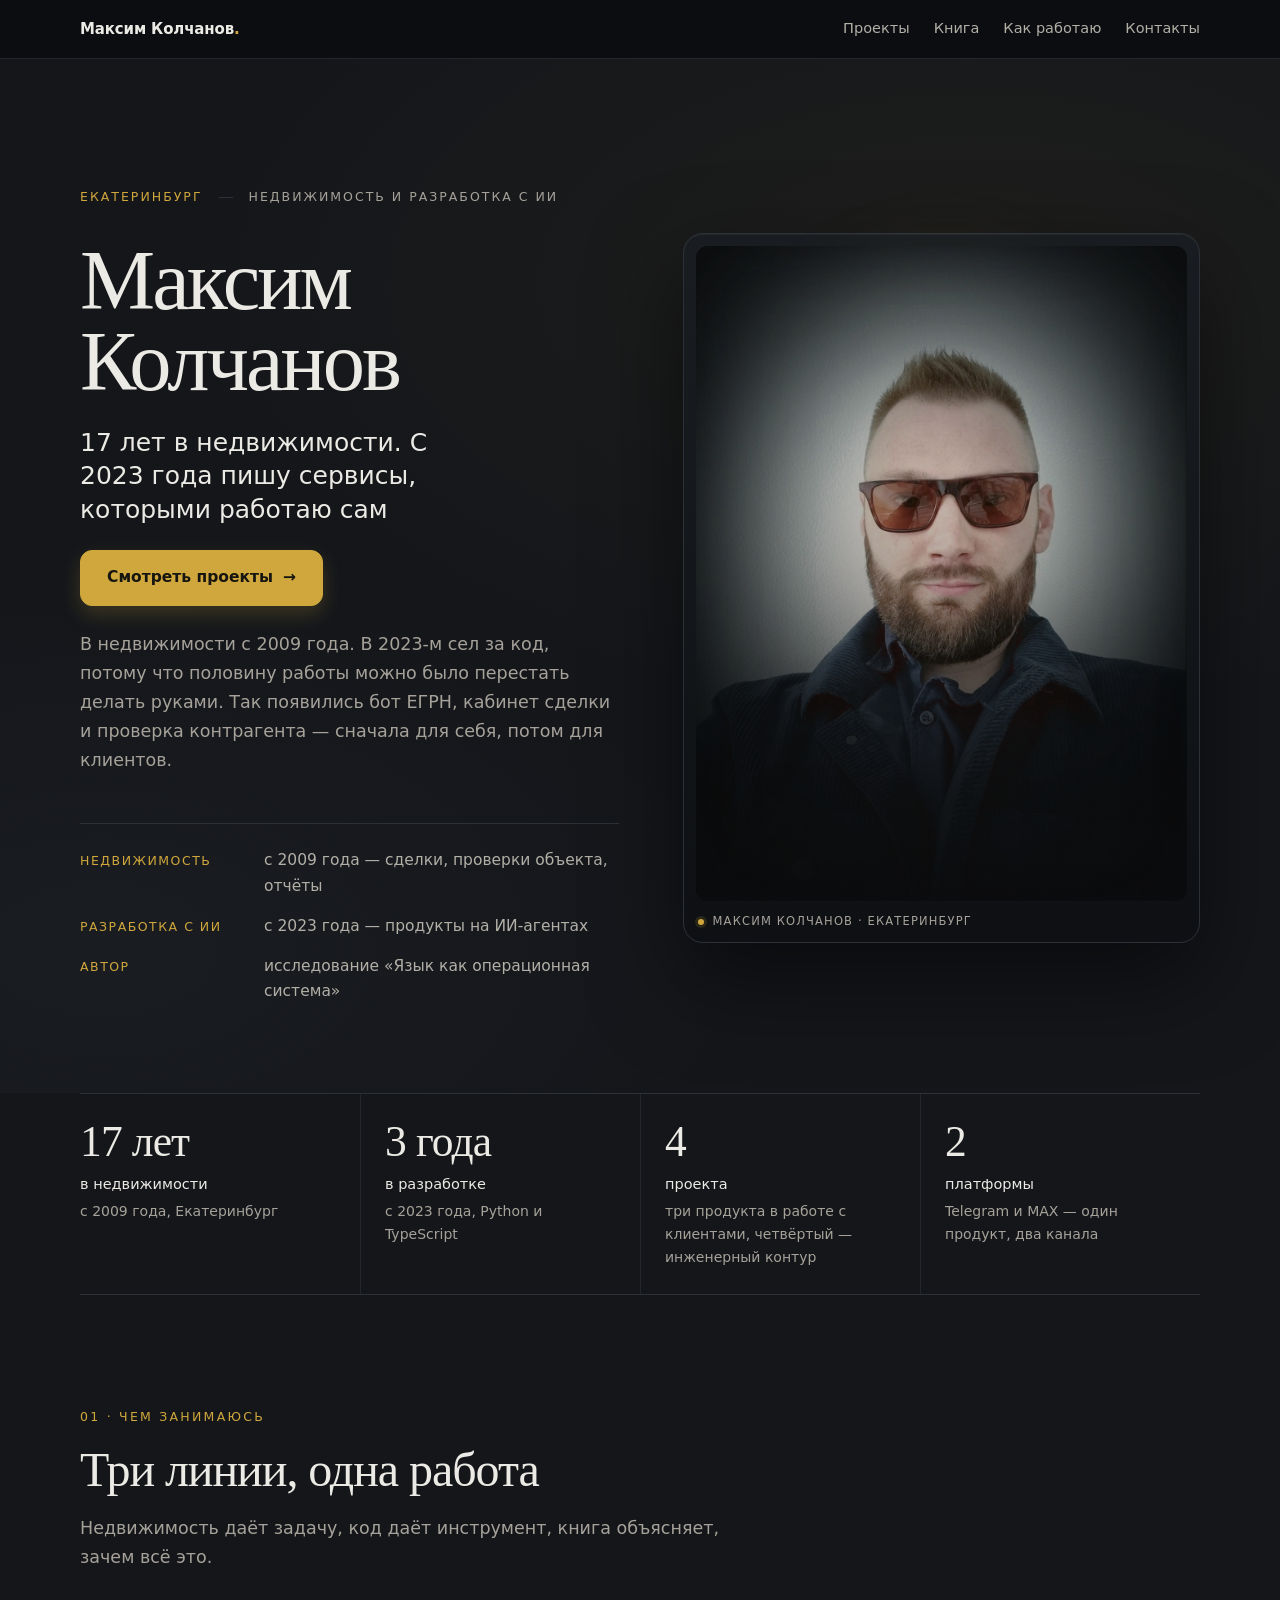
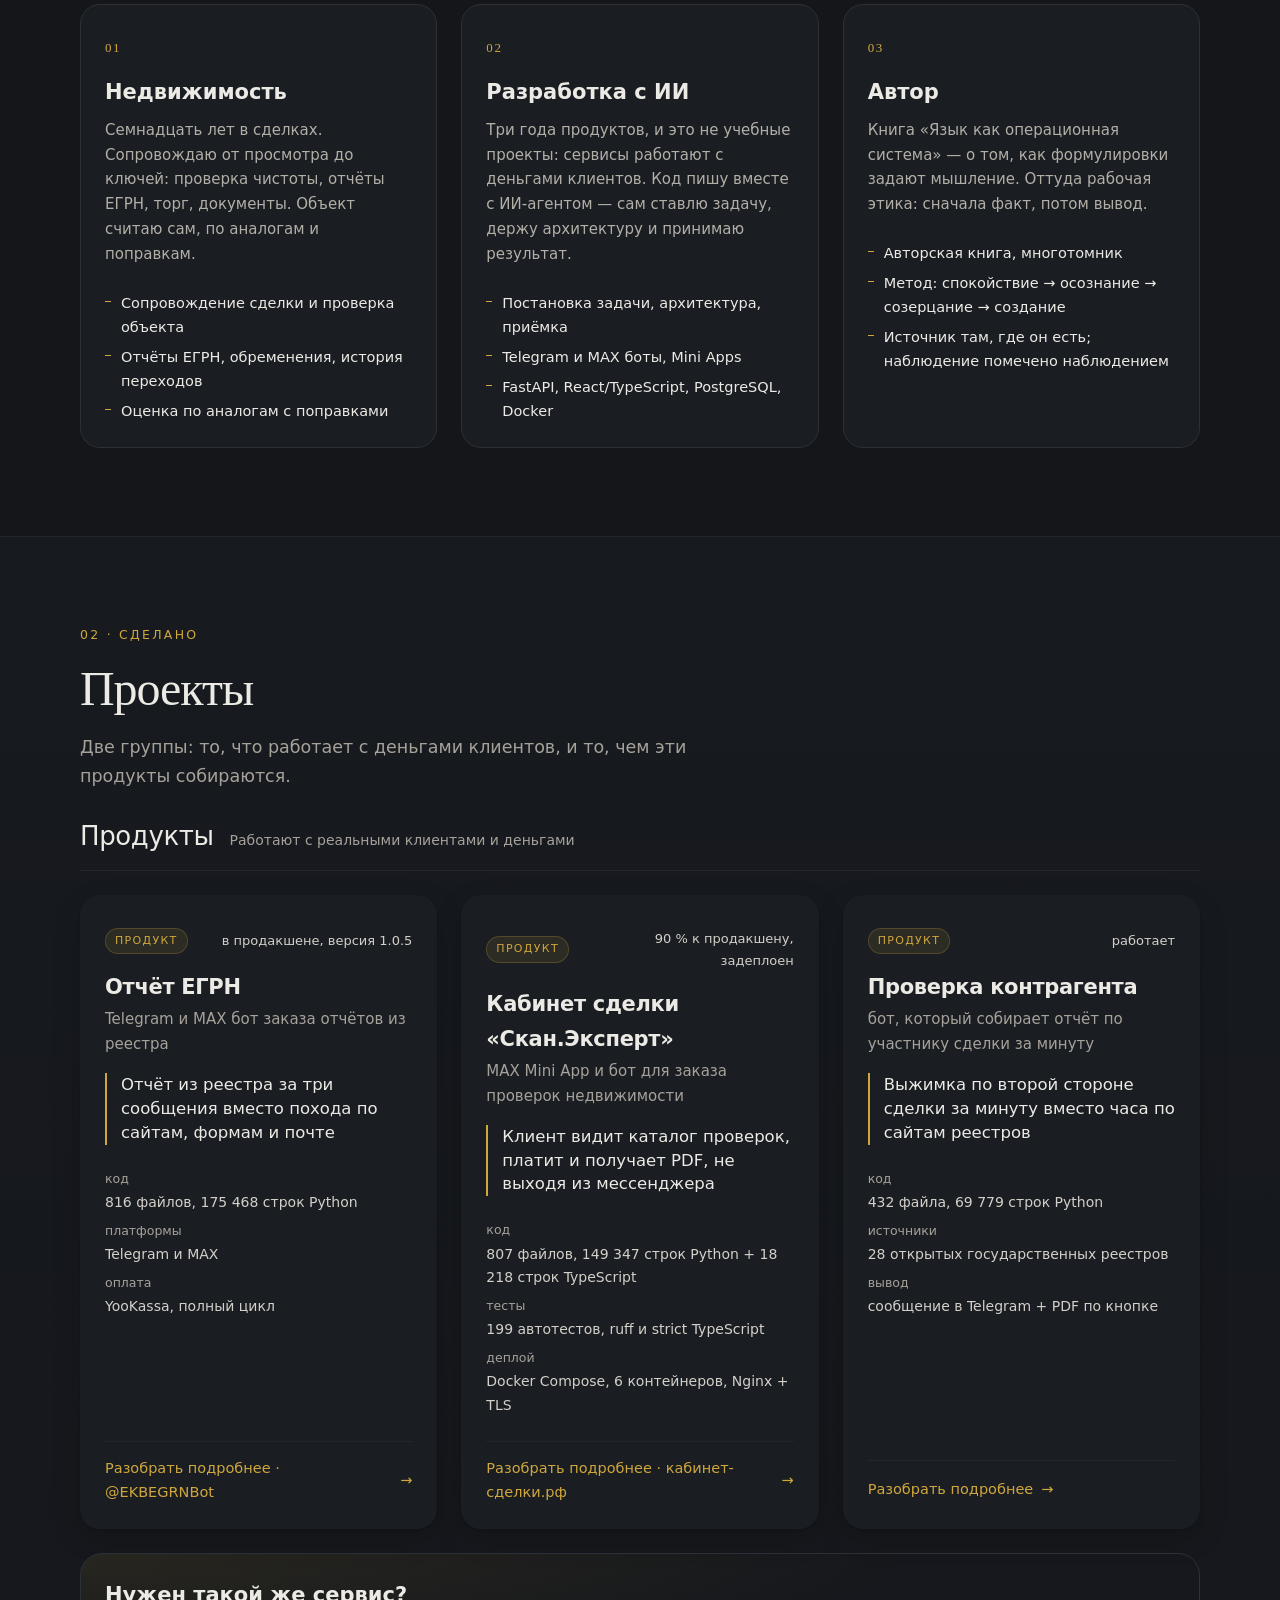
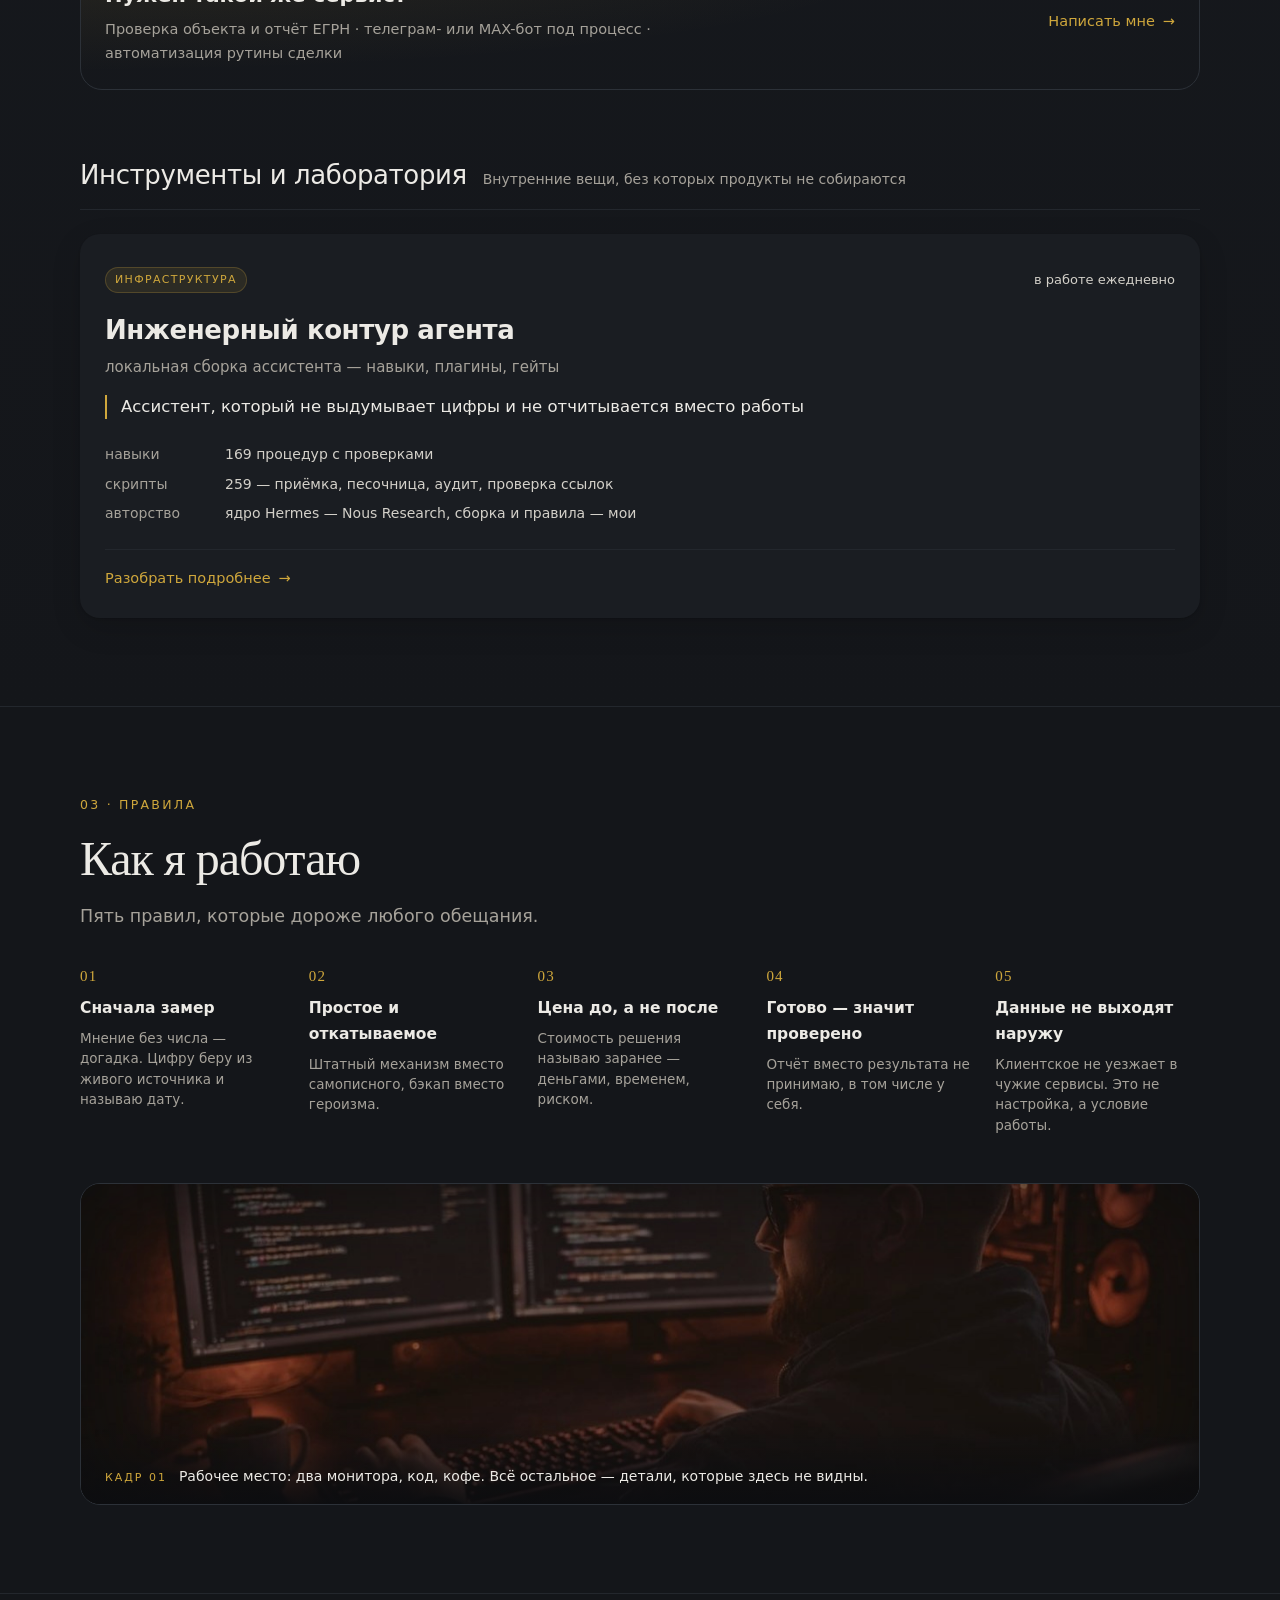
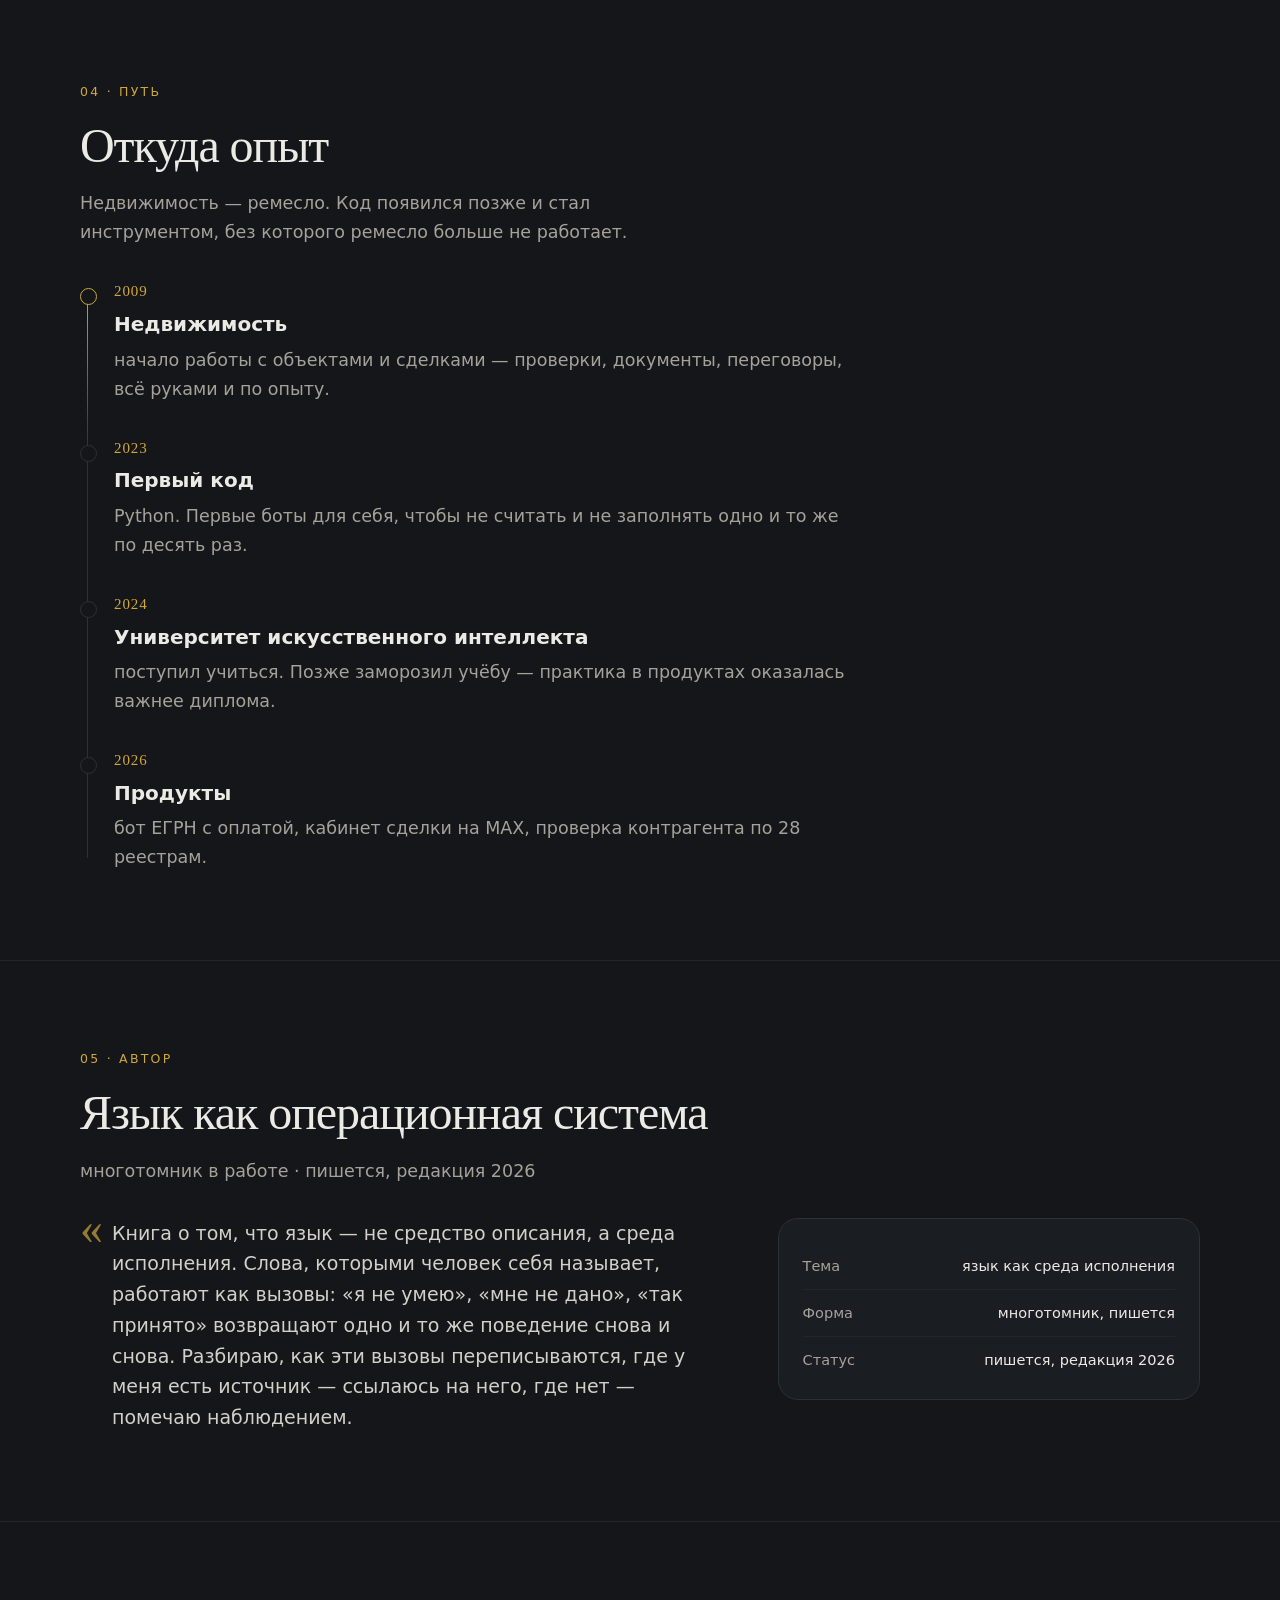
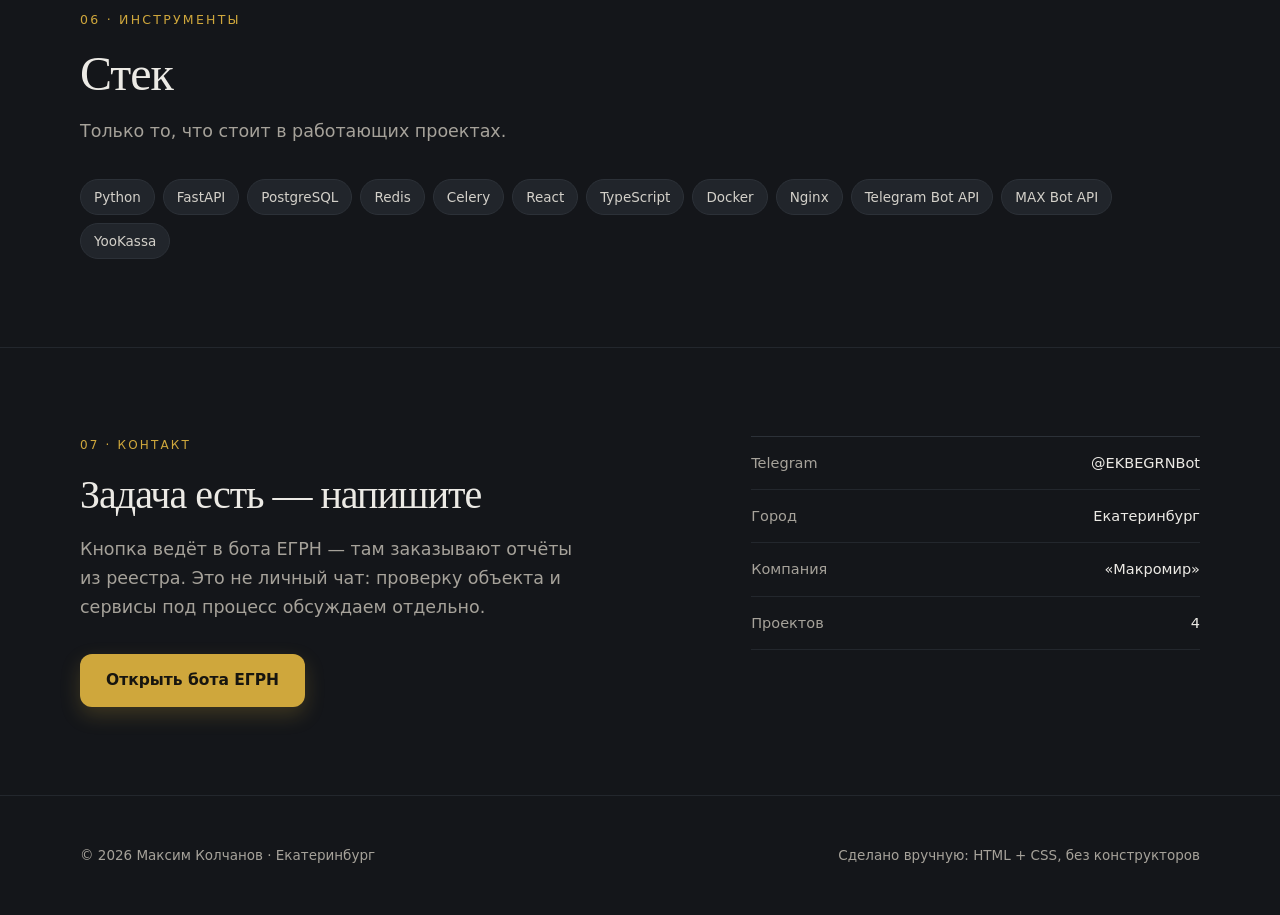
==== index.html @ 380c58a6 "Первый экран: кнопка проектов выше фото, чистый текст метода, фокус и якоря, честная подпись ссылки " ====
<!DOCTYPE html>
<html lang="ru">
<head>
<meta charset="utf-8">
<meta name="viewport" content="width=device-width, initial-scale=1">
<title>Максим Колчанов — недвижимость и сервисы</title>
<meta name="description" content="17 лет в недвижимости. С 2023 года пишу сервисы, которыми работаю сам">
<meta property="og:title" content="Максим Колчанов — недвижимость и сервисы">
<meta property="og:description" content="17 лет в недвижимости. С 2023 года пишу сервисы, которыми работаю сам">
<meta property="og:type" content="website">
<link rel="stylesheet" href="assets/style.css">
</head>
<body>
<a class="skip-link" href="#main-content">Перейти к содержимому</a>
<header class="topbar">
  <div class="wrap">
    <a class="brand" href="index.html">Максим Колчанов<span>.</span></a>
    <nav class="topnav" aria-label="Основная навигация">
      <a href="index.html#projects">Проекты</a>
      <a href="index.html#book">Книга</a>
      <a href="index.html#approach">Как работаю</a>
      <a href="index.html#contact">Контакты</a>
    </nav>
  </div>
</header>
<main id="main-content" tabindex="-1">
<section class="hero">
  <div class="wrap hero-grid">
    <div class="hero-head">
      <div class="eyebrow">
        <span class="city">Екатеринбург</span><span class="sep"></span>
        <span>недвижимость и разработка с ИИ</span>
      </div>
      <h1 class="name">Максим Колчанов</h1>
      <p class="tagline">17 лет в недвижимости. С 2023 года пишу сервисы, которыми работаю сам</p>
      <a class="hero-jump" href="#projects">Смотреть проекты <span>→</span></a>
    </div>
    <figure class="portrait">
      <div class="portrait-inner">
        <img src="assets/img/portrait.jpg" width="1200" height="1600"
             alt="Максим Колчанов — портрет">
      </div>
      <figcaption><span class="dot"></span>Максим Колчанов · Екатеринбург</figcaption>
    </figure>
    <div class="hero-body">
      <p class="intro">В недвижимости с 2009 года. В 2023-м сел за код, потому что половину работы можно было
перестать делать руками. Так появились бот ЕГРН, кабинет сделки и проверка контрагента —
сначала для себя, потом для клиентов.
</p>
      <div class="lines">
        <div class="line-item">
          <span class="label">Недвижимость</span>
          <span class="text">с 2009 года — сделки, проверки объекта, отчёты</span>
        </div>
        <div class="line-item">
          <span class="label">Разработка с ИИ</span>
          <span class="text">с 2023 года — продукты на ИИ-агентах</span>
        </div>
        <div class="line-item">
          <span class="label">Автор</span>
          <span class="text">исследование «Язык как операционная система»</span>
        </div>
      </div>
    </div>
  </div>
</section>

<section class="metrics">
  <div class="wrap">
    <div class="metrics-grid">
      <div class="metric">
        <div class="value">17 лет</div>
        <div class="label">в недвижимости</div>
        <div class="note">с 2009 года, Екатеринбург</div>
      </div>
      <div class="metric">
        <div class="value">3 года</div>
        <div class="label">в разработке</div>
        <div class="note">с 2023 года, Python и TypeScript</div>
      </div>
      <div class="metric">
        <div class="value">4</div>
        <div class="label">проекта</div>
        <div class="note">три продукта в работе с клиентами, четвёртый — инженерный контур</div>
      </div>
      <div class="metric">
        <div class="value">2</div>
        <div class="label">платформы</div>
        <div class="note">Telegram и MAX — один продукт, два канала</div>
      </div>
    </div>
  </div>
</section>

<section class="block" id="directions">
  <div class="wrap">
    <div class="section-head">
      <span class="mark">01 · чем занимаюсь</span>
      <h2>Три линии, одна работа</h2>
      <p>Недвижимость даёт задачу, код даёт инструмент, книга объясняет, зачем всё это.</p>
    </div>
    <div class="dirs">
      <article class="dir">
        <span class="num">01</span>
        <h3>Недвижимость</h3>
        <p>Семнадцать лет в сделках. Сопровождаю от просмотра до ключей: проверка чистоты,
отчёты ЕГРН, торг, документы. Объект считаю сам, по аналогам и поправкам.
</p>
        <ul><li>Сопровождение сделки и проверка объекта</li><li>Отчёты ЕГРН, обременения, история переходов</li><li>Оценка по аналогам с поправками</li></ul>
      </article>
      <article class="dir">
        <span class="num">02</span>
        <h3>Разработка с ИИ</h3>
        <p>Три года продуктов, и это не учебные проекты: сервисы работают с деньгами клиентов.
Код пишу вместе с ИИ-агентом — сам ставлю задачу, держу архитектуру и принимаю результат.
</p>
        <ul><li>Постановка задачи, архитектура, приёмка</li><li>Telegram и MAX боты, Mini Apps</li><li>FastAPI, React/TypeScript, PostgreSQL, Docker</li></ul>
      </article>
      <article class="dir">
        <span class="num">03</span>
        <h3>Автор</h3>
        <p>Книга «Язык как операционная система» — о том, как формулировки задают
мышление. Оттуда рабочая этика: сначала факт, потом вывод.
</p>
        <ul><li>Авторская книга, многотомник</li><li>Метод: спокойствие → осознание → созерцание → создание</li><li>Источник там, где он есть; наблюдение помечено наблюдением</li></ul>
      </article>
    </div>
  </div>
</section>

<section class="block" id="projects">
  <div class="wrap">
    <div class="section-head">
      <span class="mark">02 · сделано</span>
      <h2>Проекты</h2>
      <p>Две группы: то, что работает с деньгами клиентов, и то, чем эти продукты собираются.</p>
    </div>
        <div class="group-block" data-group="products">
        <div class="group-head">
      <h3>Продукты</h3>
      <span>Работают с реальными клиентами и деньгами</span>
    </div>
    <div class="projects">
      <a class="card" href="case-egrn.html">
        <div class="card-top">
          <span class="kicker">продукт</span>
          <span class="status">в продакшене, версия 1.0.5</span>
        </div>
        <h3>Отчёт ЕГРН</h3>
        <div class="sub">Telegram и MAX бот заказа отчётов из реестра</div>
        <p class="result">Отчёт из реестра за три сообщения вместо похода по сайтам, формам и почте</p>
        <div class="facts">
          <div class="fact"><span class="k">код</span><span class="v">816 файлов, 175 468 строк Python</span></div>
          <div class="fact"><span class="k">платформы</span><span class="v">Telegram и MAX</span></div>
          <div class="fact"><span class="k">оплата</span><span class="v">YooKassa, полный цикл</span></div>
        </div>
        <span class="more">Разобрать подробнее · @EKBEGRNBot</span>
      </a>
      <a class="card" href="case-skan-ekspert.html">
        <div class="card-top">
          <span class="kicker">продукт</span>
          <span class="status">90 % к продакшену, задеплоен</span>
        </div>
        <h3>Кабинет сделки «Скан.Эксперт»</h3>
        <div class="sub">MAX Mini App и бот для заказа проверок недвижимости</div>
        <p class="result">Клиент видит каталог проверок, платит и получает PDF, не выходя из мессенджера</p>
        <div class="facts">
          <div class="fact"><span class="k">код</span><span class="v">807 файлов, 149 347 строк Python + 18 218 строк TypeScript</span></div>
          <div class="fact"><span class="k">тесты</span><span class="v">199 автотестов, ruff и strict TypeScript</span></div>
          <div class="fact"><span class="k">деплой</span><span class="v">Docker Compose, 6 контейнеров, Nginx + TLS</span></div>
        </div>
        <span class="more">Разобрать подробнее · кабинет-сделки.рф</span>
      </a>
      <a class="card" href="case-kontragent.html">
        <div class="card-top">
          <span class="kicker">продукт</span>
          <span class="status">работает</span>
        </div>
        <h3>Проверка контрагента</h3>
        <div class="sub">бот, который собирает отчёт по участнику сделки за минуту</div>
        <p class="result">Выжимка по второй стороне сделки за минуту вместо часа по сайтам реестров</p>
        <div class="facts">
          <div class="fact"><span class="k">код</span><span class="v">432 файла, 69 779 строк Python</span></div>
          <div class="fact"><span class="k">источники</span><span class="v">28 открытых государственных реестров</span></div>
          <div class="fact"><span class="k">вывод</span><span class="v">сообщение в Telegram + PDF по кнопке</span></div>
        </div>
        <span class="more">Разобрать подробнее</span>
      </a>
    </div>
    <a class="invite" href="#contact">
      <div class="invite-text">
        <h3>Нужен такой же сервис?</h3>
        <p>Проверка объекта и отчёт ЕГРН · телеграм- или MAX-бот под процесс · автоматизация рутины сделки</p>
      </div>
      <span class="invite-cta">Написать мне <span>→</span></span>
    </a>
    </div>
        <div class="group-block" data-group="tools">
        <div class="group-head group-gap">
      <h3>Инструменты и лаборатория</h3>
      <span>Внутренние вещи, без которых продукты не собираются</span>
    </div>
    <div class="projects">
      <a class="card" href="case-kontur.html">
        <div class="card-top">
          <span class="kicker">инфраструктура</span>
          <span class="status">в работе ежедневно</span>
        </div>
        <h3>Инженерный контур агента</h3>
        <div class="sub">локальная сборка ассистента — навыки, плагины, гейты</div>
        <p class="result">Ассистент, который не выдумывает цифры и не отчитывается вместо работы</p>
        <div class="facts">
          <div class="fact"><span class="k">навыки</span><span class="v">169 процедур с проверками</span></div>
          <div class="fact"><span class="k">скрипты</span><span class="v">259 — приёмка, песочница, аудит, проверка ссылок</span></div>
          <div class="fact"><span class="k">авторство</span><span class="v">ядро Hermes — Nous Research, сборка и правила — мои</span></div>
        </div>
        <span class="more">Разобрать подробнее</span>
      </a>
    </div>
    </div>
  </div>
</section>

<section class="block" id="approach">
  <div class="wrap">
    <div class="section-head">
      <span class="mark">03 · правила</span>
      <h2>Как я работаю</h2>
      <p>Пять правил, которые дороже любого обещания.</p>
    </div>
    <div class="principles">
      <div class="principle">
        <span class="num">01</span>
        <h4>Сначала замер</h4>
        <p>Мнение без числа — догадка. Цифру беру из живого источника и называю дату.</p>
      </div>
      <div class="principle">
        <span class="num">02</span>
        <h4>Простое и откатываемое</h4>
        <p>Штатный механизм вместо самописного, бэкап вместо героизма.</p>
      </div>
      <div class="principle">
        <span class="num">03</span>
        <h4>Цена до, а не после</h4>
        <p>Стоимость решения называю заранее — деньгами, временем, риском.</p>
      </div>
      <div class="principle">
        <span class="num">04</span>
        <h4>Готово — значит проверено</h4>
        <p>Отчёт вместо результата не принимаю, в том числе у себя.</p>
      </div>
      <div class="principle">
        <span class="num">05</span>
        <h4>Данные не выходят наружу</h4>
        <p>Клиентское не уезжает в чужие сервисы. Это не настройка, а условие работы.</p>
      </div>
    </div>
    <figure class="workspace">
      <img src="assets/img/workspace.jpg" width="1280" height="720"
           alt="Рабочее место: два монитора с кодом">
      <figcaption><span class="fig">Кадр 01</span>Рабочее место: два монитора, код, кофе. Всё остальное — детали, которые здесь не видны.</figcaption>
    </figure>
  </div>
</section>

<section class="block" id="timeline">
  <div class="wrap">
    <div class="section-head">
      <span class="mark">04 · путь</span>
      <h2>Откуда опыт</h2>
      <p>Недвижимость — ремесло. Код появился позже и стал инструментом, без которого ремесло больше не работает.</p>
    </div>
    <div class="timeline">
      <div class="tl-row">
        <div class="tl-year">2009</div>
        <div class="tl-body">
          <h4>Недвижимость</h4>
          <p>начало работы с объектами и сделками — проверки, документы, переговоры, всё руками и по опыту.</p>
        </div>
      </div>
      <div class="tl-row">
        <div class="tl-year">2023</div>
        <div class="tl-body">
          <h4>Первый код</h4>
          <p>Python. Первые боты для себя, чтобы не считать и не заполнять одно и то же по десять раз.</p>
        </div>
      </div>
      <div class="tl-row">
        <div class="tl-year">2024</div>
        <div class="tl-body">
          <h4>Университет искусственного интеллекта</h4>
          <p>поступил учиться. Позже заморозил учёбу — практика в продуктах оказалась важнее диплома.</p>
        </div>
      </div>
      <div class="tl-row">
        <div class="tl-year">2026</div>
        <div class="tl-body">
          <h4>Продукты</h4>
          <p>бот ЕГРН с оплатой, кабинет сделки на MAX, проверка контрагента по 28 реестрам.</p>
        </div>
      </div>
    </div>
  </div>
</section>

<section class="block" id="book">
  <div class="wrap">
    <div class="section-head">
      <span class="mark">05 · автор</span>
      <h2>Язык как операционная система</h2>
      <p>многотомник в работе · пишется, редакция 2026</p>
    </div>
    <div class="book-grid">
      <p class="book-quote">Книга о том, что язык — не средство описания, а среда исполнения. Слова, которыми
человек себя называет, работают как вызовы: «я не умею», «мне не дано», «так принято»
возвращают одно и то же поведение снова и снова. Разбираю, как эти вызовы
переписываются, где у меня есть источник — ссылаюсь на него, где нет — помечаю наблюдением.
</p>
      <div class="book-facts">
        <div class="row"><span>Тема</span><span>язык как среда исполнения</span></div>
        <div class="row"><span>Форма</span><span>многотомник, пишется</span></div>
        <div class="row"><span>Статус</span><span>пишется, редакция 2026</span></div>
      </div>
    </div>
  </div>
</section>

<section class="block" id="stack">
  <div class="wrap">
    <div class="section-head">
      <span class="mark">06 · инструменты</span>
      <h2>Стек</h2>
      <p>Только то, что стоит в работающих проектах.</p>
    </div>
    <div class="chips">
<span class="chip">Python</span><span class="chip">FastAPI</span><span class="chip">PostgreSQL</span><span class="chip">Redis</span><span class="chip">Celery</span><span class="chip">React</span><span class="chip">TypeScript</span><span class="chip">Docker</span><span class="chip">Nginx</span><span class="chip">Telegram Bot API</span><span class="chip">MAX Bot API</span><span class="chip">YooKassa</span>    </div>
  </div>
</section>

<section class="block" id="contact">
  <div class="wrap contact-grid">
    <div>
      <span class="mark" style="display:block;font-size:12px;letter-spacing:.18em;text-transform:uppercase;color:var(--accent);margin-bottom:16px">07 · контакт</span>
      <h2 class="contact-lead">Задача есть — напишите</h2>
      <p class="contact-hint">Кнопка ведёт в бота ЕГРН — там заказывают отчёты из реестра. Это не личный чат: проверку объекта и сервисы под процесс обсуждаем отдельно.</p>
      <a class="btn" href="https://t.me/EKBEGRNBot">Открыть бота ЕГРН</a>
    </div>
    <div class="contact-list">
      <div class="row"><span>Telegram</span><span>@EKBEGRNBot</span></div>
      <div class="row"><span>Город</span><span>Екатеринбург</span></div>
      <div class="row"><span>Компания</span><span>«Макромир»</span></div>
      <div class="row"><span>Проектов</span><span>4</span></div>
    </div>
  </div>
</section>
</main>
<footer>
  <div class="wrap foot">
    <div>© 2026 Максим Колчанов · Екатеринбург</div>
    <div>Сделано вручную: HTML + CSS, без конструкторов</div>
  </div>
</footer>
</body>
</html>
---- assets/style.css ----
/* ------------------------------------------------------------------
   portfolio-maxim — оформление v2
   Гештальт-основа:
   · фигура/фон — на экране одна фигура (имя и портрет), остальное фон;
   · близость — расстояние кодирует отношение, а не линии;
   · сходство — одинаковые по смыслу элементы одинаковы во всей странице;
   · непрерывность — вертикальная ось таймлайна и общая левая граница текста;
   · общая область — рамка только там, где элемент самодостаточен;
   · прегнантность — минимум уровней серого, минимум линий, максимум воздуха.
   ------------------------------------------------------------------ */

:root {
  /* палитра: графит (не чёрный), один тёплый акцент под цвет портрета */
  color-scheme: dark;
  --bg: #14161a;
  --surface: #1a1d22;
  --surface-2: #21252b;
  --line: #2c3138;
  --line-soft: #23272d;
  --text: #eceae5;
  --text-2: #d3d0c9;
  --text-3: #b2afa7;
  --muted: #a6a29a;
  --accent: #cfa73c;
  --accent-soft: rgba(207, 167, 60, 0.14);

  /* модульная сетка 8px */
  --s1: 8px;  --s2: 16px; --s3: 24px; --s4: 32px;
  --s5: 48px; --s6: 64px;  --s7: 88px; --s8: 112px;

  /* типографическая шкала */
  --fs-cap: 12.5px; --fs-sm: 14px; --fs-base: 17.5px;
  --fs-lead: 20px; --fs-h4: 21px; --fs-h3: 26px;
  --fs-h2: clamp(32px, 4vw, 48px);
  --fs-h1: clamp(48px, 6.6vw, 92px);

  --radius: 20px;
  --radius-sm: 12px;
  --ease: cubic-bezier(0.22, 0.61, 0.36, 1);
  --max: 1120px;
}

* { box-sizing: border-box; margin: 0; padding: 0; }
html { scroll-behavior: smooth; scroll-padding-top: 74px; }
html, body { overflow-x: clip; }

body {
  background: var(--bg);
  color: var(--text);
  font-family: -apple-system, BlinkMacSystemFont, "SF Pro Text", "Segoe UI", system-ui, sans-serif;
  font-size: var(--fs-base);
  line-height: 1.66;
  -webkit-font-smoothing: antialiased;
}

img { max-width: 100%; display: block; }
a { color: inherit; text-decoration: none; }
.wrap { width: min(100% - 44px, var(--max)); margin-inline: auto; }

/* ── верхняя панель: тонкая, не спорит с фигурой ── */
.topbar {
  position: sticky; top: 0; z-index: 30;
  background: rgba(12, 13, 16, 0.88);
  backdrop-filter: blur(20px) saturate(180%);
  -webkit-backdrop-filter: blur(20px) saturate(180%);
  border-bottom: 1px solid var(--line-soft);
}
.topbar .wrap { display: flex; align-items: center; justify-content: space-between; height: 58px; gap: var(--s3); }
.brand { font-size: 15px; font-weight: 600; letter-spacing: -0.01em; }
.brand span { color: var(--accent); }
.topnav { display: flex; gap: var(--s3); font-size: 14.5px; color: var(--text-3); }
.topnav a { padding: 4px 0; border-bottom: 1px solid transparent; transition: color .16s, border-color .16s; }
.topnav a:hover { color: var(--text); border-color: var(--accent); }
.topnav a:focus-visible, .hero-jump:focus-visible, .btn:focus-visible { outline: 2px solid var(--accent); outline-offset: 3px; }
/* общий фолбэк фокуса: любая ссылка видна с клавиатуры, ничего не гасим */
a:focus-visible { outline: 2px solid var(--accent); outline-offset: 3px; }
.btn:focus-visible, .hero-jump:focus-visible { outline-color: var(--text); }
.skip-link {
  position: absolute; left: var(--s2); top: var(--s1); z-index: 60;
  transform: translateY(-220%);
  background: var(--accent); color: #17150f; font-weight: 600; font-size: 15px;
  padding: 10px 18px; border-radius: var(--radius-sm);
  transition: transform .16s var(--ease);
}
.skip-link:focus, .skip-link:focus-visible { transform: translateY(0); }
/* цель skip-link — контейнер, а не орган управления: рамку UA вокруг всего main не рисуем */
#main-content:focus, #main-content:focus-visible { outline: none; }

/* ── hero: единственная фигура первого экрана ── */
.hero {
  padding: var(--s8) 0 var(--s7);
  /* свет вокруг фигуры: тёплый ореол под тон лица и холодный под тон фона фото */
  background:
    radial-gradient(1150px 620px at 76% 22%, rgba(207, 167, 60, 0.055), transparent 70%),
    radial-gradient(900px 520px at 8% 86%, rgba(126, 137, 150, 0.055), transparent 72%);
}
/* сетка: лицо справа на всю высоту, на телефоне — сразу под именем */
.hero-grid {
  display: grid;
  grid-template-columns: 1.02fr 0.98fr;
  grid-template-areas: "head portrait" "body portrait";
  grid-template-rows: auto 1fr;
  column-gap: var(--s6); row-gap: var(--s3);
  align-items: start;
}
.hero-head { grid-area: head; min-width: 0; padding-top: var(--s2); }
.hero-body { grid-area: body; min-width: 0; }
.hero-grid .portrait { grid-area: portrait; align-self: center; }

.eyebrow {
  display: flex; flex-wrap: wrap; align-items: center; gap: var(--s1) var(--s2);
  font-size: var(--fs-cap); letter-spacing: 0.16em; text-transform: uppercase;
  color: var(--muted); margin-bottom: var(--s4);
}
.eyebrow .sep { width: 14px; height: 1px; background: var(--line); }
.eyebrow .city { color: var(--accent); }

h1.name {
  font-family: Georgia, "Times New Roman", serif;
  font-size: var(--fs-h1);
  line-height: 0.96;
  letter-spacing: -0.035em;
  font-weight: 400;
  margin-bottom: var(--s3);
}
.tagline {
  font-size: clamp(19px, 2.2vw, 25px);
  font-weight: 500;
  line-height: 1.34;
  max-width: 23ch;
  margin-bottom: var(--s3);
}
.intro { max-width: 58ch; color: var(--muted); font-size: var(--fs-base); }

/* три линии — одна строка с разделителями, а не колонки */
.lines {
  margin-top: var(--s5);
  display: grid; gap: 14px;
  padding-top: var(--s3); border-top: 1px solid var(--line);
}
.line-item { display: grid; grid-template-columns: 168px 1fr; gap: var(--s2); align-items: baseline; }
.line-item .label {
  font-size: 12.5px; letter-spacing: 0.12em; text-transform: uppercase; color: var(--accent);
  white-space: nowrap;
}
.line-item .text { font-size: 15.5px; color: var(--text-3); }

/* портрет: паспарту в тон фона снимка (#0c0d0f), подпись внутри рамки */
.portrait {
  margin: 0; position: relative;
  padding: 12px 12px 10px;
  background: linear-gradient(180deg, #191d21 0%, #0e1013 100%);
  border: 1px solid var(--line);
  border-radius: 20px;
  box-shadow: 0 36px 90px rgba(0, 0, 0, 0.5), inset 0 1px 0 rgba(255, 255, 255, 0.05);
}
.portrait::before {
  content: ""; position: absolute; inset: -10% 0 auto 0; height: 58%;
  background: radial-gradient(closest-side, rgba(207, 167, 60, 0.15), transparent 72%);
  filter: blur(30px); pointer-events: none;
}
.portrait-inner { position: relative; border-radius: 12px; overflow: hidden; }
.portrait-inner img { width: 100%; height: auto; }
/* виньетка: край снимка темнее своего фона — шва к паспарту не видно */
.portrait-inner::before {
  content: ""; position: absolute; inset: 0; pointer-events: none; z-index: 1;
  box-shadow: inset 0 0 56px rgba(8, 9, 11, 0.55), inset 0 0 120px rgba(8, 9, 11, 0.22);
}
.portrait-inner::after {
  content: ""; position: absolute; inset: 0; pointer-events: none; z-index: 2;
  background: linear-gradient(180deg, rgba(12, 13, 15, 0) 62%, rgba(12, 13, 15, 0.55) 100%);
}
.portrait figcaption {
  display: flex; align-items: center; gap: 9px;
  margin: 11px 2px 1px;
  font-size: 11.5px; letter-spacing: 0.1em; text-transform: uppercase; color: var(--muted);
}
.portrait figcaption .dot {
  width: 6px; height: 6px; border-radius: 50%; background: var(--accent);
  box-shadow: 0 0 0 3px rgba(207, 167, 60, 0.14);
}

/* ── показатели: одна строка, разделители вместо рамок ── */
.metrics { padding: 0 0 var(--s3); }
.metrics-grid {
  display: grid; grid-template-columns: repeat(4, 1fr);
  border-top: 1px solid var(--line); border-bottom: 1px solid var(--line);
}
.metric { padding: var(--s3) var(--s3) var(--s3) 0; }
.metric + .metric { padding-left: var(--s3); border-left: 1px solid var(--line-soft); }
.metric .value {
  font-family: Georgia, serif; font-size: clamp(30px, 3.4vw, 44px);
  letter-spacing: -0.02em; line-height: 1.1;
}
.metric .label { font-size: 14.5px; margin-top: 6px; }
.metric .note { font-size: var(--fs-sm); color: var(--muted); margin-top: 4px; }

/* ── секции: воздух вместо линий, метка как якорь ── */
section.block { padding: var(--s7) 0; }
section.block + section.block { border-top: 1px solid var(--line-soft); }
#projects { background: linear-gradient(180deg, #171a1f 0%, #14161a 100%); }

.section-head { margin-bottom: var(--s4); max-width: 74ch; }
#projects .section-head { margin-bottom: var(--s3); }
.section-head .mark {
  display: block; font-size: var(--fs-cap); letter-spacing: 0.18em;
  text-transform: uppercase; color: var(--accent); margin-bottom: var(--s2);
}
h2 {
  font-family: Georgia, serif; font-weight: 400;
  font-size: var(--fs-h2); letter-spacing: -0.022em; line-height: 1.14;
}
.section-head p { color: var(--muted); font-size: var(--fs-base); margin-top: var(--s2); max-width: 58ch; }

/* ── таймлайн: вертикальная ось связывает годы ── */
.timeline { position: relative; padding-left: 34px; }
.timeline::before {
  content: ""; position: absolute; left: 7px; top: 10px; bottom: 14px; width: 1px;
  background: linear-gradient(180deg, var(--accent) 0%, var(--line) 28%, var(--line) 100%);
}
.tl-row { position: relative; padding: 0 0 var(--s4); }
.tl-row:last-child { padding-bottom: 0; }
.tl-row::before {
  content: ""; position: absolute; left: -34px; top: 9px;
  width: 15px; height: 15px; border-radius: 50%;
  background: var(--bg); border: 1px solid var(--line);
}
.tl-row:first-child::before { border-color: var(--accent); }
.tl-year {
  font-family: Georgia, serif; font-size: 15px; letter-spacing: 0.06em;
  color: var(--accent); margin-bottom: 4px;
}
.tl-body h4 { font-size: var(--fs-lead); font-weight: 600; margin-bottom: 4px; }
.tl-body p { color: var(--muted); font-size: var(--fs-base); max-width: 66ch; }

/* ── направления: карточки с номером ── */
.dirs { display: grid; grid-template-columns: repeat(3, 1fr); gap: var(--s3); }
.dir {
  background: var(--surface); border: 1px solid var(--line);
  border-radius: var(--radius); padding: var(--s4) var(--s3) var(--s3);
  transition: border-color .18s ease;
}
.dir:hover { border-color: #33373f; }
.dir .num {
  font-family: Georgia, serif; font-size: 13px; letter-spacing: 0.12em;
  color: var(--accent); display: block; margin-bottom: var(--s2);
}
.dir h3 { font-size: var(--fs-h4); font-weight: 600; margin-bottom: var(--s1); }
.dir p { color: var(--text-3); font-size: 15px; }
.dir ul { list-style: none; margin-top: var(--s3); display: grid; gap: 6px; }
.dir li { font-size: 14.5px; padding-left: 16px; position: relative; }
.dir li::before { content: ""; position: absolute; left: 0; top: 10px; width: 6px; height: 1px; background: var(--accent); }

/* ── группы проектов ── */
.group-block + .group-block { margin-top: var(--s6); }
.group-head { display: flex; align-items: baseline; gap: var(--s2); margin-bottom: var(--s3); padding-bottom: 12px; border-bottom: 1px solid var(--line-soft); }
.group-head h3 { font-size: var(--fs-h3); font-weight: 500; letter-spacing: -0.015em; }
.group-head span { font-size: var(--fs-sm); color: var(--muted); }
.group-gap { margin-top: var(--s6); }

.projects { display: grid; grid-template-columns: repeat(2, 1fr); gap: var(--s3); }
#projects .group-block[data-group="products"] .projects { grid-template-columns: repeat(3, 1fr); }
#projects .group-block[data-group="tools"] .projects { grid-template-columns: 1fr; }
#projects .group-block[data-group="products"] .card h3 { font-size: 21px; }
#projects .group-block[data-group="products"] .fact { grid-template-columns: 1fr; gap: 2px; }
#projects .group-block[data-group="products"] .fact .k { font-size: 12.5px; }
.card {
  background: var(--surface); border: 1px solid transparent; border-radius: var(--radius);
  padding: var(--s4) var(--s3) var(--s3);
  display: flex; flex-direction: column;
  box-shadow: 0 1px 2px rgba(0, 0, 0, 0.16), 0 10px 30px rgba(0, 0, 0, 0.14);
  transition: border-color .2s var(--ease), transform .2s var(--ease), background .2s var(--ease), box-shadow .2s var(--ease);
}
.card:hover { transform: translateY(-3px); background: #1e2229; box-shadow: 0 2px 4px rgba(0, 0, 0, 0.2), 0 18px 44px rgba(0, 0, 0, 0.34); }
.card-top { display: flex; align-items: center; justify-content: space-between; gap: var(--s2); margin-bottom: var(--s2); }
.kicker {
  font-size: 11px; letter-spacing: 0.12em; text-transform: uppercase; color: var(--accent);
  background: rgba(207, 167, 60, 0.1); border: 1px solid rgba(207, 167, 60, 0.24);
  padding: 3px 9px; border-radius: 999px; white-space: nowrap;
}
.status { font-size: 13px; color: var(--text-2); text-align: right; font-weight: 500; }
.card h3 { font-size: var(--fs-h3); letter-spacing: -0.015em; margin-bottom: 4px; }
.card .sub { color: var(--muted); font-size: 15px; margin-bottom: var(--s2); }
/* результат — фигура карточки: крупнее и с акцентной чертой */
.card .result {
  font-size: 16.5px; line-height: 1.45; color: var(--text);
  border-left: 2px solid var(--accent); padding-left: 14px;
  margin-bottom: var(--s3);
}
.card .summary { color: var(--muted); font-size: 15px; margin-bottom: var(--s3); }
.facts { display: grid; gap: 6px; margin-bottom: var(--s3); }
.fact { display: grid; grid-template-columns: 104px 1fr; gap: var(--s2); font-size: 14px; }
.fact .k { color: var(--muted); }
.fact .v { color: var(--text-2); }
.card .more {
  margin-top: auto; padding-top: 14px; border-top: 1px solid var(--line-soft);
  font-size: 14.5px; color: var(--accent);
  display: inline-flex; align-items: center; gap: var(--s1);
}
.cta-list { list-style: none; display: grid; gap: 7px; margin: var(--s2) 0 var(--s3); }
.cta-list li { font-size: 14.5px; color: var(--text-3); padding-left: 16px; position: relative; }
.cta-list li::before { content: ""; position: absolute; left: 0; top: 10px; width: 6px; height: 1px; background: var(--accent); }
/* мягкий переход к проектам из первого экрана */
.hero-jump {
  display: inline-flex; align-items: center; gap: 10px; margin-top: 0;
  font-size: 15.5px; font-weight: 600; color: #17150f;
  background: var(--accent); border: 1px solid var(--accent); border-radius: var(--radius-sm);
  padding: 14px 26px; box-shadow: 0 8px 20px rgba(207, 167, 60, 0.22);
  transition: filter .18s var(--ease), transform .18s var(--ease), box-shadow .18s var(--ease);
}
.hero-jump span { color: #17150f; transition: transform .16s; }
.hero-jump:hover { filter: brightness(1.07); transform: translateY(-1px); box-shadow: 0 12px 26px rgba(207, 167, 60, 0.3); }
.hero-jump:hover span { transform: translateX(3px); }
.card .more::after { content: "→"; transition: transform .18s ease; }
.card:hover .more::after { transform: translateX(4px); }

/* приглашение: отдельная полоса, не притворяется карточкой */
.invite {
  display: flex; align-items: center; justify-content: space-between; gap: var(--s3);
  margin-top: var(--s3); padding: var(--s3);
  border: 1px solid var(--line); border-radius: 22px;
  background: radial-gradient(120% 140% at 0% 0%, rgba(207, 167, 60, 0.10), transparent 62%);
  transition: border-color .18s ease, background .18s ease;
}
.invite:hover { border-color: var(--accent); }
.invite h3 { font-size: var(--fs-h4); font-weight: 600; margin-bottom: 4px; }
.invite p { font-size: 14.5px; color: var(--muted); max-width: 62ch; }
.invite-cta { color: var(--accent); font-size: 14.5px; white-space: nowrap; display: inline-flex; gap: 8px; align-items: center; }
.invite:hover .invite-cta span { transform: translateX(4px); }
.invite-cta span { transition: transform .18s ease; }

/* близость внутри карточки: заголовок+подзаголовок — одна группа, результат — отдельная фигура */
.card h3 { margin-bottom: 2px; }
.card .sub { margin-bottom: var(--s2); }

/* ── книга: плашка с крупной цитатой ── */
.book-grid { display: grid; grid-template-columns: 1.2fr 0.8fr; gap: var(--s6); align-items: start; }
.book-title {
  font-family: Georgia, serif; font-weight: 400; font-size: clamp(24px, 2.4vw, 30px);
  letter-spacing: -0.02em; margin-bottom: var(--s3);
}
.book-quote { position: relative; color: var(--text-2); font-size: 19px; line-height: 1.62; padding-left: var(--s4); margin: 0; }
.book-quote::before {
  content: "«"; position: absolute; left: 0; top: -12px;
  font-family: Georgia, serif; font-size: 46px; line-height: 1; color: var(--accent); opacity: 0.7;
}
.book-facts { background: var(--surface); border: 1px solid var(--line); border-radius: var(--radius); padding: var(--s3) var(--s3) var(--s2); }
.book-facts .row { display: flex; justify-content: space-between; gap: var(--s2); padding: 11px 0; font-size: 14.5px; }
.book-facts .row + .row { border-top: 1px solid var(--line-soft); }
.book-facts .row span:first-child { color: var(--muted); }
.book-facts .row span:last-child { text-align: right; }

/* ── рабочее место: баннер-кадр ── */
.workspace { margin: var(--s5) 0 0; position: relative; overflow: hidden; border: 1px solid var(--line); border-radius: var(--radius); }
.workspace img { width: 100%; height: clamp(190px, 26vw, 320px); object-fit: cover; }
.workspace::after { content: ""; position: absolute; inset: 0; pointer-events: none; box-shadow: inset 0 0 100px rgba(12, 13, 16, 0.7); }
.workspace figcaption {
  position: absolute; left: 0; right: 0; bottom: 0; z-index: 2;
  display: flex; align-items: baseline; gap: 12px;
  padding: 44px var(--s3) var(--s2); font-size: 14px;
  background: linear-gradient(180deg, transparent, rgba(12, 13, 16, 0.92));
}
.workspace figcaption .fig { font-size: 11px; letter-spacing: 0.18em; text-transform: uppercase; color: var(--accent); white-space: nowrap; }

/* ── принципы: тихая полоса, 5 равных колонок ── */
.principles { display: grid; grid-template-columns: repeat(5, 1fr); gap: var(--s3); }
.principle { padding-top: 0; }
.principle .num { font-family: Georgia, serif; font-size: 15px; letter-spacing: 0.08em; color: var(--accent); display: block; margin-bottom: 8px; }
.principle h4 { font-size: 15.5px; font-weight: 600; margin-bottom: 6px; }
.principle p { font-size: 13.5px; color: var(--muted); line-height: 1.5; }

/* ── стек ── */
.chips { display: flex; flex-wrap: wrap; gap: var(--s1); }
.chip {
  font-size: 13.5px; color: var(--text-2); border: 1px solid var(--line);
  background: var(--surface-2); padding: 6px 13px; border-radius: 999px;
}

/* ── контакты: один главный элемент ── */
.contact-grid { display: grid; grid-template-columns: 1.15fr 0.85fr; gap: var(--s6); align-items: start; }
.contact-lead {
  font-family: Georgia, serif; font-weight: 400; font-size: clamp(26px, 3.4vw, 40px);
  letter-spacing: -0.025em; line-height: 1.16; margin-bottom: var(--s2);
}
.contact-hint { color: var(--muted); font-size: var(--fs-base); max-width: 46ch; }
.btn {
  display: inline-flex; align-items: center; gap: 10px;
  margin-top: var(--s4); padding: 14px 26px;
  background: var(--accent); color: #17150f; font-weight: 600; font-size: 15.5px;
  border-radius: var(--radius-sm); box-shadow: 0 8px 20px rgba(207, 167, 60, 0.22);
  transition: filter .18s var(--ease), transform .18s var(--ease), box-shadow .18s var(--ease);
}
.btn:hover { filter: brightness(1.07); transform: translateY(-1px); box-shadow: 0 12px 26px rgba(207, 167, 60, 0.3); }
.btn:active { transform: scale(0.985); }
.contact-list { display: grid; gap: 0; border-top: 1px solid var(--line); }
.contact-list .row { display: flex; justify-content: space-between; gap: var(--s2); padding: 14px 0; font-size: 14.5px; border-bottom: 1px solid var(--line-soft); }
.contact-list .row span:first-child { color: var(--muted); }

/* ── карточка кейса ── */
.case-head { padding: var(--s7) 0 var(--s5); }
.back { color: var(--muted); font-size: 14px; }
.back:hover { color: var(--text); }
.case-head h1 {
  font-family: Georgia, serif; font-weight: 400;
  font-size: clamp(32px, 4.6vw, 54px); line-height: 1.06; letter-spacing: -0.028em;
  margin: var(--s3) 0 var(--s2);
}
.case-head .sub { color: var(--muted); font-size: var(--fs-lead); max-width: 46ch; }
.case-body { padding: var(--s5) 0 var(--s7); display: grid; grid-template-columns: 1fr 320px; gap: var(--s6); align-items: start; }
.case-text p { font-size: 17px; margin-bottom: var(--s3); max-width: 62ch; color: var(--text-2); }
.case-text p:first-of-type { font-size: 19.5px; color: var(--text); }
.case-side { position: sticky; top: 82px; display: grid; gap: var(--s4); background: var(--surface); border: 1px solid var(--line); border-radius: var(--radius); padding: var(--s3); }
.side-block h5 { font-size: 11px; letter-spacing: 0.16em; text-transform: uppercase; color: var(--muted); margin-bottom: 12px; }
.side-block .row { display: grid; grid-template-columns: 92px 1fr; gap: 10px; font-size: 13.5px; margin-bottom: 9px; }
.side-block .row .k { color: var(--muted); }
.side-block + .side-block { border-top: 1px solid var(--line-soft); padding-top: var(--s3); }

/* ── подвал ── */
footer { padding: var(--s5) 0; border-top: 1px solid var(--line-soft); }
.foot { display: flex; justify-content: space-between; gap: var(--s2); color: var(--muted); font-size: 13.5px; flex-wrap: wrap; }

/* ── адаптив ── */
@media (max-width: 1000px) {
  .hero { padding: var(--s7) 0 var(--s6); }
  section.block { padding: var(--s7) 0; }
  .hero-grid {
    grid-template-columns: 1fr;
    grid-template-areas: "head" "portrait" "body";
    grid-template-rows: auto auto auto;
    row-gap: var(--s3);
  }
  .portrait { max-width: 100%; margin-top: 0; }
  .metrics-grid { grid-template-columns: repeat(2, 1fr); }
  .metric:nth-child(3) { padding-left: 0; border-left: none; }
  .metric:nth-child(n+3) { border-top: 1px solid var(--line-soft); }
  .dirs { grid-template-columns: 1fr 1fr; }
  .principles { grid-template-columns: 1fr 1fr; }
  .projects, #projects .group-block[data-group="products"] .projects { grid-template-columns: 1fr 1fr; }
  .book-grid, .contact-grid, .case-body { grid-template-columns: 1fr; gap: var(--s4); }
  .case-side { position: static; }
  /* на телефоне меню не исчезает: остаются две ключевые ссылки */
  .topnav { display: flex; gap: 14px; font-size: 14px; }
  .topnav a:nth-child(2), .topnav a:nth-child(3) { display: none; }
  .topnav a { min-height: 40px; }
}
@media (max-width: 560px) {
  :root { --s7: 56px; --s8: 64px; }
  body { font-size: 16.5px; line-height: 1.6; }
  h1.name { font-size: clamp(38px, 11vw, 52px); }
  .tagline { font-size: 20px; }
  .eyebrow { font-size: 11.5px; letter-spacing: 0.1em; }
  .wrap { width: calc(100% - 36px); }
  /* фото компактнее: было почти 500 px в высоту */
  .portrait { max-width: 100%; }
  .portrait-inner img { aspect-ratio: 4 / 5; object-fit: cover; object-position: center 22%; height: 340px; }
  .portrait figcaption { font-size: 11.5px; }
  /* метрики в две колонки вместо четырёх строк */
  .metrics-grid { grid-template-columns: 1fr 1fr; }
  .metric { padding: 16px 0; }
  .metric + .metric { padding-left: 0; border-left: none; }
  .metric:nth-child(even) { padding-left: 16px; border-left: 1px solid var(--line-soft); }
  .metric:nth-child(n+3) { border-top: 1px solid var(--line-soft); }
  .metric .value { font-size: 30px; }
  .metric .note, .principle p { font-size: 14px; }
  .dirs, .principles, .projects, #projects .group-block[data-group="products"] .projects { grid-template-columns: 1fr; }
  .lines { gap: 12px; }
  .line-item { grid-template-columns: 1fr; gap: 3px; }
  .fact { font-size: 14px; grid-template-columns: 96px 1fr; }
  .hero-jump { width: 100%; justify-content: center; }
  .invite { flex-direction: column; align-items: flex-start; gap: var(--s2); }
  .workspace img { height: 200px; }
  .section-head { margin-bottom: var(--s3); }
  .tl-row::before { top: 7px; }
}

/* ──────────────────────────────────────────────────────────────
   Тема одна: графит. Автопереключения на светлую по системной
   настройке нет — фото портрета снято на тёмном фоне, и на белой
   подложке оно читается чёрным прямоугольником, а не частью страницы.
   ────────────────────────────────────────────────────────────── */

/* ══════════════════════════════════════════════════════════════
   Автоадаптация: устройство ввода, движение, ориентация, размер
   ══════════════════════════════════════════════════════════════ */

/* на телефоне и планшете hover не существует — эффекты не нужны */
@media (hover: none) {
  .card:hover { transform: none; background: var(--surface); border-color: var(--line); }
  .dir:hover { border-color: var(--line); }
  .btn:hover { transform: none; filter: none; }
  .hero-jump:hover span { transform: none; }
  .topnav a:hover { border-color: transparent; color: var(--muted); }
}

/* системная настройка «уменьшить движение» */
@media (prefers-reduced-motion: reduce) {
  html { scroll-behavior: auto; }
  *, *::before, *::after { transition: none !important; animation: none !important; }
}

/* телефон боком: первый экран не должен съедать всю высоту */
@media (orientation: landscape) and (max-height: 540px) {
  .hero { padding: var(--s4) 0 var(--s3); }
  .hero-grid { grid-template-columns: 1fr auto; grid-template-areas: "head portrait" "body portrait"; }
  .portrait { width: 40vw; max-width: 320px; }
  .tagline { font-size: 19px; }
}

/* ПК-раскладки: ширина сетки растёт ступенями, чтобы на каждом мониторе строка была удобной */
@media (min-width: 1600px) { :root { --max: 1200px; } }
@media (min-width: 1900px) { :root { --max: 1360px; } }
@media (min-width: 2200px) { :root { --max: 1520px; } }
@media (min-width: 2600px) { :root { --max: 1680px; } }
/* на 1024–1200 три узкие карточки в ряд тесны — две колонки */
@media (max-width: 1180px) and (min-width: 721px) {
  #projects .group-block[data-group="products"] .projects { grid-template-columns: 1fr 1fr; }
}

/* тач-цели: минимум 44 px по высоте — палец не должен промахиваться */
.topnav a { min-height: 44px; display: inline-flex; align-items: center; }
.card .more, .hero-jump { min-height: 44px; }
.btn { min-height: 48px; }

/* вырез экрана на телефоне */
.wrap {
  padding-left: env(safe-area-inset-left);
  padding-right: env(safe-area-inset-right);
}
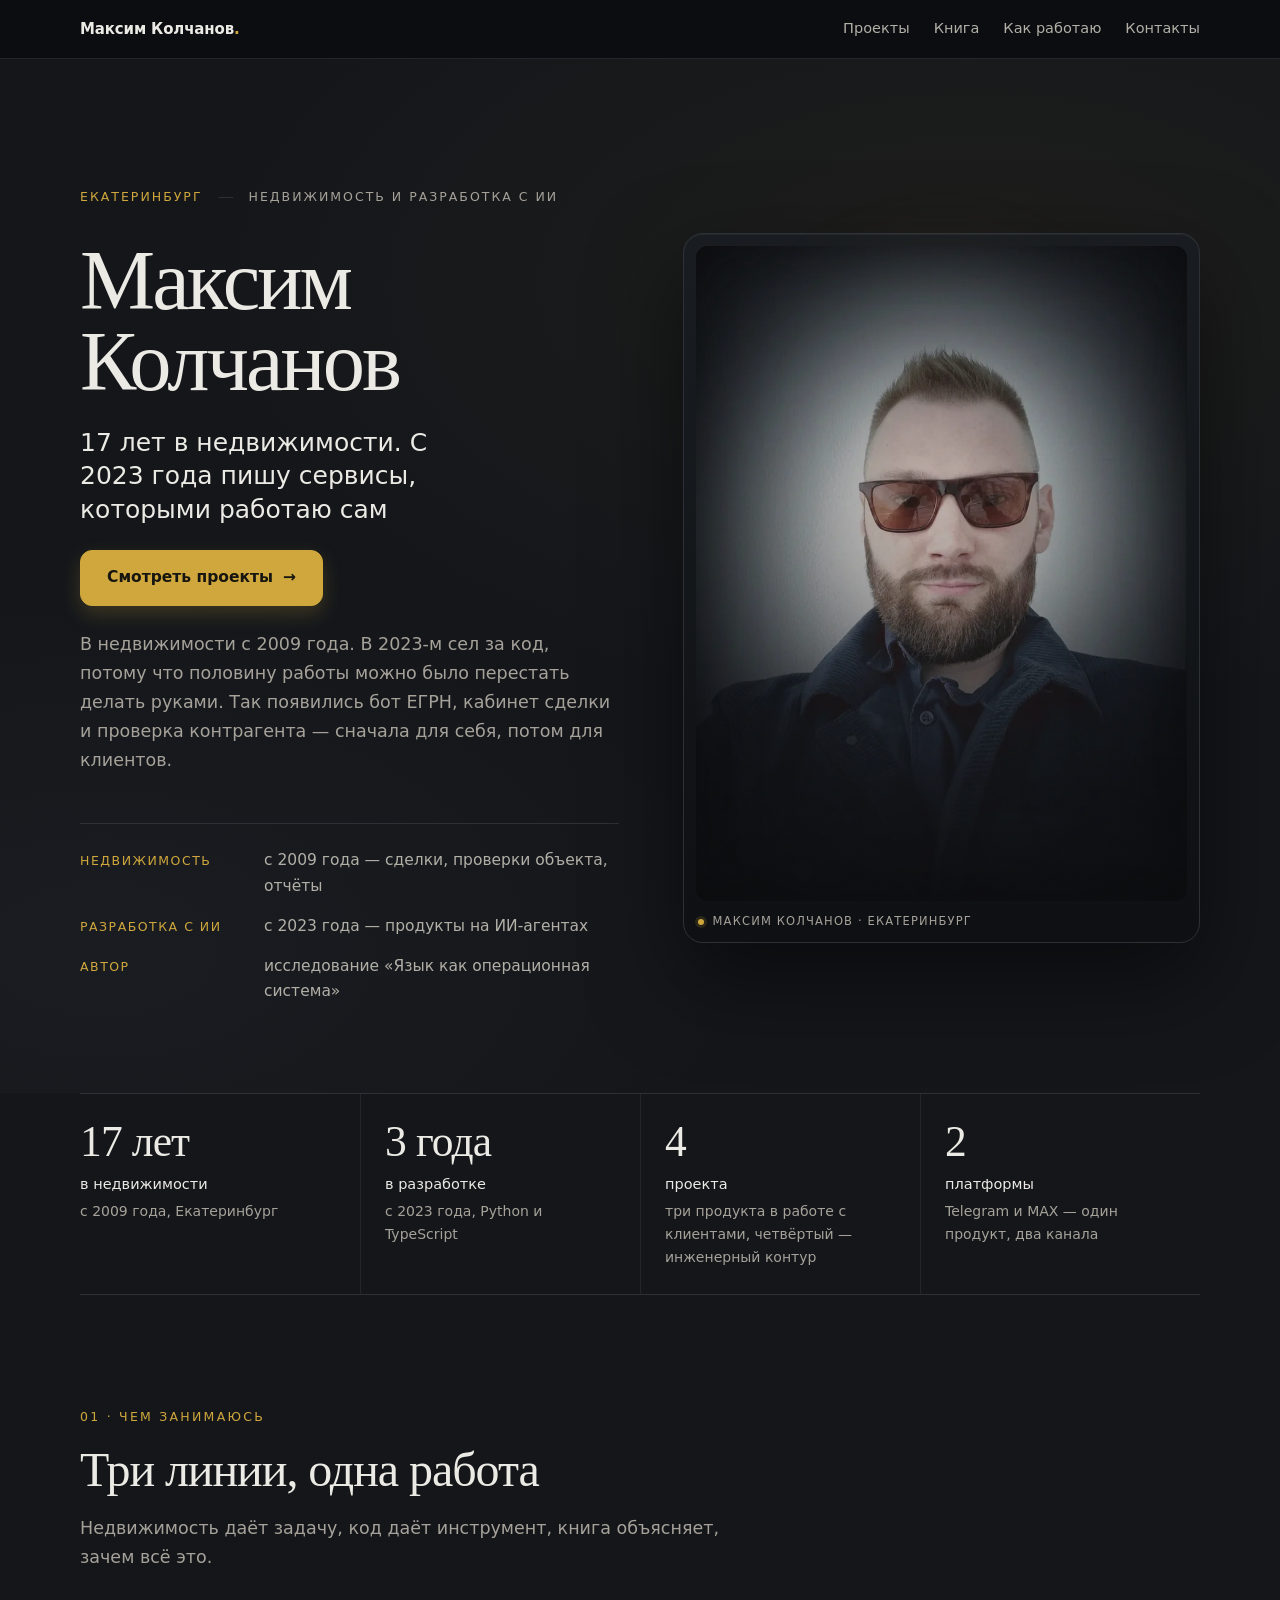
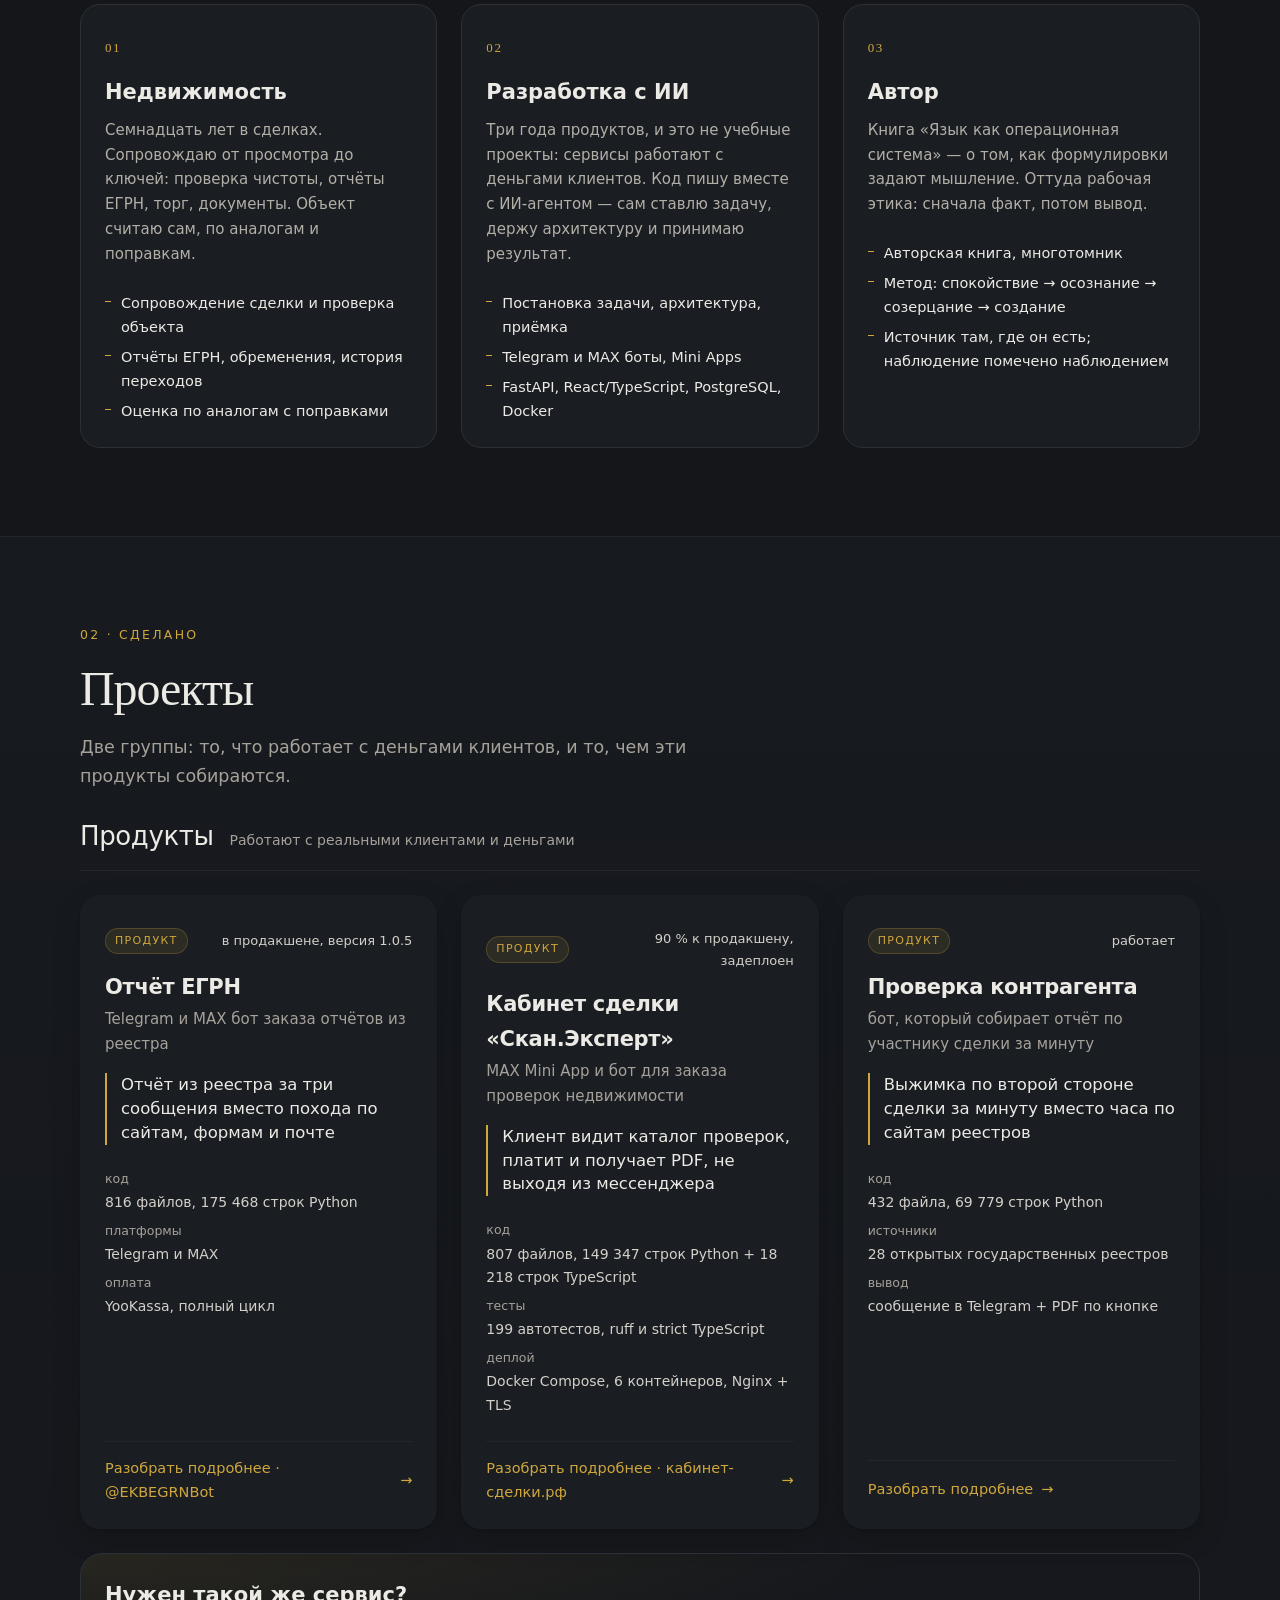
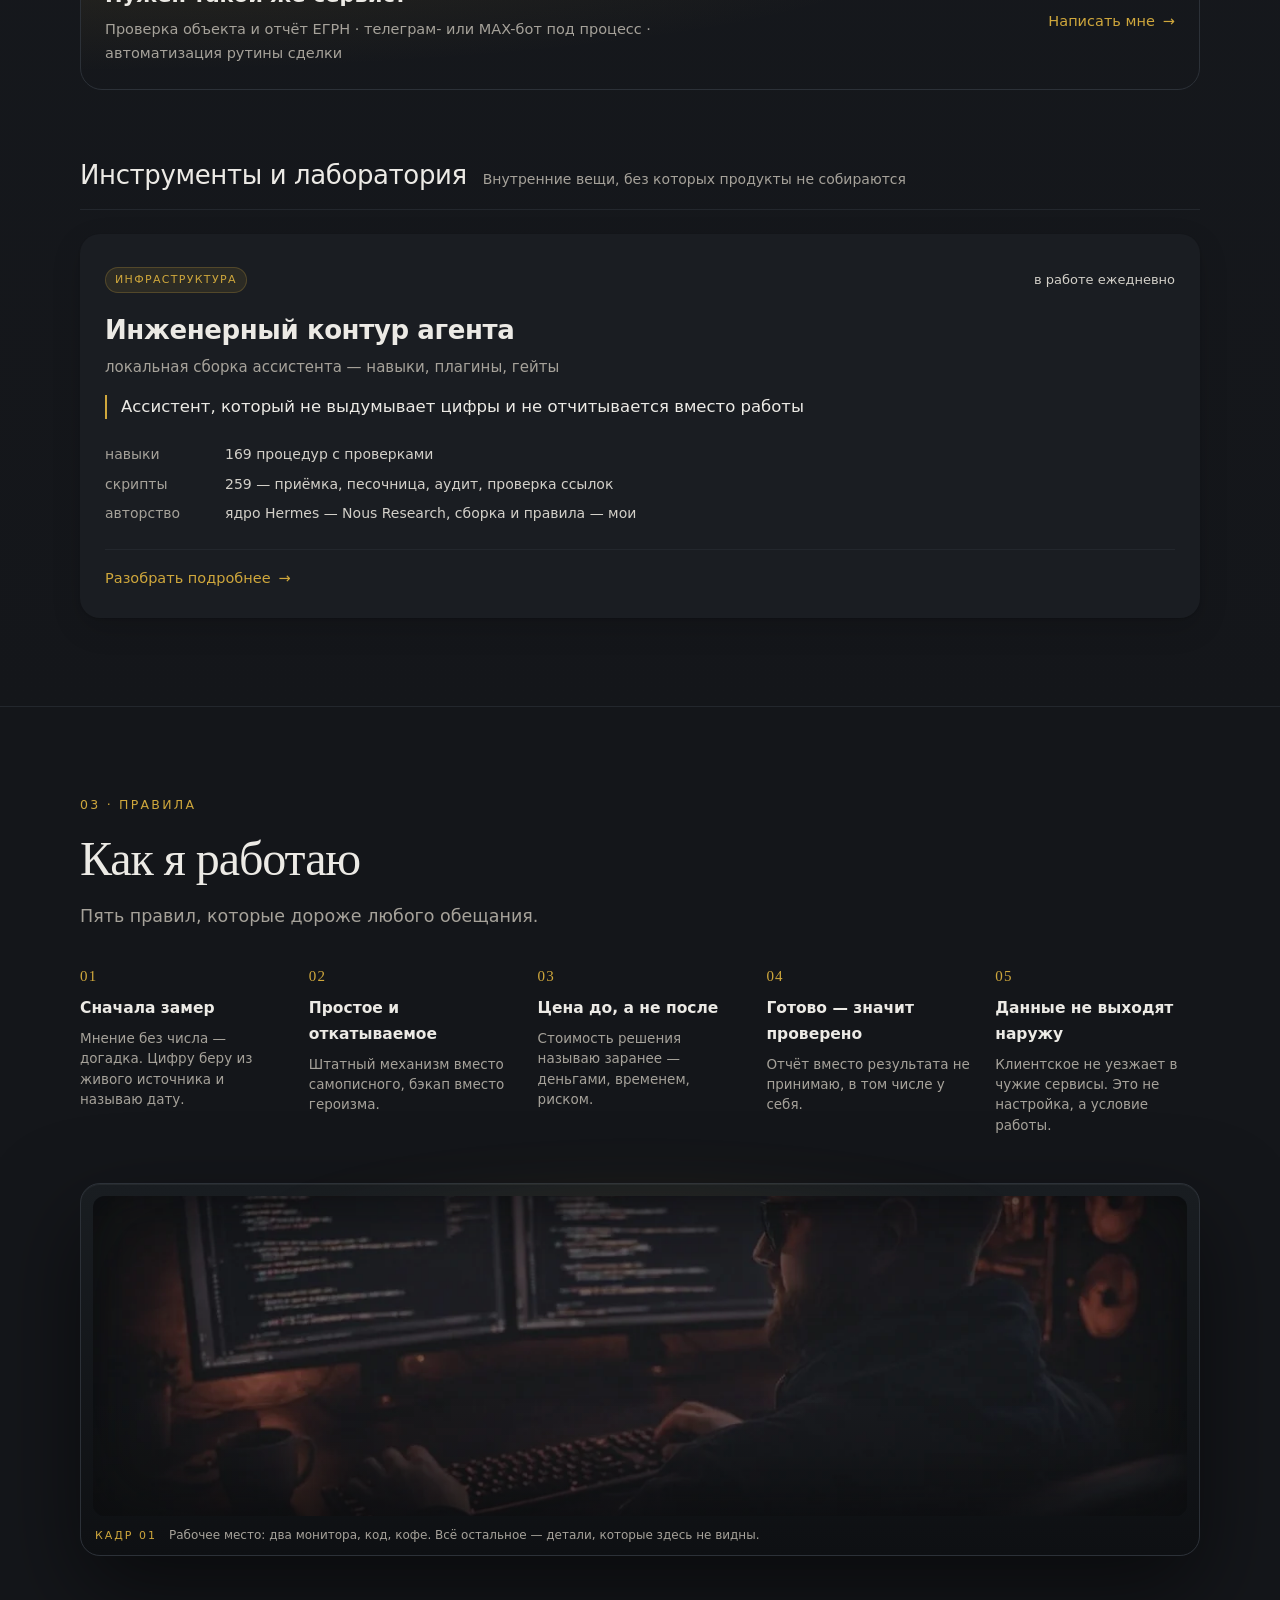
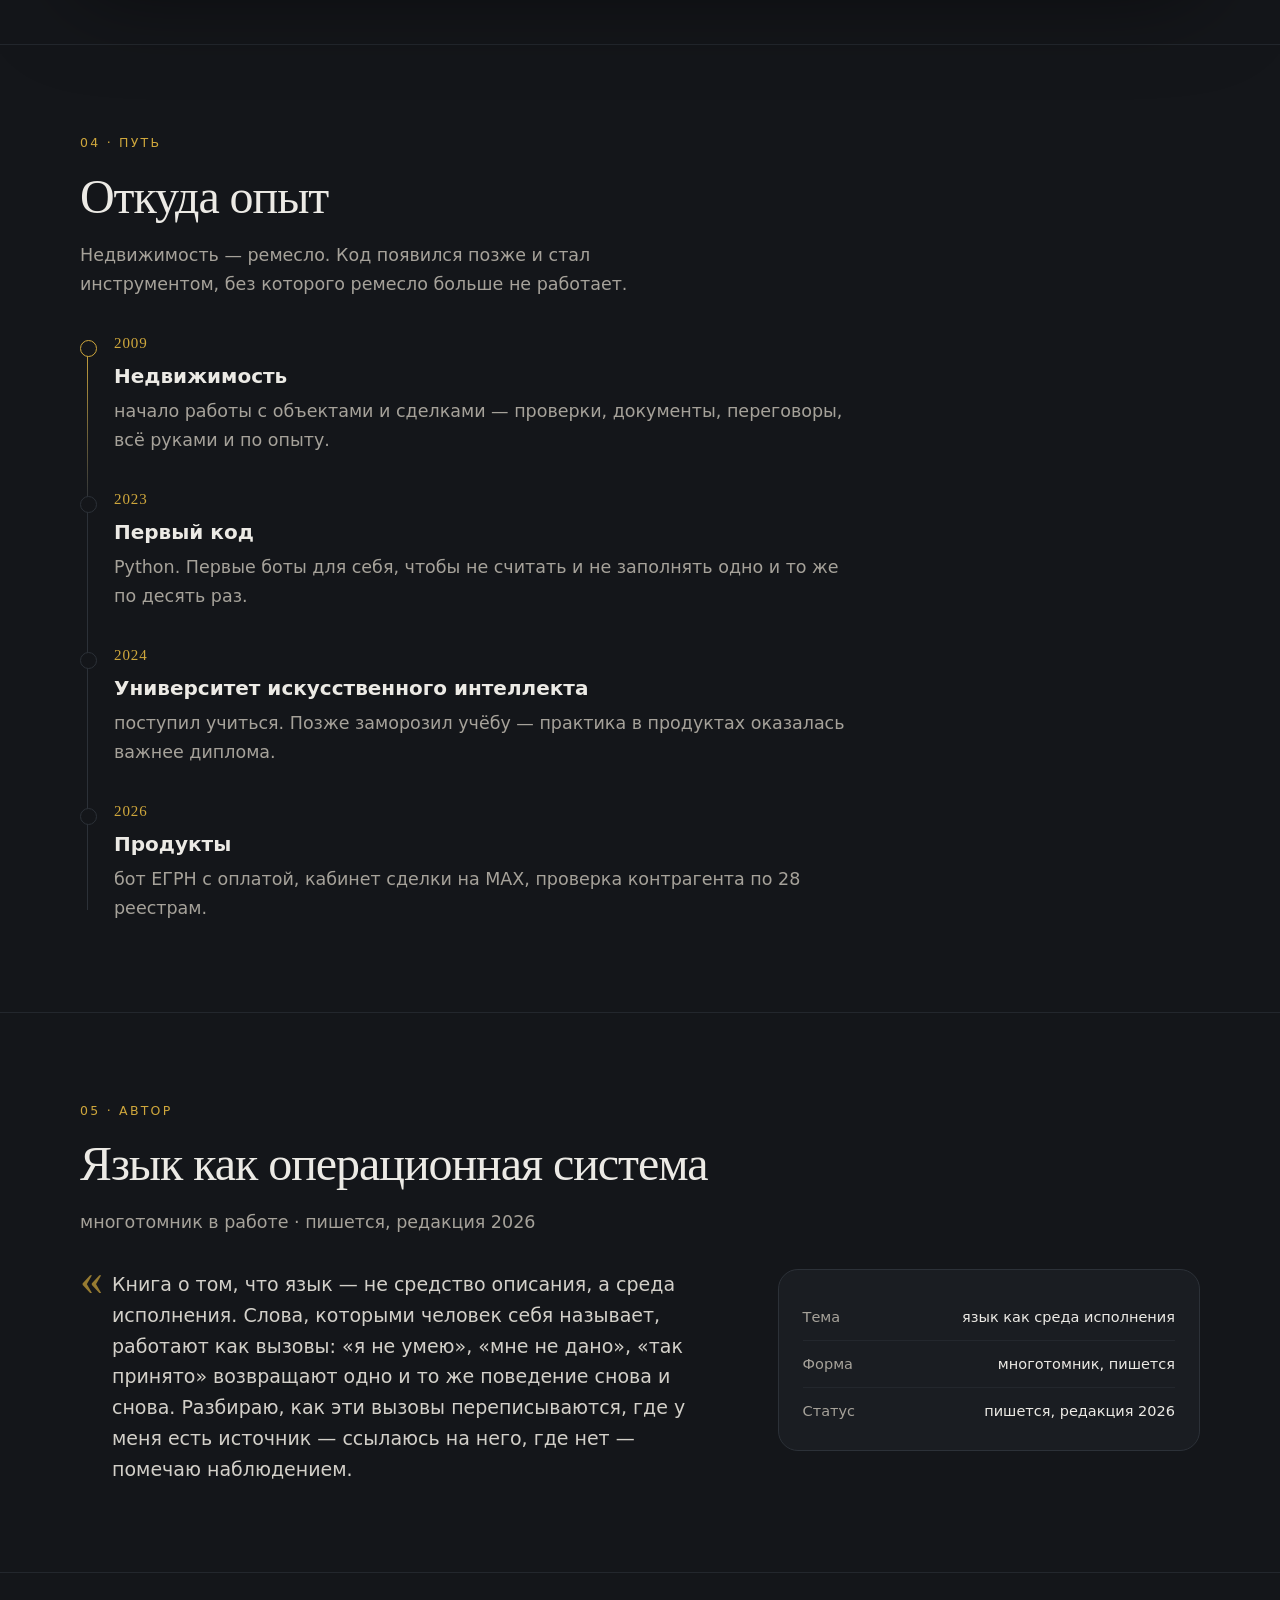
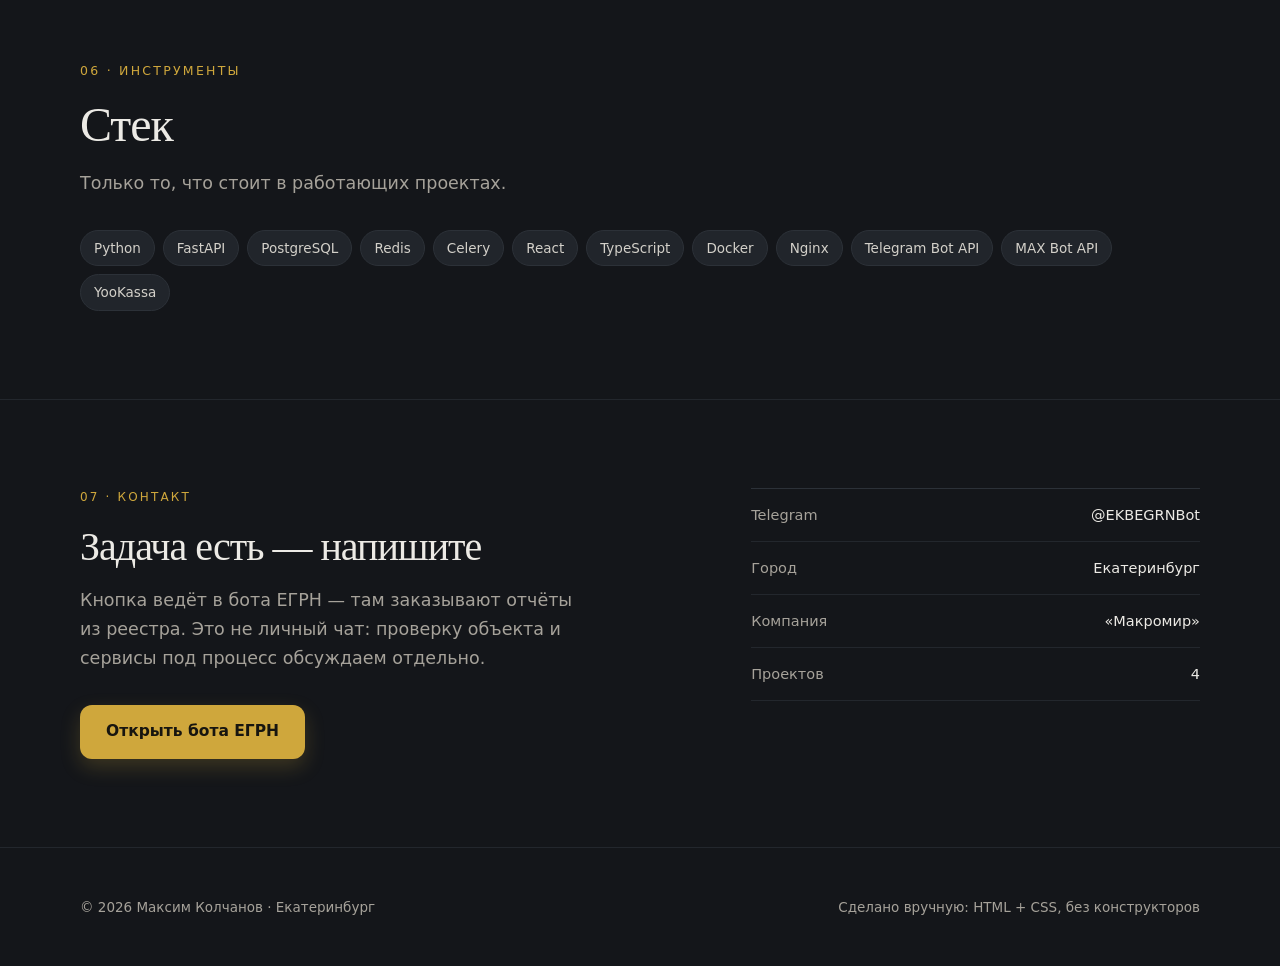
==== commit 2e99dcb5: "Фото в едином стиле: цветокоррекция под графит, WebP с srcset, общая рамка у портрета и рабочего мес" ====
--- a/index.html
+++ b/index.html
@@ -37,8 +37,13 @@
     </div>
     <figure class="portrait">
       <div class="portrait-inner">
-        <img src="assets/img/portrait.jpg" width="1200" height="1600"
-             alt="Максим Колчанов — портрет">
+        <picture>
+          <source type="image/webp"
+                  srcset="assets/img/portrait-480.webp 480w, assets/img/portrait-800.webp 800w, assets/img/portrait-1200.webp 1200w"
+                  sizes="(max-width: 1000px) 92vw, 46vw">
+          <img src="assets/img/portrait-1200.jpg" width="1200" height="1600"
+               alt="Максим Колчанов — портрет" loading="eager" decoding="async">
+        </picture>
       </div>
       <figcaption><span class="dot"></span>Максим Колчанов · Екатеринбург</figcaption>
     </figure>
@@ -256,8 +261,15 @@
       </div>
     </div>
     <figure class="workspace">
-      <img src="assets/img/workspace.jpg" width="1280" height="720"
-           alt="Рабочее место: два монитора с кодом">
+      <div class="workspace-inner">
+        <picture>
+          <source type="image/webp"
+                  srcset="assets/img/workspace-480.webp 480w, assets/img/workspace-800.webp 800w, assets/img/workspace-1200.webp 1200w"
+                  sizes="(max-width: 1000px) 92vw, 100vw">
+          <img src="assets/img/workspace-1200.jpg" width="1200" height="675"
+               alt="Рабочее место: два монитора с кодом" loading="lazy" decoding="async">
+        </picture>
+      </div>
       <figcaption><span class="fig">Кадр 01</span>Рабочее место: два монитора, код, кофе. Всё остальное — детали, которые здесь не видны.</figcaption>
     </figure>
   </div>
--- a/assets/style.css
+++ b/assets/style.css
@@ -159,14 +159,15 @@
   background: radial-gradient(closest-side, rgba(207, 167, 60, 0.15), transparent 72%);
   filter: blur(30px); pointer-events: none;
 }
-.portrait-inner { position: relative; border-radius: 12px; overflow: hidden; }
+.portrait-inner, .workspace-inner { position: relative; border-radius: 12px; overflow: hidden; }
 .portrait-inner img { width: 100%; height: auto; }
+.workspace-inner img { width: 100%; height: clamp(190px, 26vw, 320px); object-fit: cover; }
 /* виньетка: край снимка темнее своего фона — шва к паспарту не видно */
-.portrait-inner::before {
+.portrait-inner::before, .workspace-inner::before {
   content: ""; position: absolute; inset: 0; pointer-events: none; z-index: 1;
   box-shadow: inset 0 0 56px rgba(8, 9, 11, 0.55), inset 0 0 120px rgba(8, 9, 11, 0.22);
 }
-.portrait-inner::after {
+.portrait-inner::after, .workspace-inner::after {
   content: ""; position: absolute; inset: 0; pointer-events: none; z-index: 2;
   background: linear-gradient(180deg, rgba(12, 13, 15, 0) 62%, rgba(12, 13, 15, 0.55) 100%);
 }
@@ -351,14 +352,12 @@
 .book-facts .row span:last-child { text-align: right; }
 
 /* ── рабочее место: баннер-кадр ── */
-.workspace { margin: var(--s5) 0 0; position: relative; overflow: hidden; border: 1px solid var(--line); border-radius: var(--radius); }
-.workspace img { width: 100%; height: clamp(190px, 26vw, 320px); object-fit: cover; }
-.workspace::after { content: ""; position: absolute; inset: 0; pointer-events: none; box-shadow: inset 0 0 100px rgba(12, 13, 16, 0.7); }
+.workspace { margin: var(--s5) 0 0; position: relative; padding: 12px 12px 10px; background: linear-gradient(180deg, #191d21 0%, #0e1013 100%); border: 1px solid var(--line); border-radius: var(--radius); box-shadow: 0 36px 90px rgba(0, 0, 0, 0.5), inset 0 1px 0 rgba(255, 255, 255, 0.05); }
+.workspace::before { content: ""; position: absolute; inset: -10% 0 auto 0; height: 58%; background: radial-gradient(closest-side, rgba(207, 167, 60, 0.15), transparent 72%); filter: blur(30px); pointer-events: none; }
 .workspace figcaption {
-  position: absolute; left: 0; right: 0; bottom: 0; z-index: 2;
-  display: flex; align-items: baseline; gap: 12px;
-  padding: 44px var(--s3) var(--s2); font-size: 14px;
-  background: linear-gradient(180deg, transparent, rgba(12, 13, 16, 0.92));
+  margin: 11px 2px 1px;
+  font-size: 12px; line-height: 1.45; color: var(--muted);
+  display: flex; flex-wrap: wrap; align-items: baseline; gap: 6px 12px;
 }
 .workspace figcaption .fig { font-size: 11px; letter-spacing: 0.18em; text-transform: uppercase; color: var(--accent); white-space: nowrap; }
 
@@ -468,7 +467,7 @@
   .fact { font-size: 14px; grid-template-columns: 96px 1fr; }
   .hero-jump { width: 100%; justify-content: center; }
   .invite { flex-direction: column; align-items: flex-start; gap: var(--s2); }
-  .workspace img { height: 200px; }
+  .workspace-inner img { height: 200px; }
   .section-head { margin-bottom: var(--s3); }
   .tl-row::before { top: 7px; }
 }
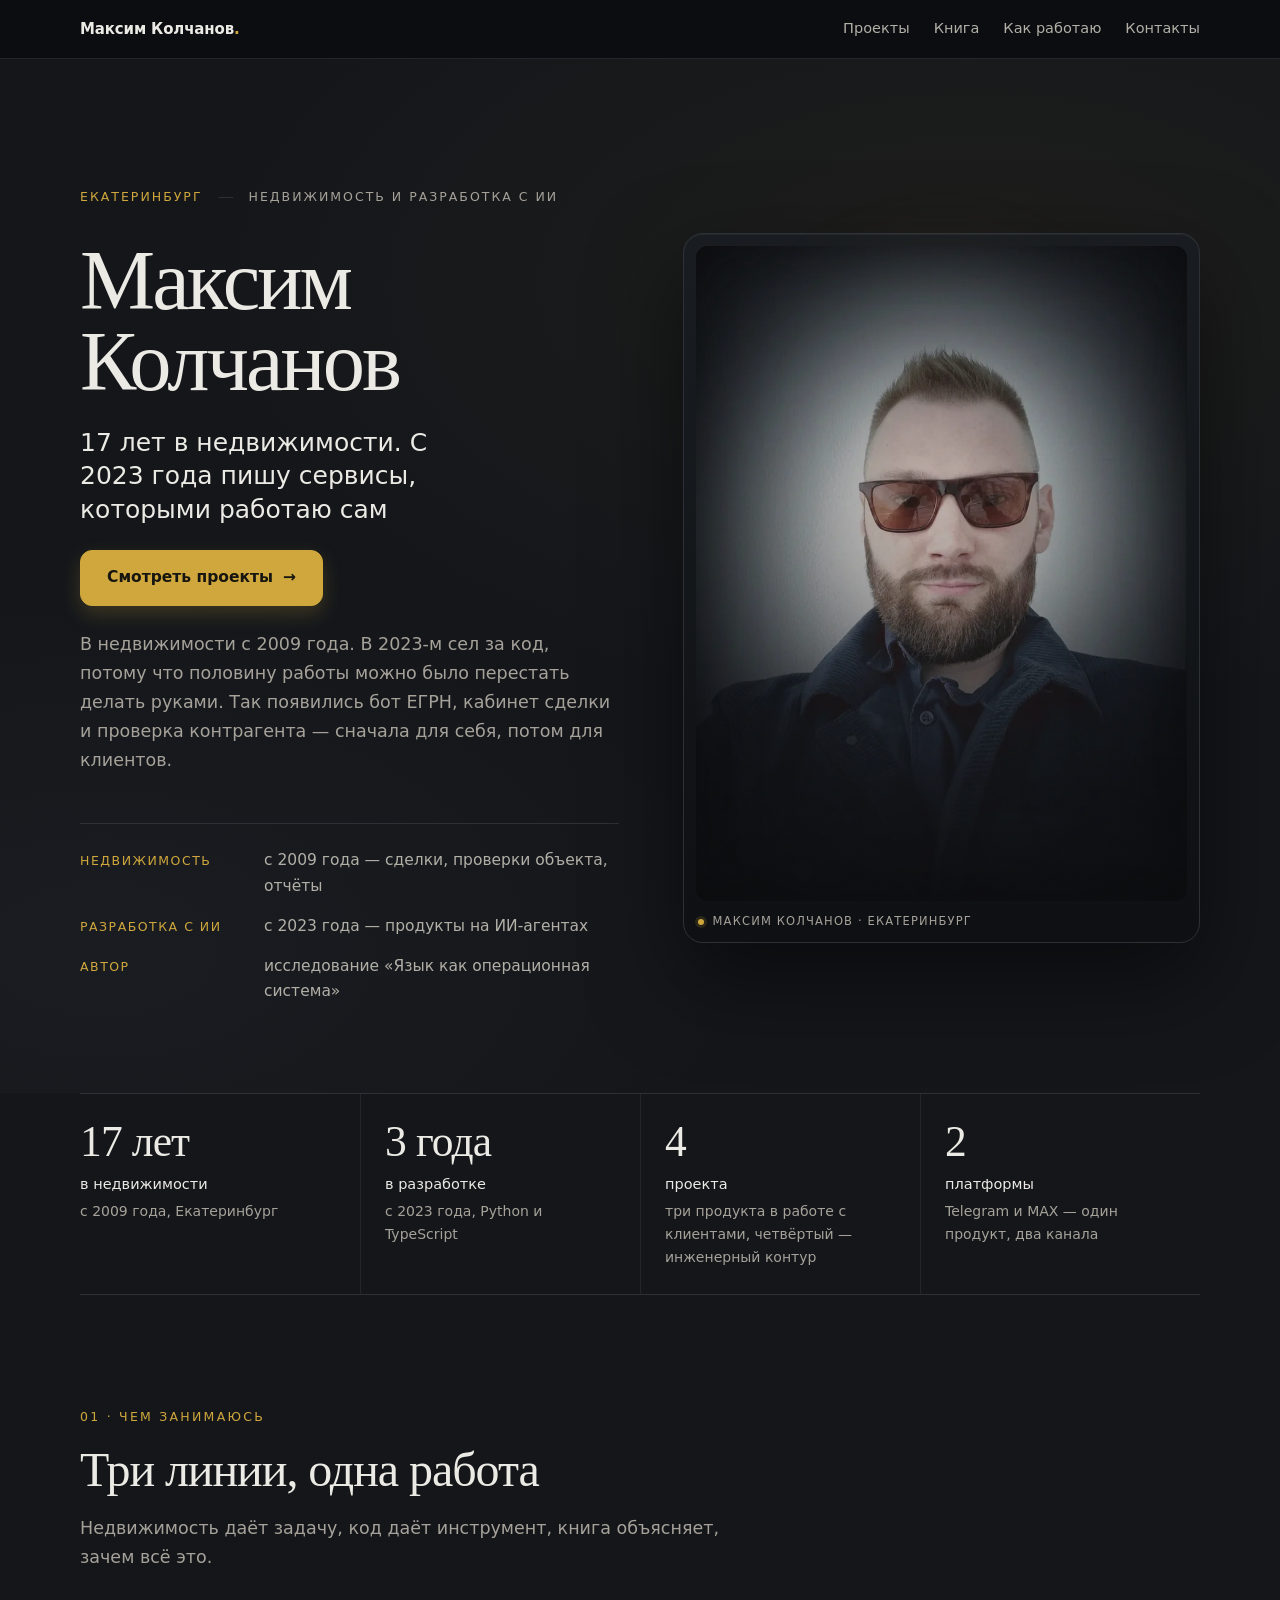
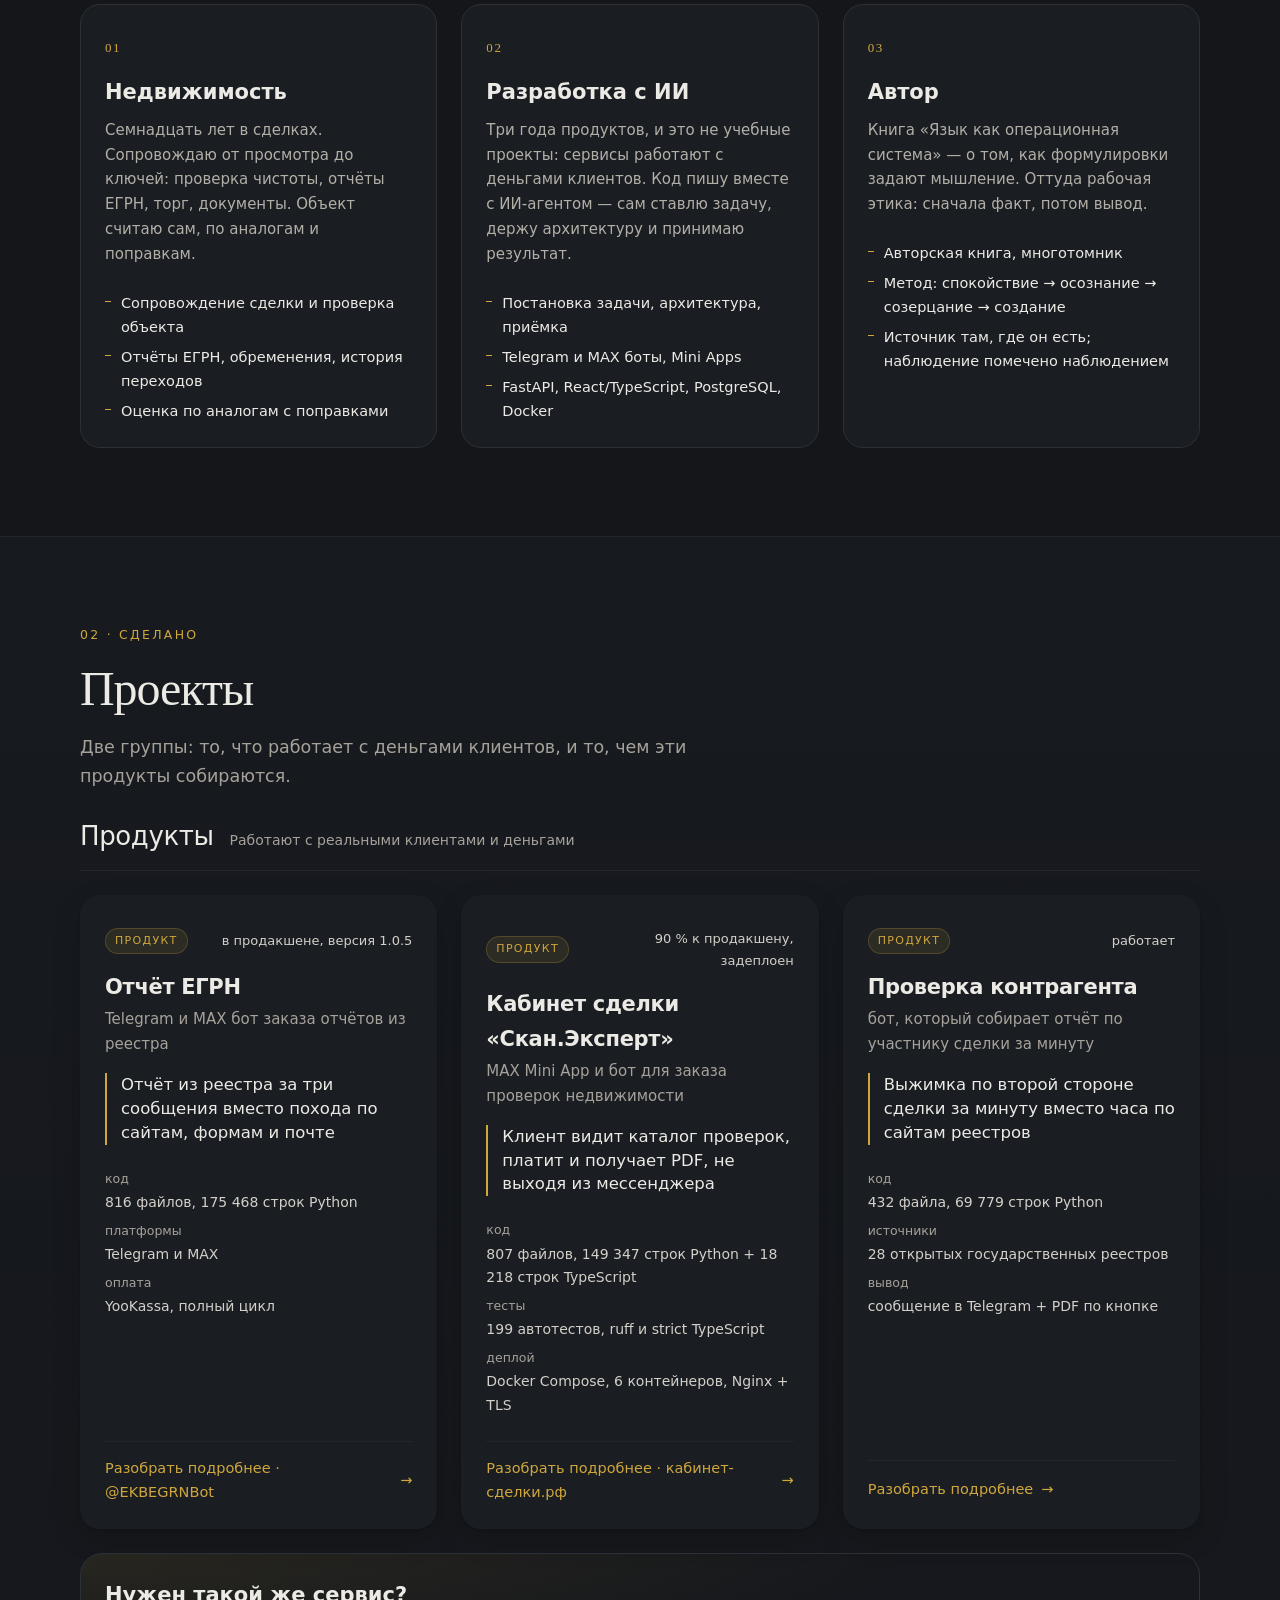
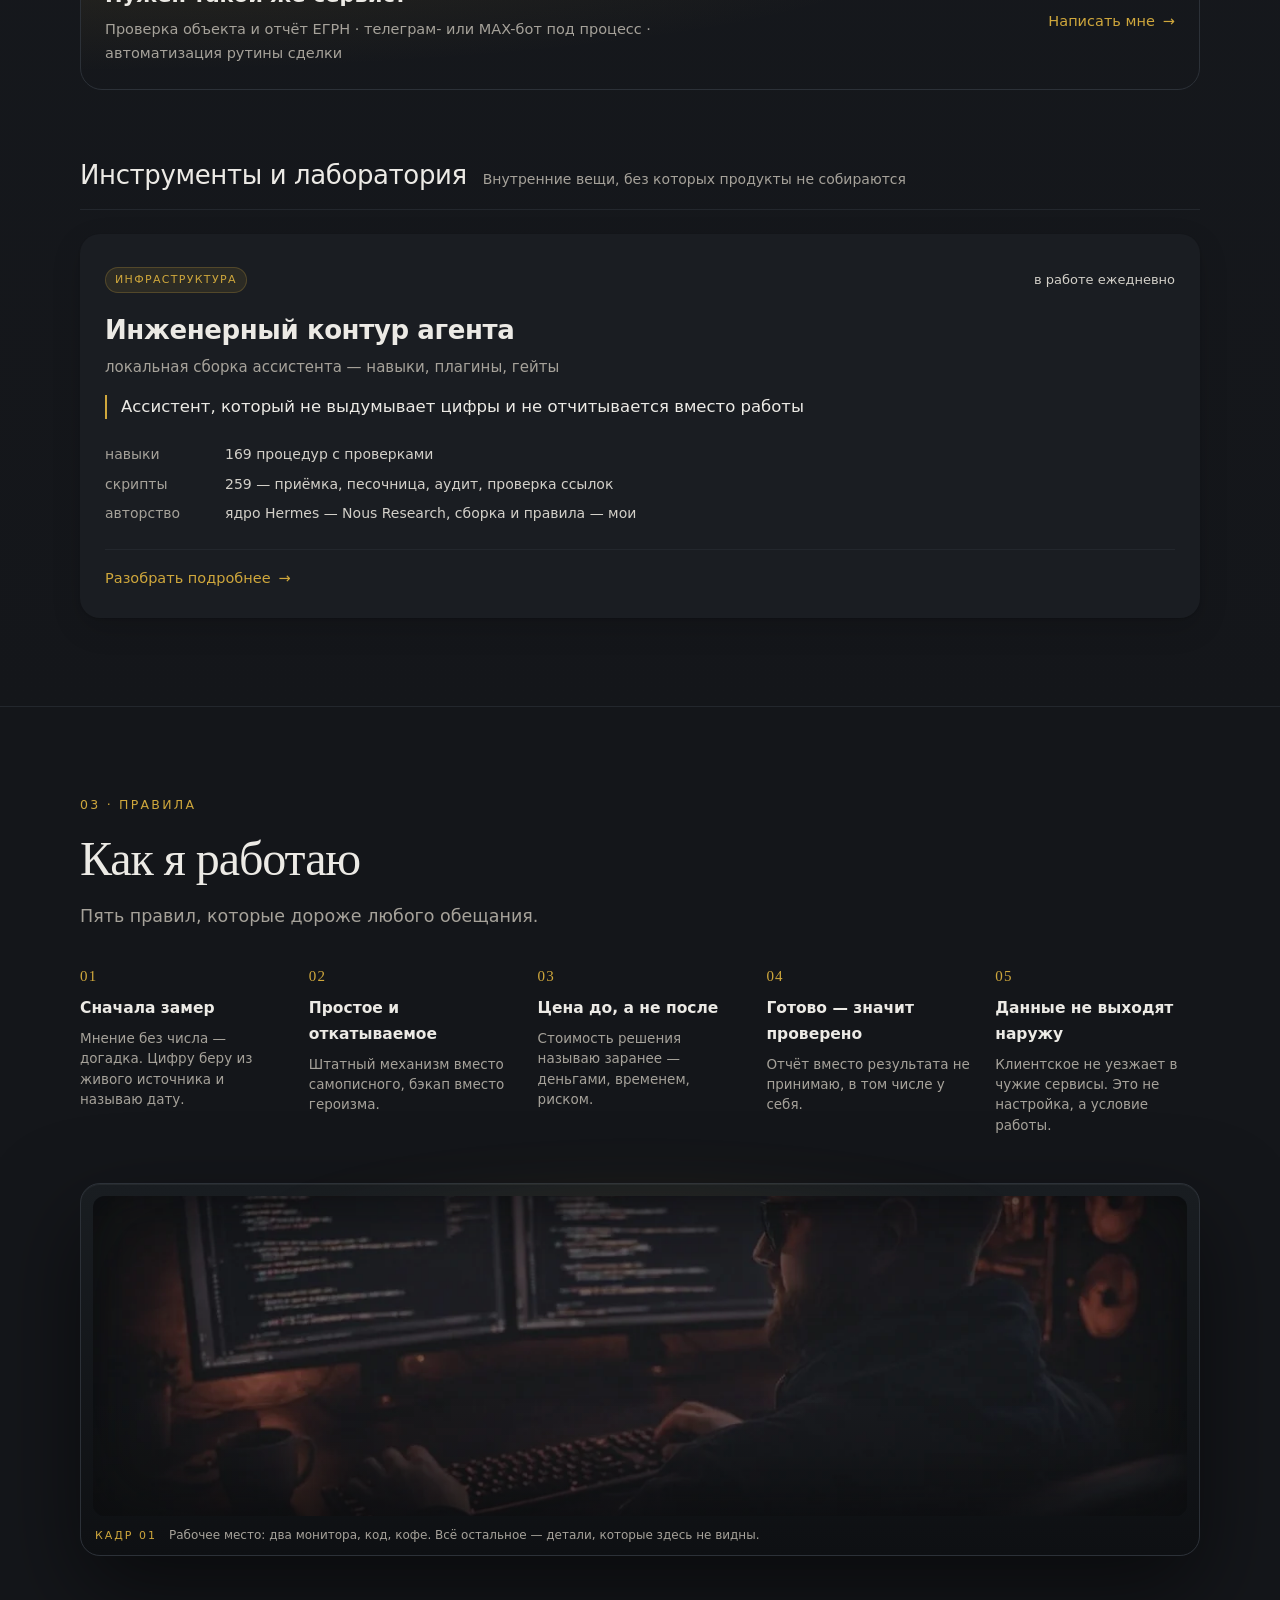
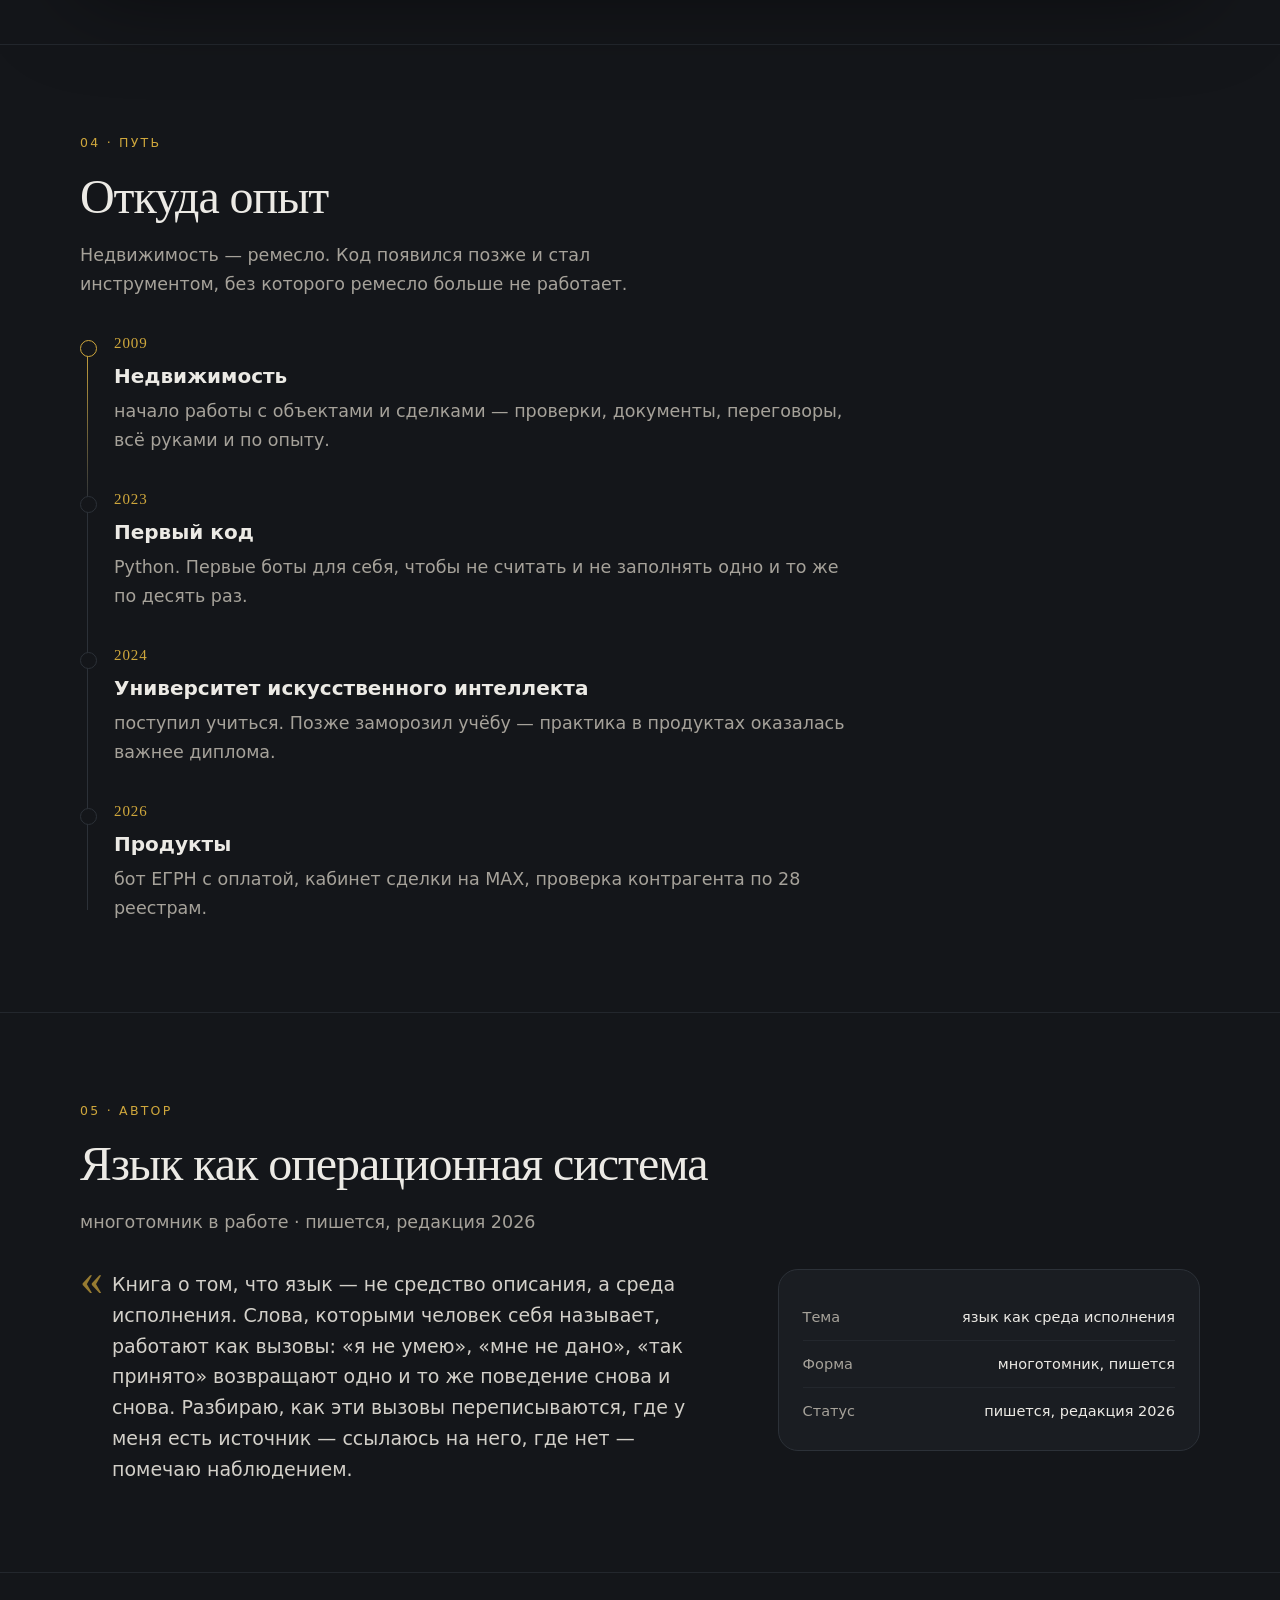
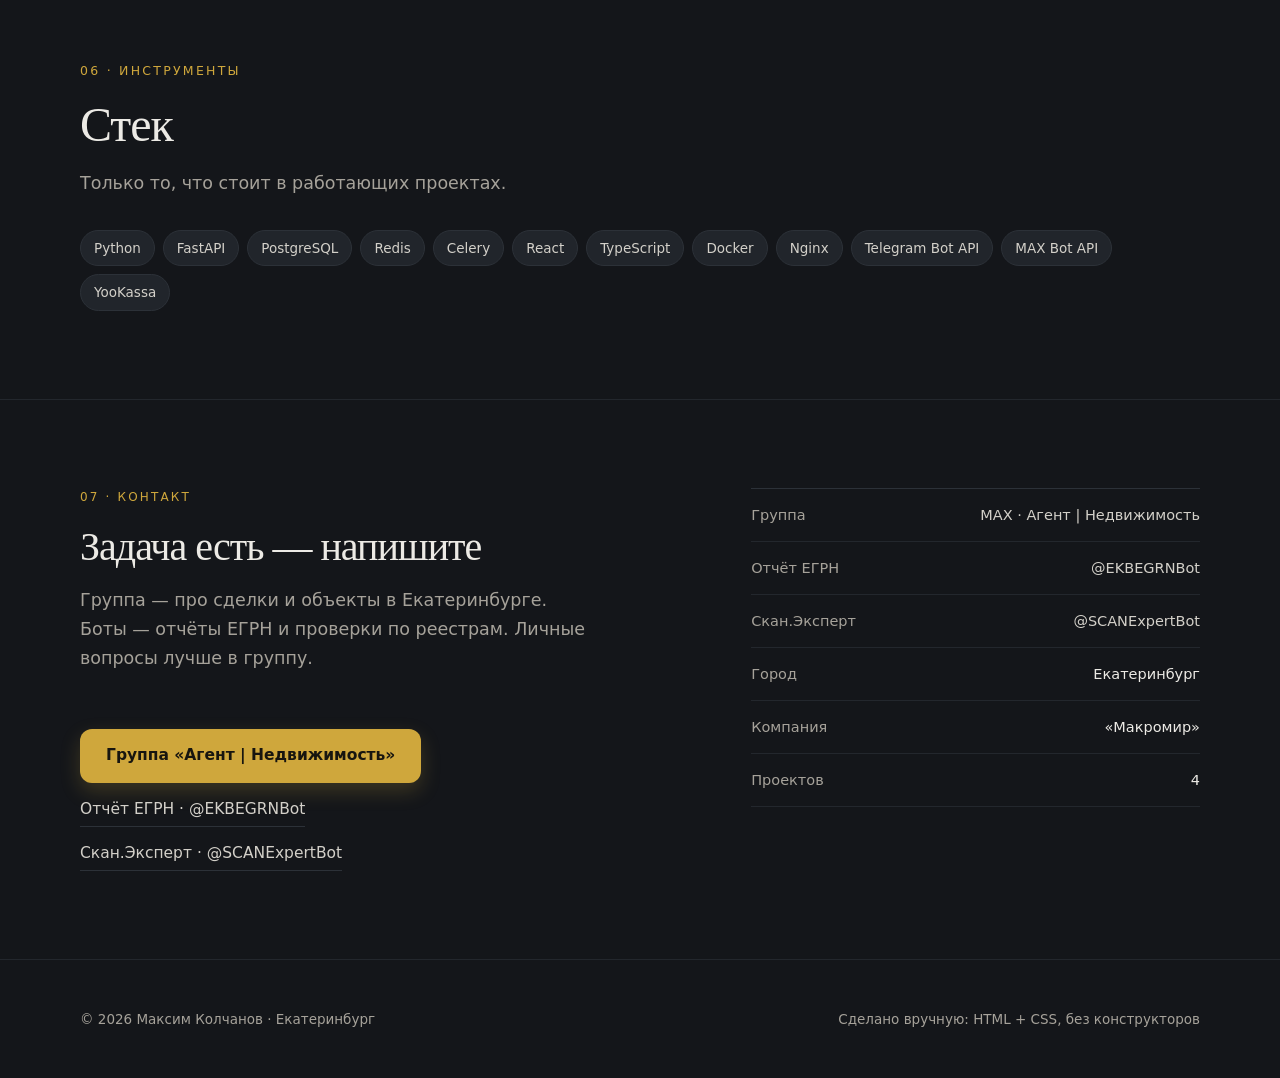
==== commit f7c3fa34: "Контакты: группа в MAX, боты Отчёт ЕГРН и Скан.Эксперт вместо одной кнопки" ====
--- a/index.html
+++ b/index.html
@@ -354,11 +354,17 @@
     <div>
       <span class="mark" style="display:block;font-size:12px;letter-spacing:.18em;text-transform:uppercase;color:var(--accent);margin-bottom:16px">07 · контакт</span>
       <h2 class="contact-lead">Задача есть — напишите</h2>
-      <p class="contact-hint">Кнопка ведёт в бота ЕГРН — там заказывают отчёты из реестра. Это не личный чат: проверку объекта и сервисы под процесс обсуждаем отдельно.</p>
-      <a class="btn" href="https://t.me/EKBEGRNBot">Открыть бота ЕГРН</a>
+      <p class="contact-hint">Группа — про сделки и объекты в Екатеринбурге. Боты — отчёты ЕГРН и проверки по реестрам. Личные вопросы лучше в группу.</p>
+      <div class="contact-links">
+        <a class="btn" href="https://max.ru/id594702626125_biz" target="_blank" rel="noopener">Группа «Агент | Недвижимость»</a>
+        <a class="link-ghost" href="https://t.me/EKBEGRNBot" target="_blank" rel="noopener">Отчёт ЕГРН · @EKBEGRNBot</a>
+        <a class="link-ghost" href="https://t.me/SCANExpertBot" target="_blank" rel="noopener">Скан.Эксперт · @SCANExpertBot</a>
+      </div>
     </div>
     <div class="contact-list">
-      <div class="row"><span>Telegram</span><span>@EKBEGRNBot</span></div>
+      <div class="row"><span>Группа</span><span><a href="https://max.ru/id594702626125_biz" target="_blank" rel="noopener">MAX · Агент | Недвижимость</a></span></div>
+      <div class="row"><span>Отчёт ЕГРН</span><span><a href="https://t.me/EKBEGRNBot" target="_blank" rel="noopener">@EKBEGRNBot</a></span></div>
+      <div class="row"><span>Скан.Эксперт</span><span><a href="https://t.me/SCANExpertBot" target="_blank" rel="noopener">@SCANExpertBot</a></span></div>
       <div class="row"><span>Город</span><span>Екатеринбург</span></div>
       <div class="row"><span>Компания</span><span>«Макромир»</span></div>
       <div class="row"><span>Проектов</span><span>4</span></div>
--- a/assets/style.css
+++ b/assets/style.css
@@ -392,6 +392,16 @@
 .btn:hover { filter: brightness(1.07); transform: translateY(-1px); box-shadow: 0 12px 26px rgba(207, 167, 60, 0.3); }
 .btn:active { transform: scale(0.985); }
 .contact-list { display: grid; gap: 0; border-top: 1px solid var(--line); }
+.contact-links { display: flex; flex-direction: column; align-items: flex-start; gap: 12px; margin-top: var(--s3); }
+.link-ghost {
+  display: inline-flex; align-items: center; min-height: 32px;
+  font-size: 15.5px; color: var(--text-2);
+  border-bottom: 1px solid var(--line); padding-bottom: 1px;
+  transition: color .16s, border-color .16s;
+}
+.link-ghost:hover { color: var(--accent); border-color: var(--accent); }
+.contact-list a { color: var(--text-2); border-bottom: 1px solid transparent; transition: color .16s, border-color .16s; }
+.contact-list a:hover { color: var(--accent); border-color: var(--accent); }
 .contact-list .row { display: flex; justify-content: space-between; gap: var(--s2); padding: 14px 0; font-size: 14.5px; border-bottom: 1px solid var(--line-soft); }
 .contact-list .row span:first-child { color: var(--muted); }
 
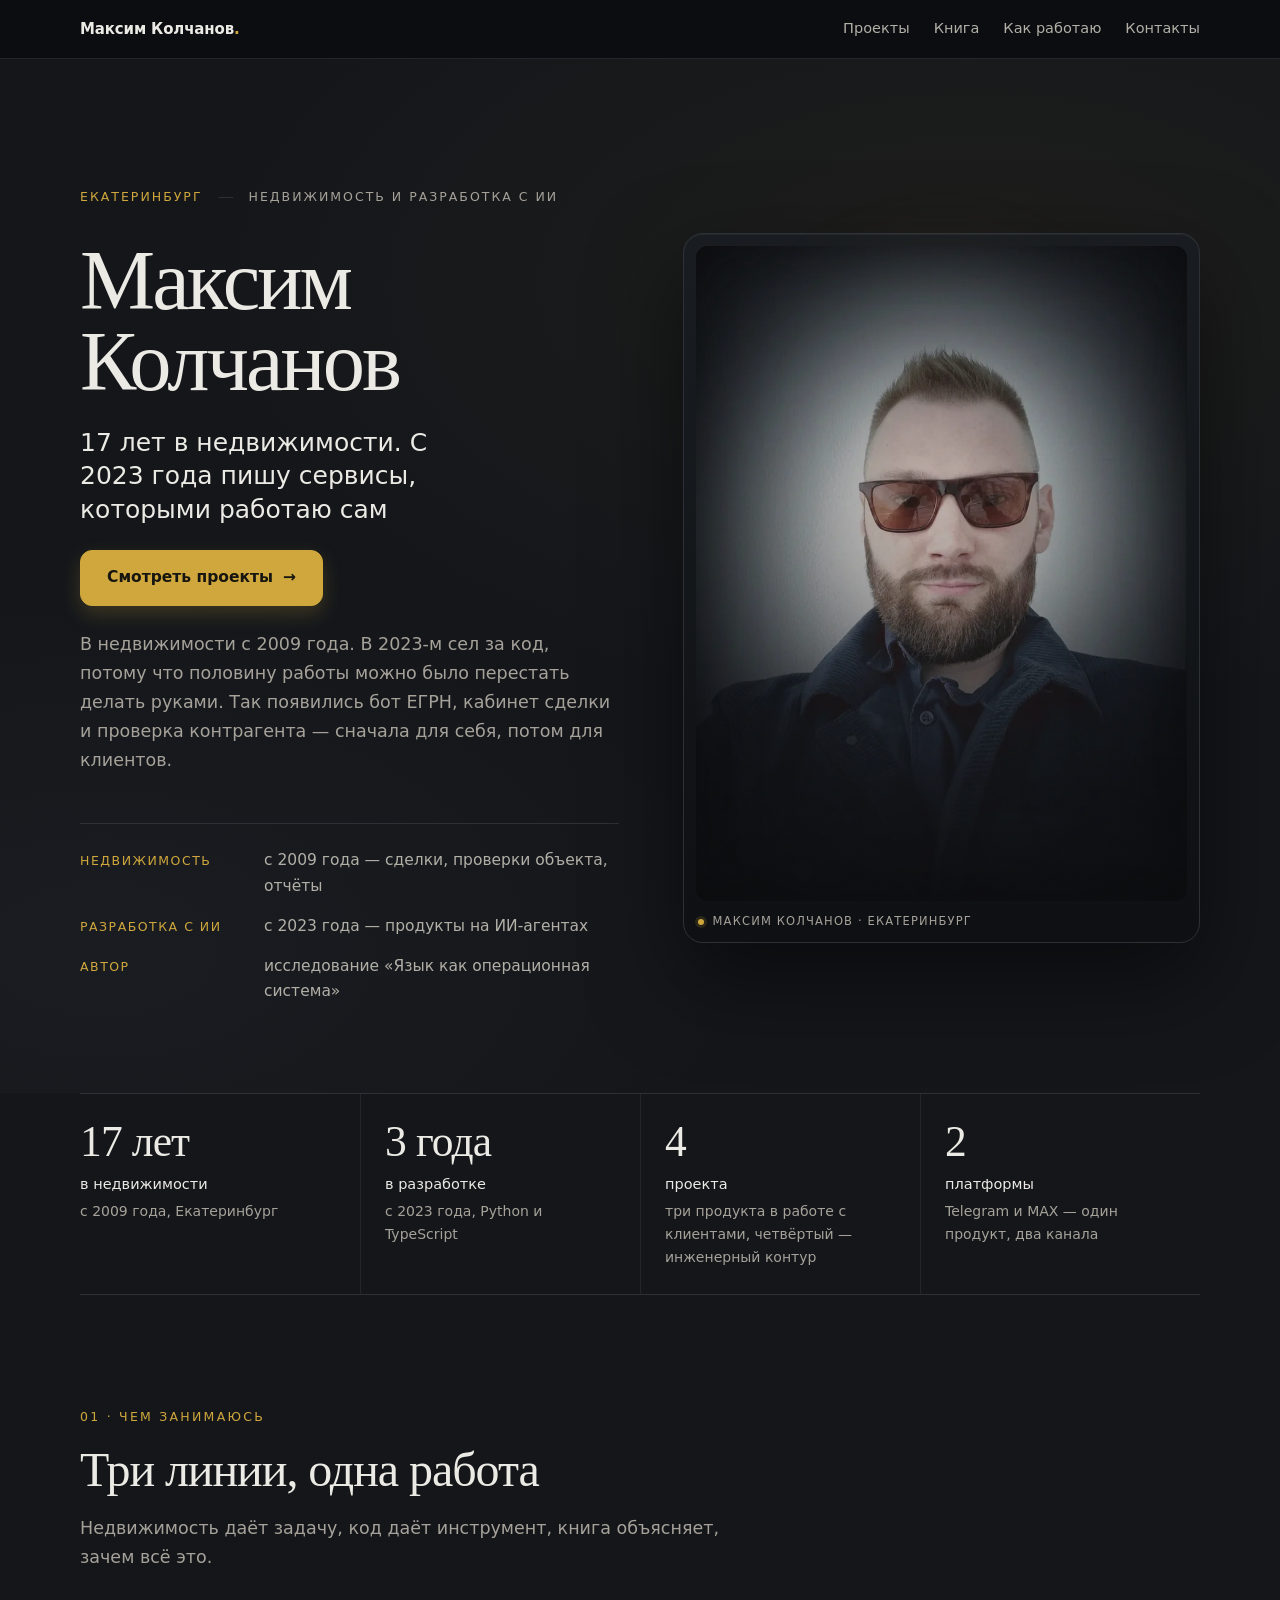
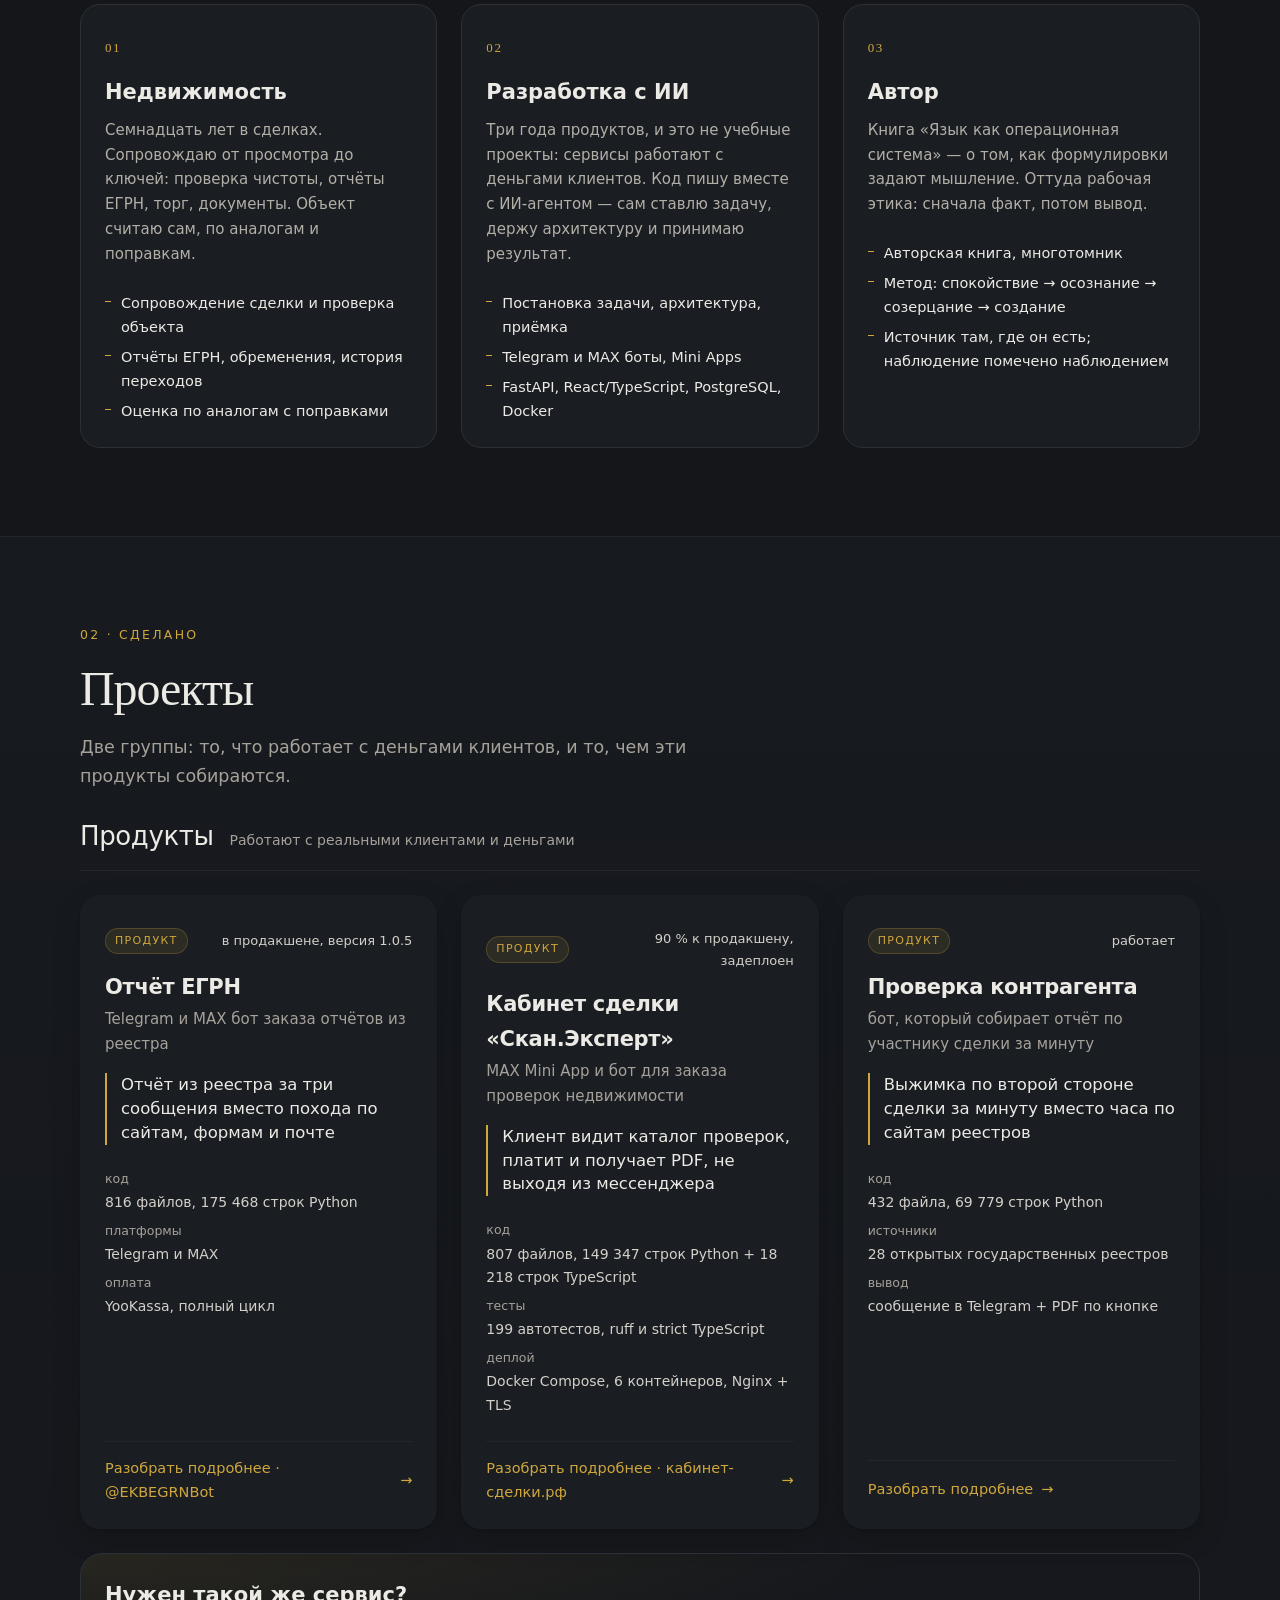
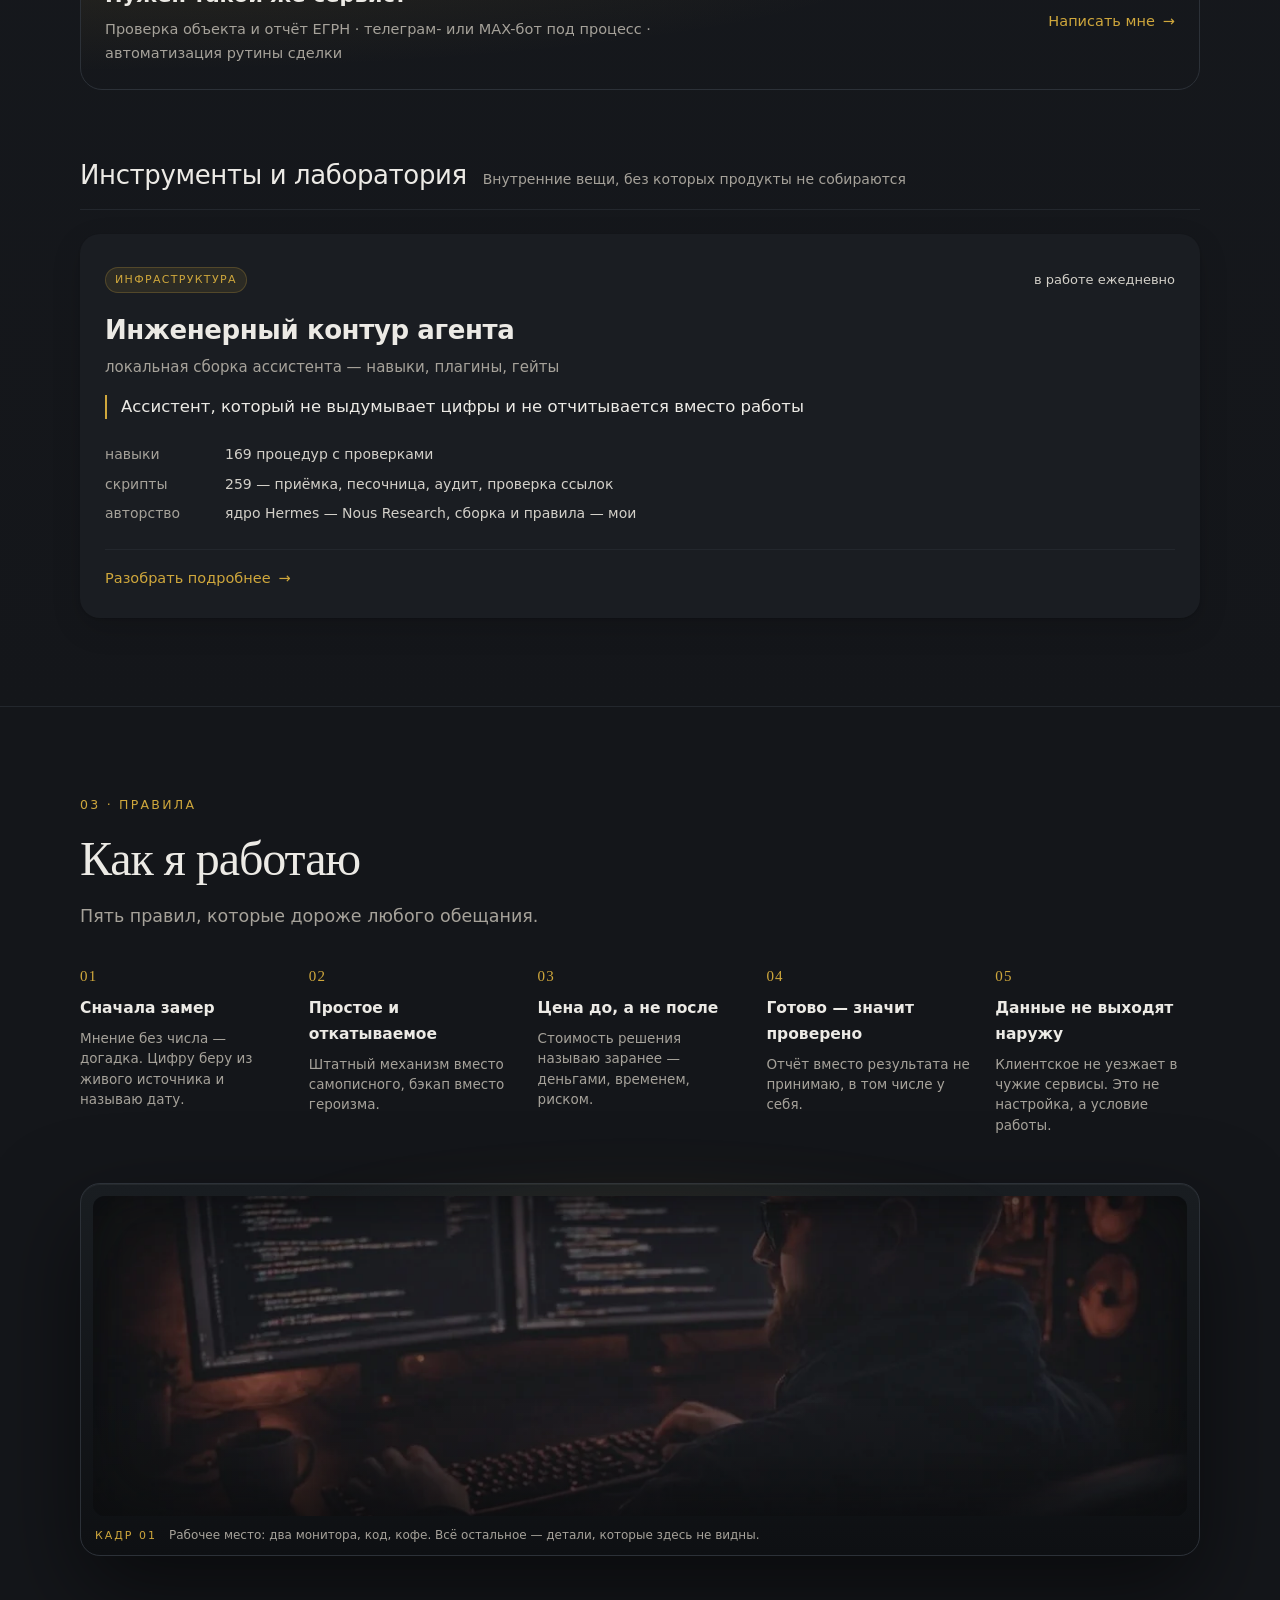
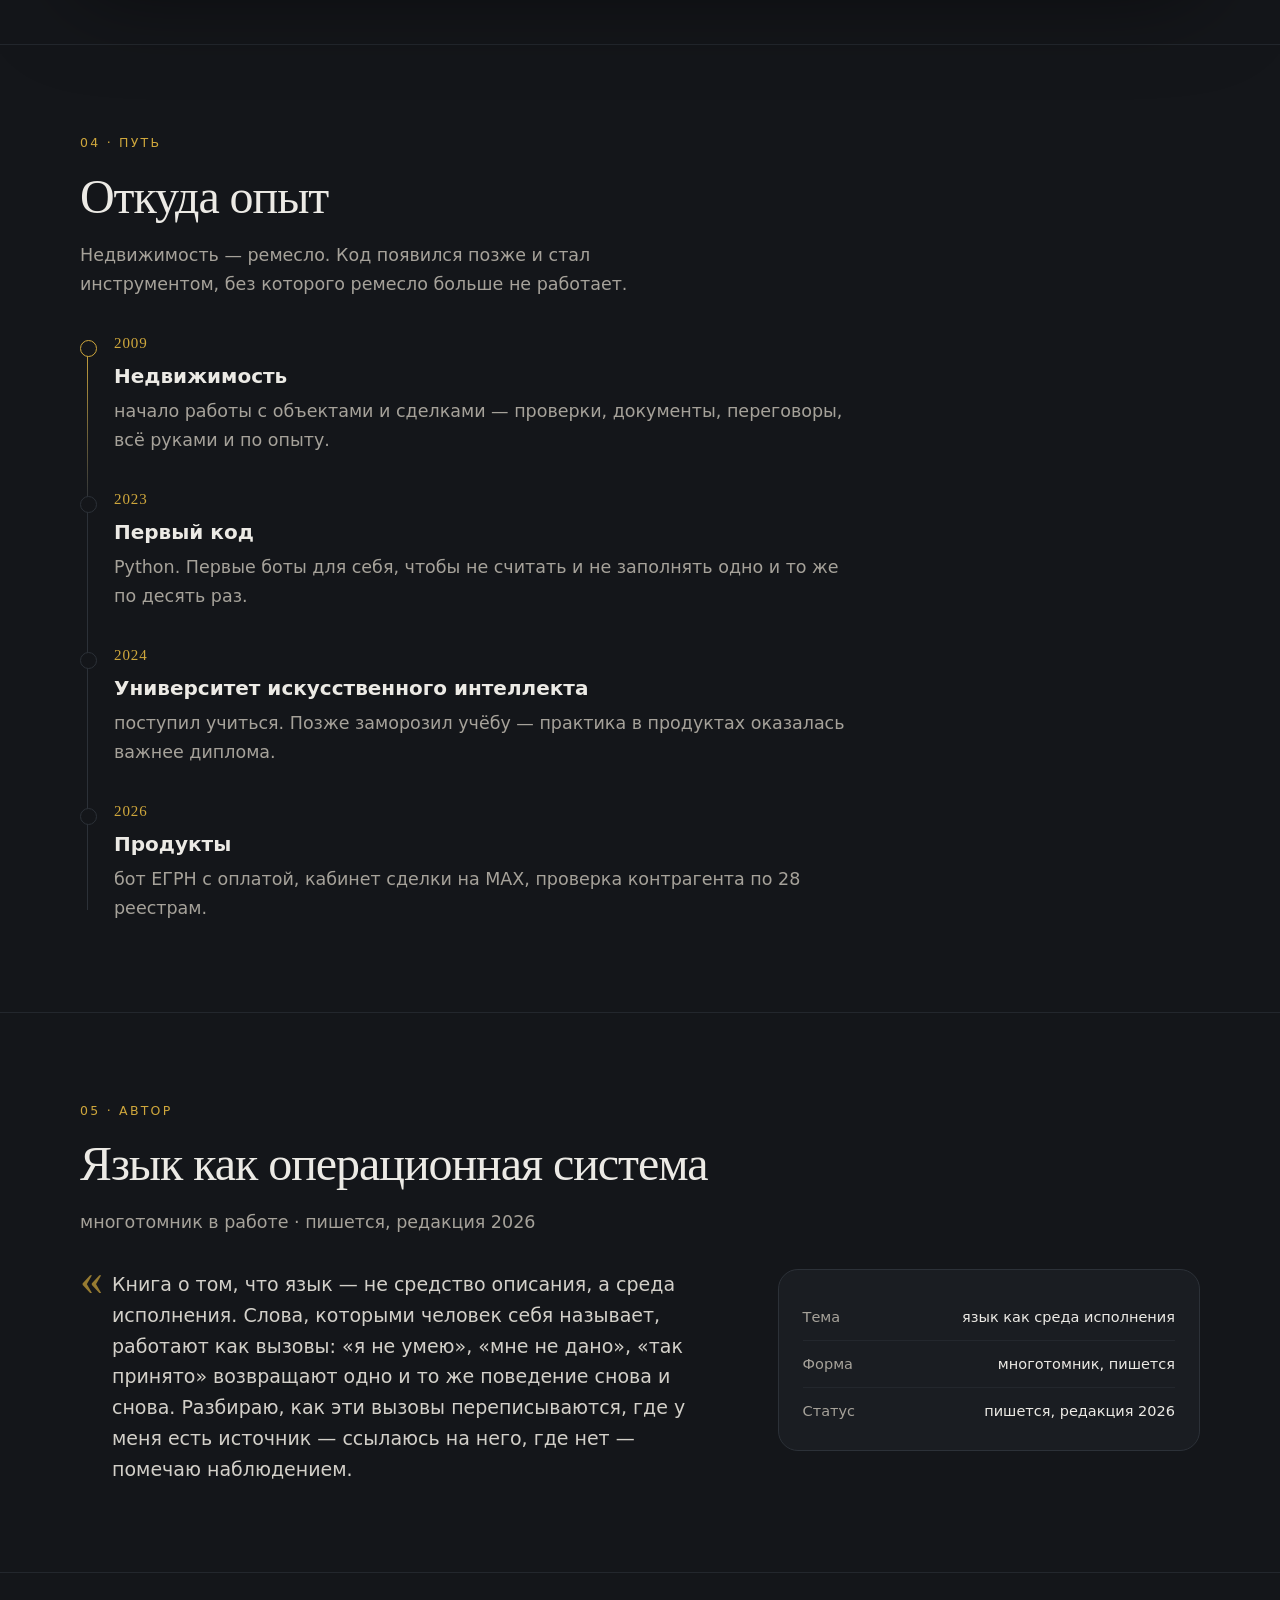
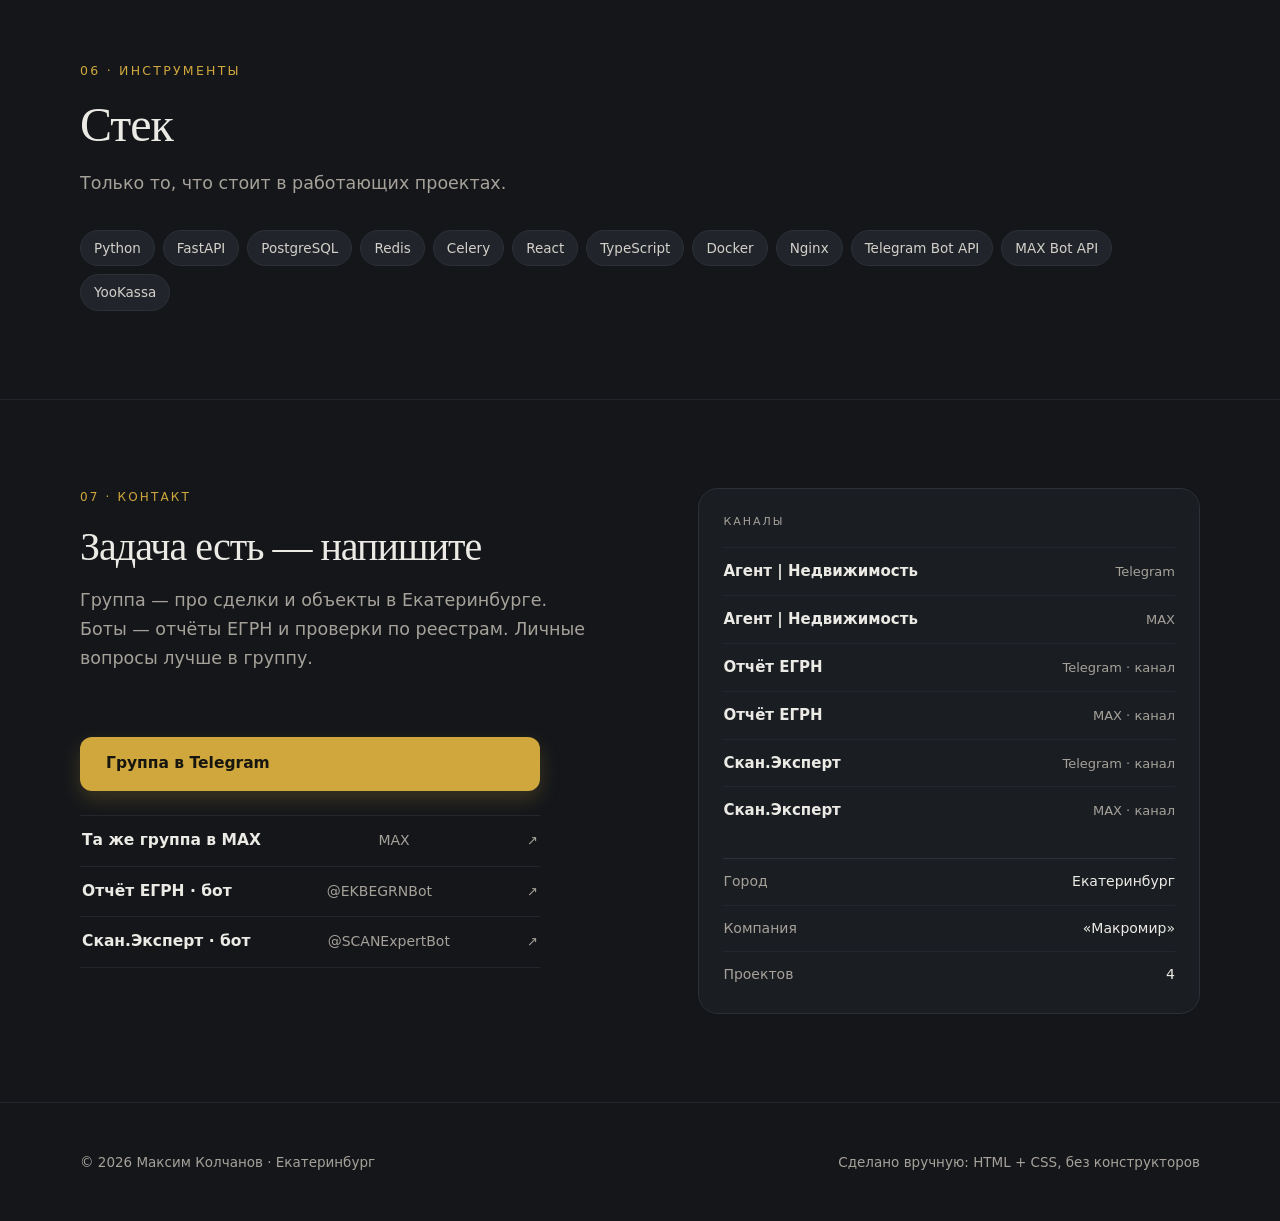
==== commit 387e8163: "Контакты: группа в Telegram, карточка каналов Telegram и MAX, боты отдельно" ====
--- a/index.html
+++ b/index.html
@@ -356,18 +356,27 @@
       <h2 class="contact-lead">Задача есть — напишите</h2>
       <p class="contact-hint">Группа — про сделки и объекты в Екатеринбурге. Боты — отчёты ЕГРН и проверки по реестрам. Личные вопросы лучше в группу.</p>
       <div class="contact-links">
-        <a class="btn" href="https://max.ru/id594702626125_biz" target="_blank" rel="noopener">Группа «Агент | Недвижимость»</a>
-        <a class="link-ghost" href="https://t.me/EKBEGRNBot" target="_blank" rel="noopener">Отчёт ЕГРН · @EKBEGRNBot</a>
-        <a class="link-ghost" href="https://t.me/SCANExpertBot" target="_blank" rel="noopener">Скан.Эксперт · @SCANExpertBot</a>
-      </div>
-    </div>
-    <div class="contact-list">
-      <div class="row"><span>Группа</span><span><a href="https://max.ru/id594702626125_biz" target="_blank" rel="noopener">MAX · Агент | Недвижимость</a></span></div>
-      <div class="row"><span>Отчёт ЕГРН</span><span><a href="https://t.me/EKBEGRNBot" target="_blank" rel="noopener">@EKBEGRNBot</a></span></div>
-      <div class="row"><span>Скан.Эксперт</span><span><a href="https://t.me/SCANExpertBot" target="_blank" rel="noopener">@SCANExpertBot</a></span></div>
-      <div class="row"><span>Город</span><span>Екатеринбург</span></div>
-      <div class="row"><span>Компания</span><span>«Макромир»</span></div>
-      <div class="row"><span>Проектов</span><span>4</span></div>
+        <a class="btn" href="https://t.me/lch212" target="_blank" rel="noopener">Группа в Telegram</a>
+        <div class="link-list">
+          <a class="link-ghost" href="https://max.ru/id594702626125_biz" target="_blank" rel="noopener"><strong>Та же группа в MAX</strong><span>MAX</span></a>
+          <a class="link-ghost" href="https://t.me/EKBEGRNBot" target="_blank" rel="noopener"><strong>Отчёт ЕГРН · бот</strong><span>@EKBEGRNBot</span></a>
+          <a class="link-ghost" href="https://t.me/SCANExpertBot" target="_blank" rel="noopener"><strong>Скан.Эксперт · бот</strong><span>@SCANExpertBot</span></a>
+        </div>
+      </div>
+    </div>
+    <div class="contact-card">
+      <span class="contact-card-cap">Каналы</span>
+      <a class="ch-row" href="https://t.me/lch212" target="_blank" rel="noopener"><strong>Агент | Недвижимость</strong><span>Telegram</span></a>
+      <a class="ch-row" href="https://max.ru/id594702626125_biz" target="_blank" rel="noopener"><strong>Агент | Недвижимость</strong><span>MAX</span></a>
+      <a class="ch-row" href="https://t.me/botEGRN" target="_blank" rel="noopener"><strong>Отчёт ЕГРН</strong><span>Telegram · канал</span></a>
+      <a class="ch-row" href="https://max.ru/channel_EGRNBot" target="_blank" rel="noopener"><strong>Отчёт ЕГРН</strong><span>MAX · канал</span></a>
+      <a class="ch-row" href="https://t.me/ScanExpertDeal" target="_blank" rel="noopener"><strong>Скан.Эксперт</strong><span>Telegram · канал</span></a>
+      <a class="ch-row" href="https://max.ru/channel_SCANExpertBot" target="_blank" rel="noopener"><strong>Скан.Эксперт</strong><span>MAX · канал</span></a>
+      <div class="contact-facts">
+        <div class="row"><span>Город</span><span>Екатеринбург</span></div>
+        <div class="row"><span>Компания</span><span>«Макромир»</span></div>
+        <div class="row"><span>Проектов</span><span>4</span></div>
+      </div>
     </div>
   </div>
 </section>
--- a/assets/style.css
+++ b/assets/style.css
@@ -376,7 +376,7 @@
 }
 
 /* ── контакты: один главный элемент ── */
-.contact-grid { display: grid; grid-template-columns: 1.15fr 0.85fr; gap: var(--s6); align-items: start; }
+.contact-grid { display: grid; grid-template-columns: 1.05fr 0.95fr; gap: var(--s6); align-items: stretch; }
 .contact-lead {
   font-family: Georgia, serif; font-weight: 400; font-size: clamp(26px, 3.4vw, 40px);
   letter-spacing: -0.025em; line-height: 1.16; margin-bottom: var(--s2);
@@ -391,15 +391,45 @@
 }
 .btn:hover { filter: brightness(1.07); transform: translateY(-1px); box-shadow: 0 12px 26px rgba(207, 167, 60, 0.3); }
 .btn:active { transform: scale(0.985); }
-.contact-list { display: grid; gap: 0; border-top: 1px solid var(--line); }
-.contact-links { display: flex; flex-direction: column; align-items: flex-start; gap: 12px; margin-top: var(--s3); }
+.contact-card {
+  display: flex; flex-direction: column;
+  background: var(--surface); border: 1px solid var(--line);
+  border-radius: var(--radius); padding: var(--s3) var(--s3) var(--s2);
+}
+.contact-card-cap {
+  display: block; font-size: 11px; letter-spacing: .18em; text-transform: uppercase;
+  color: var(--muted); margin-bottom: var(--s2);
+}
+.ch-row {
+  display: flex; align-items: baseline; justify-content: space-between; gap: var(--s2);
+  padding: 11px 0; font-size: 15px; color: var(--text-2);
+  border-top: 1px solid var(--line-soft);
+  transition: color .16s, border-color .16s;
+}
+.ch-row strong { font-weight: 600; color: var(--text); }
+.ch-row span { color: var(--muted); font-size: 13px; white-space: nowrap; }
+.ch-row:hover, .ch-row:hover strong { color: var(--accent); }
+.ch-row:hover { border-color: var(--accent); }
+.ch-row:focus-visible { outline: 2px solid var(--accent); outline-offset: 2px; }
+.contact-facts { margin-top: var(--s3); border-top: 1px solid var(--line); }
+.contact-facts .row { display: flex; justify-content: space-between; gap: var(--s2); padding: 11px 0; font-size: 14px; border-bottom: 1px solid var(--line-soft); }
+.contact-facts .row span:first-child { color: var(--muted); }
+.contact-facts .row:last-child { border-bottom: none; }
+.contact-links { display: flex; flex-direction: column; align-items: stretch; gap: var(--s3); margin-top: var(--s4); max-width: 460px; }
+.link-list { display: flex; flex-direction: column; border-top: 1px solid var(--line-soft); }
 .link-ghost {
-  display: inline-flex; align-items: center; min-height: 32px;
+  display: flex; align-items: baseline; justify-content: space-between; gap: var(--s2);
+  min-height: 46px; padding: 12px 2px;
   font-size: 15.5px; color: var(--text-2);
-  border-bottom: 1px solid var(--line); padding-bottom: 1px;
+  border-bottom: 1px solid var(--line-soft);
   transition: color .16s, border-color .16s;
 }
-.link-ghost:hover { color: var(--accent); border-color: var(--accent); }
+.link-ghost strong { font-weight: 600; color: var(--text); }
+.link-ghost span { color: var(--muted); font-size: 14px; white-space: nowrap; }
+.link-ghost:hover, .link-ghost:hover strong { color: var(--accent); }
+.link-ghost:hover { border-color: var(--accent); }
+.link-ghost::after { content: "↗"; color: var(--muted); font-size: 13px; line-height: 1; }
+.link-ghost:focus-visible { outline: 2px solid var(--accent); outline-offset: 3px; }
 .contact-list a { color: var(--text-2); border-bottom: 1px solid transparent; transition: color .16s, border-color .16s; }
 .contact-list a:hover { color: var(--accent); border-color: var(--accent); }
 .contact-list .row { display: flex; justify-content: space-between; gap: var(--s2); padding: 14px 0; font-size: 14.5px; border-bottom: 1px solid var(--line-soft); }
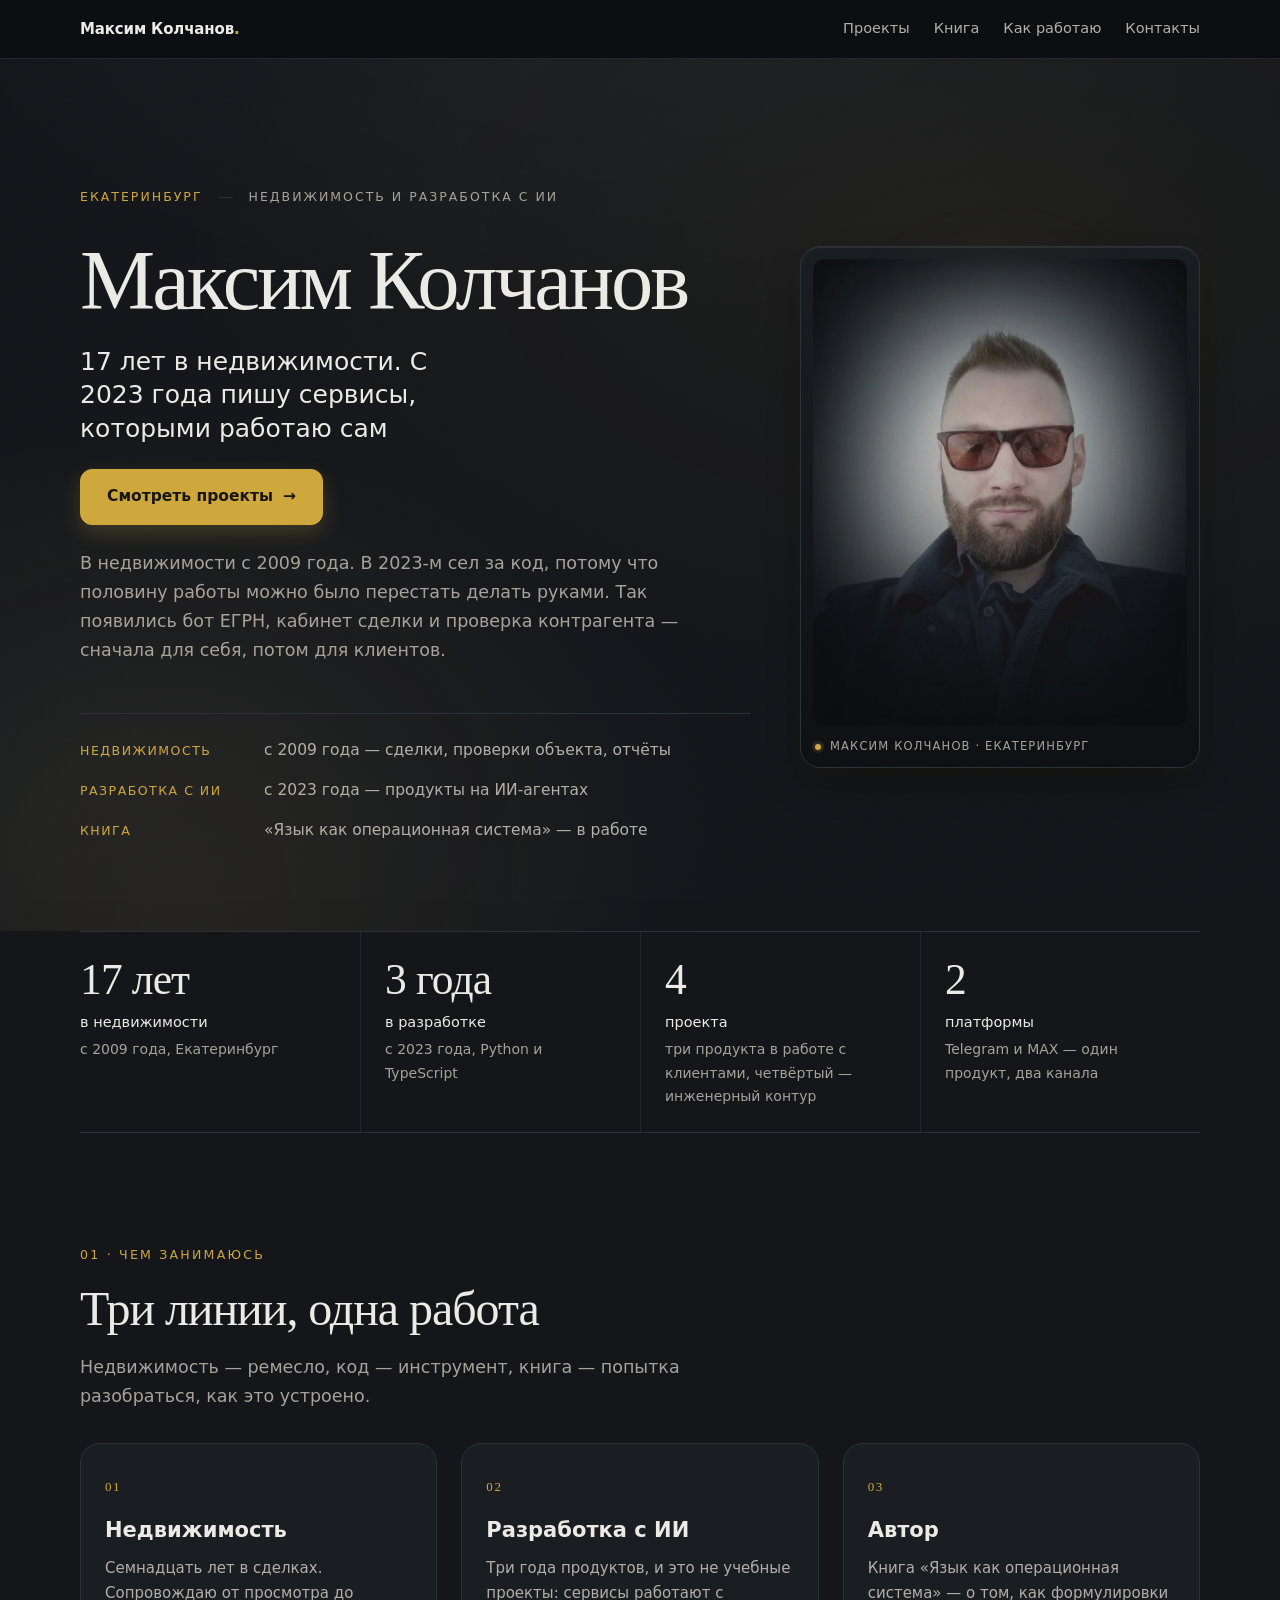
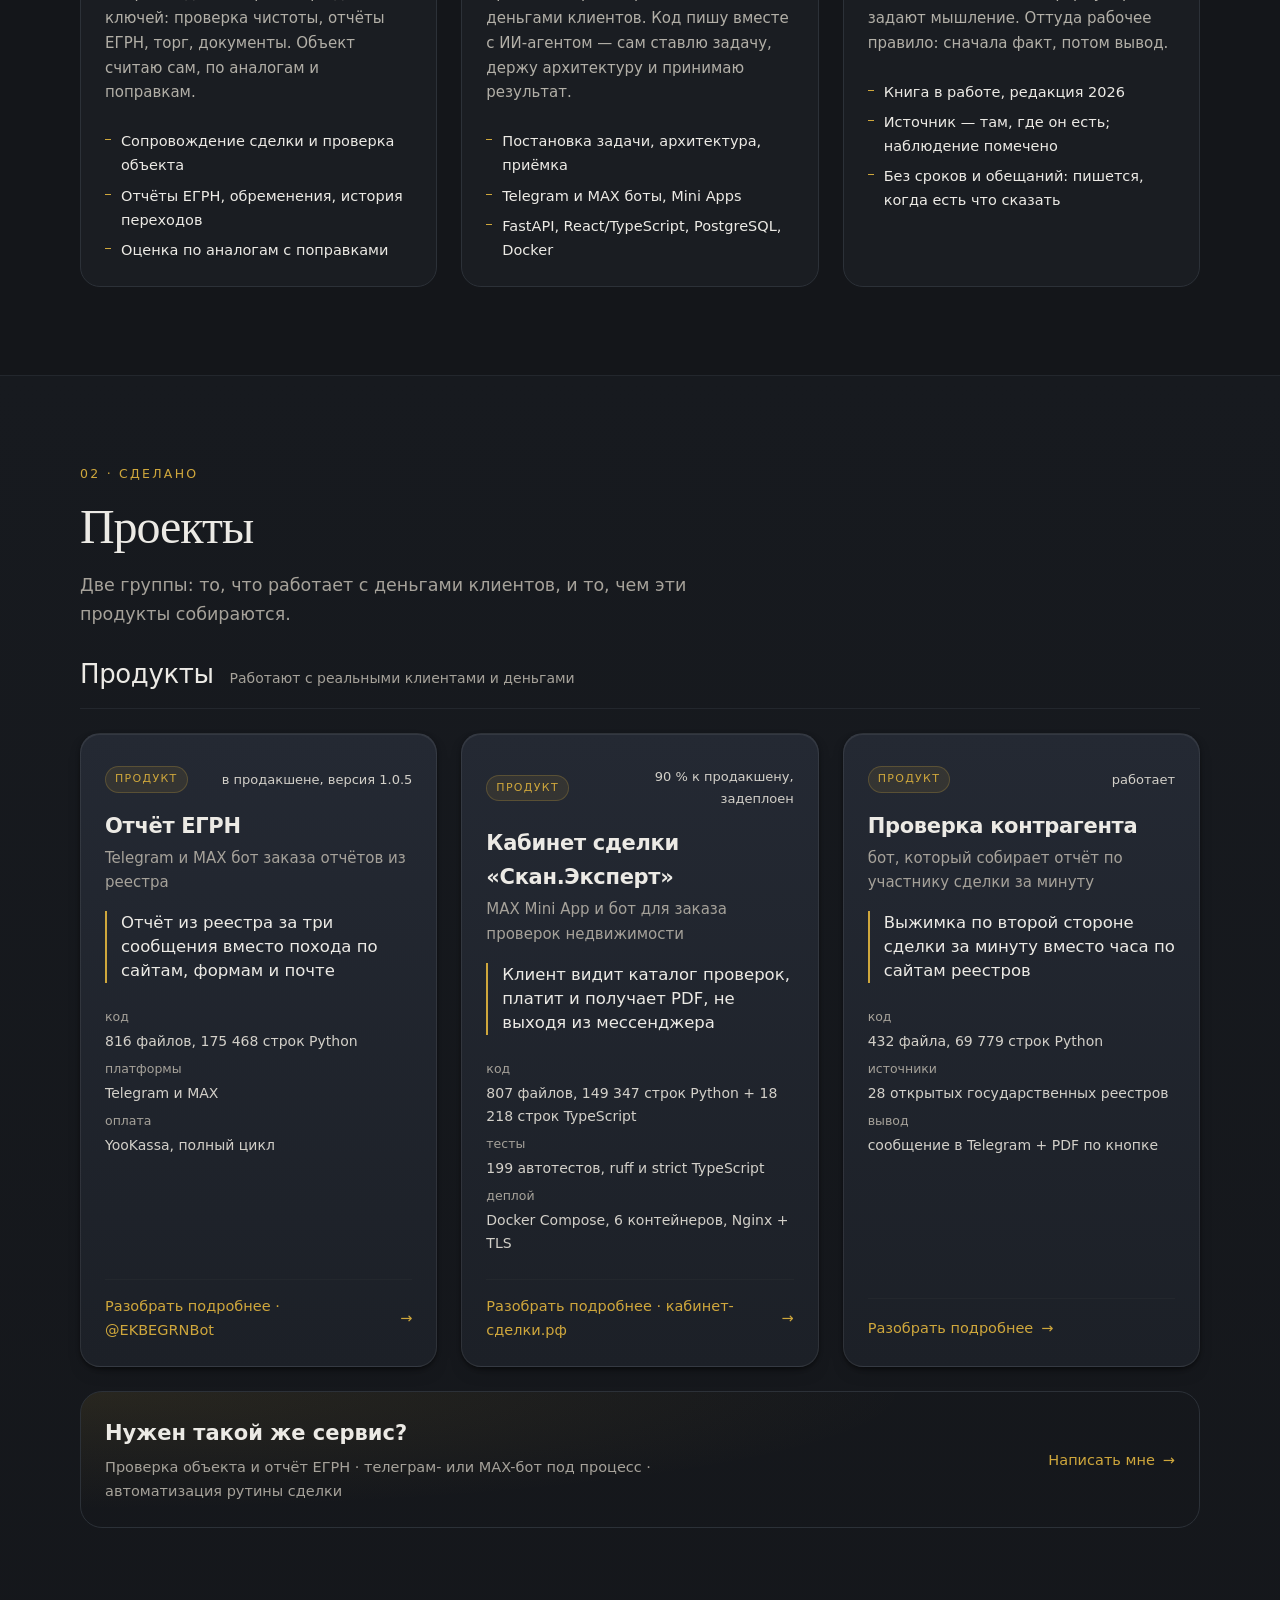
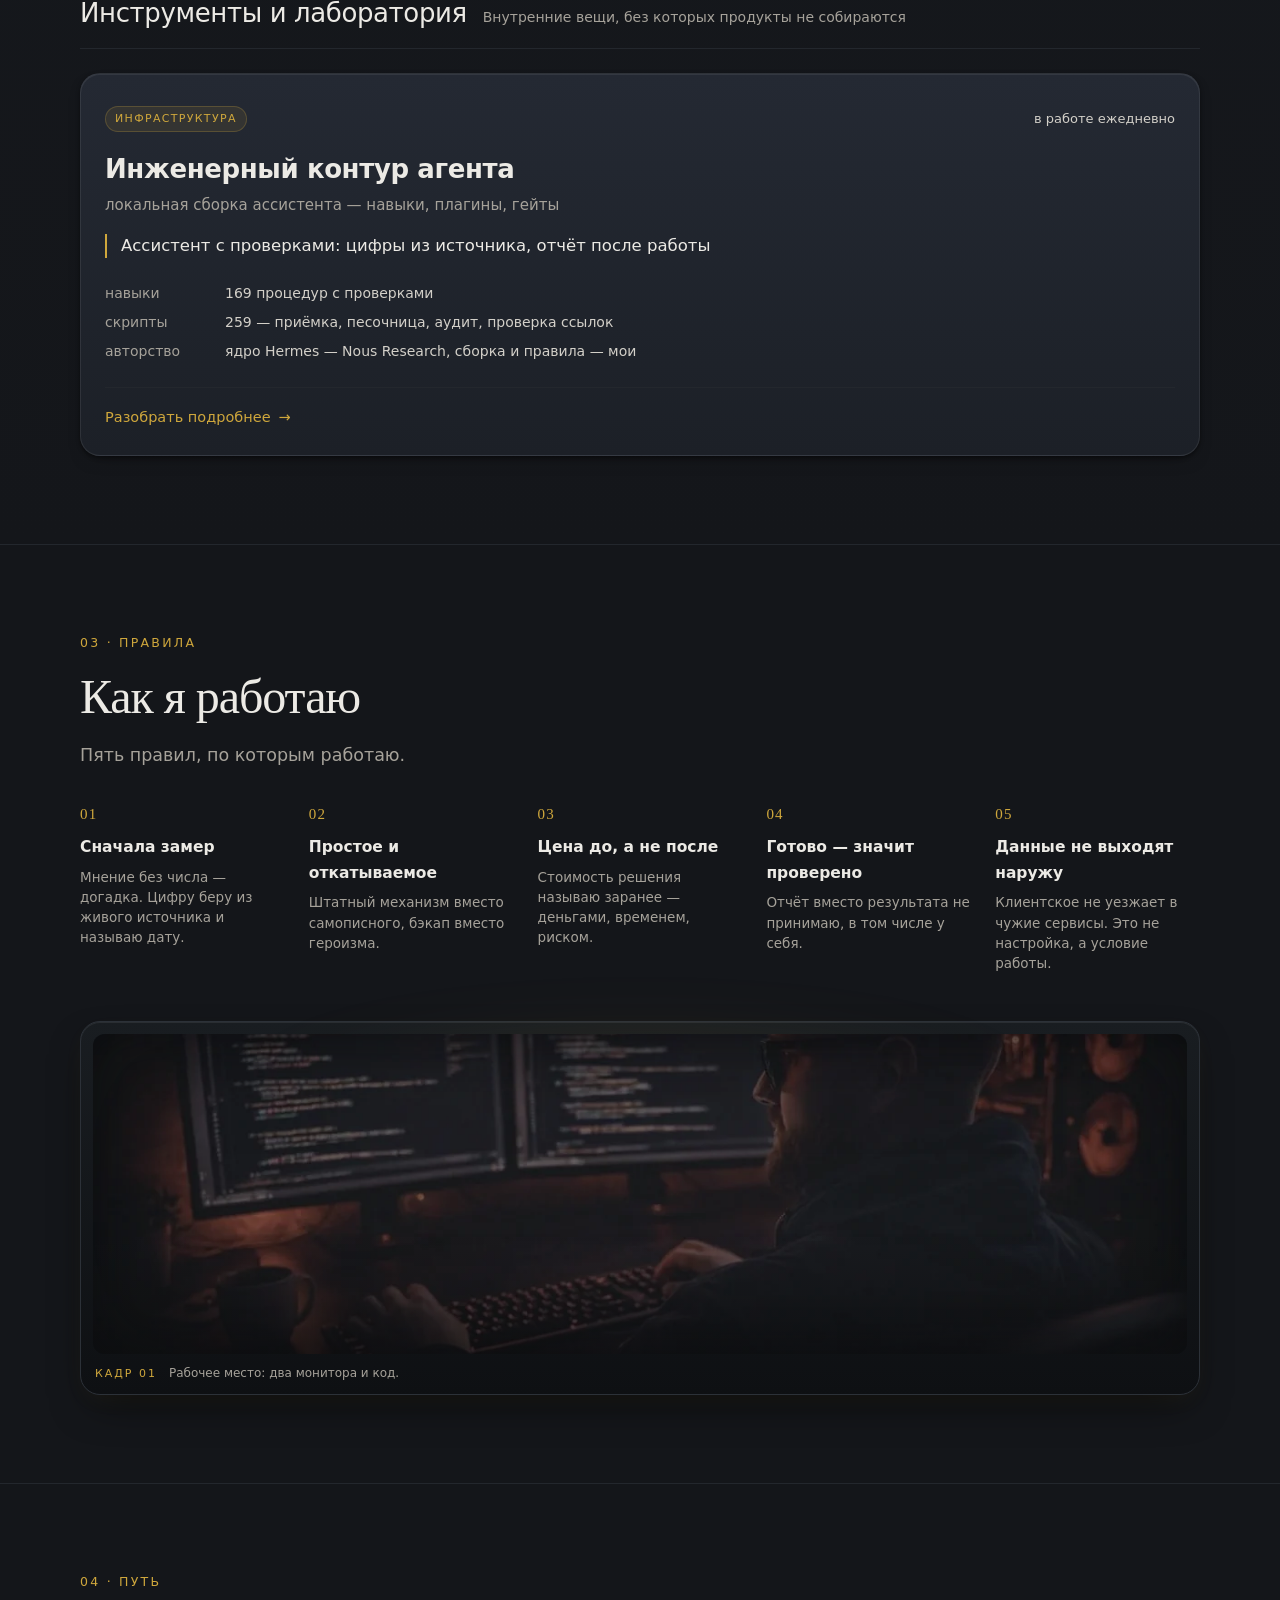
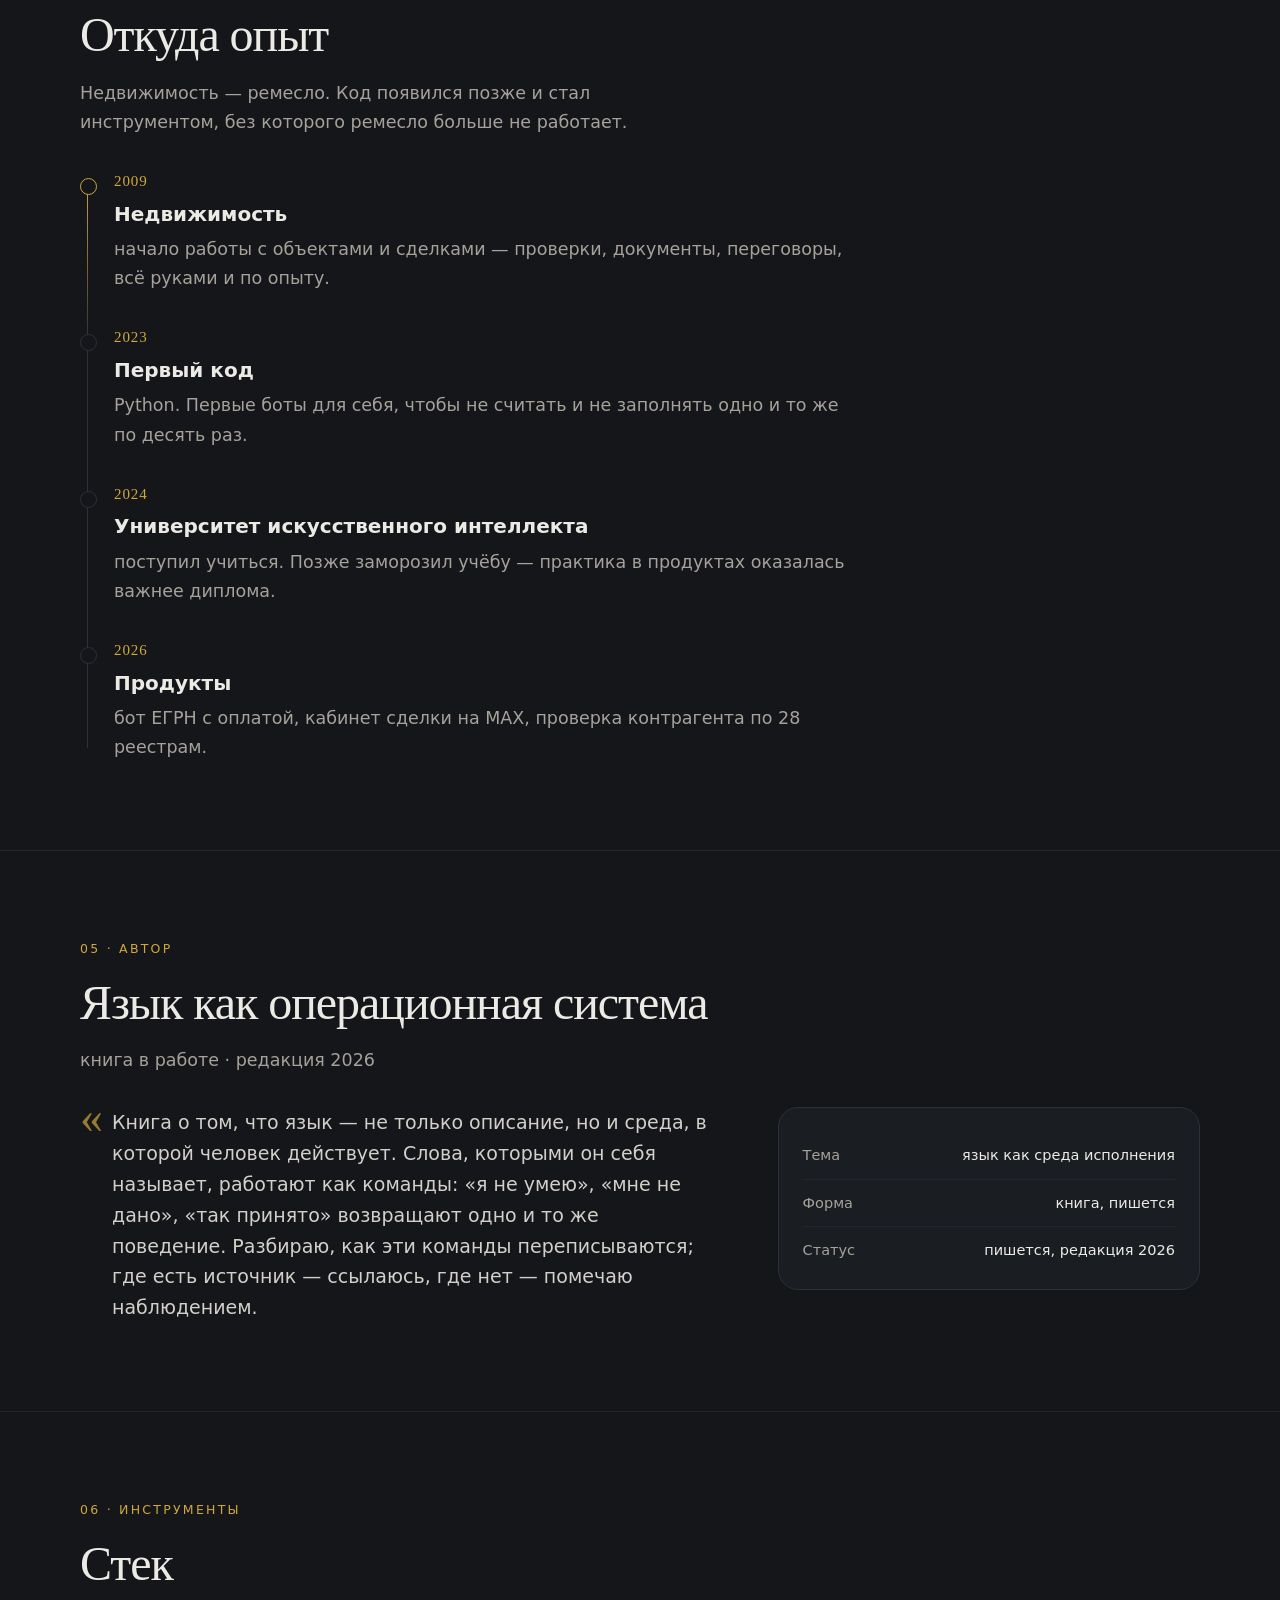
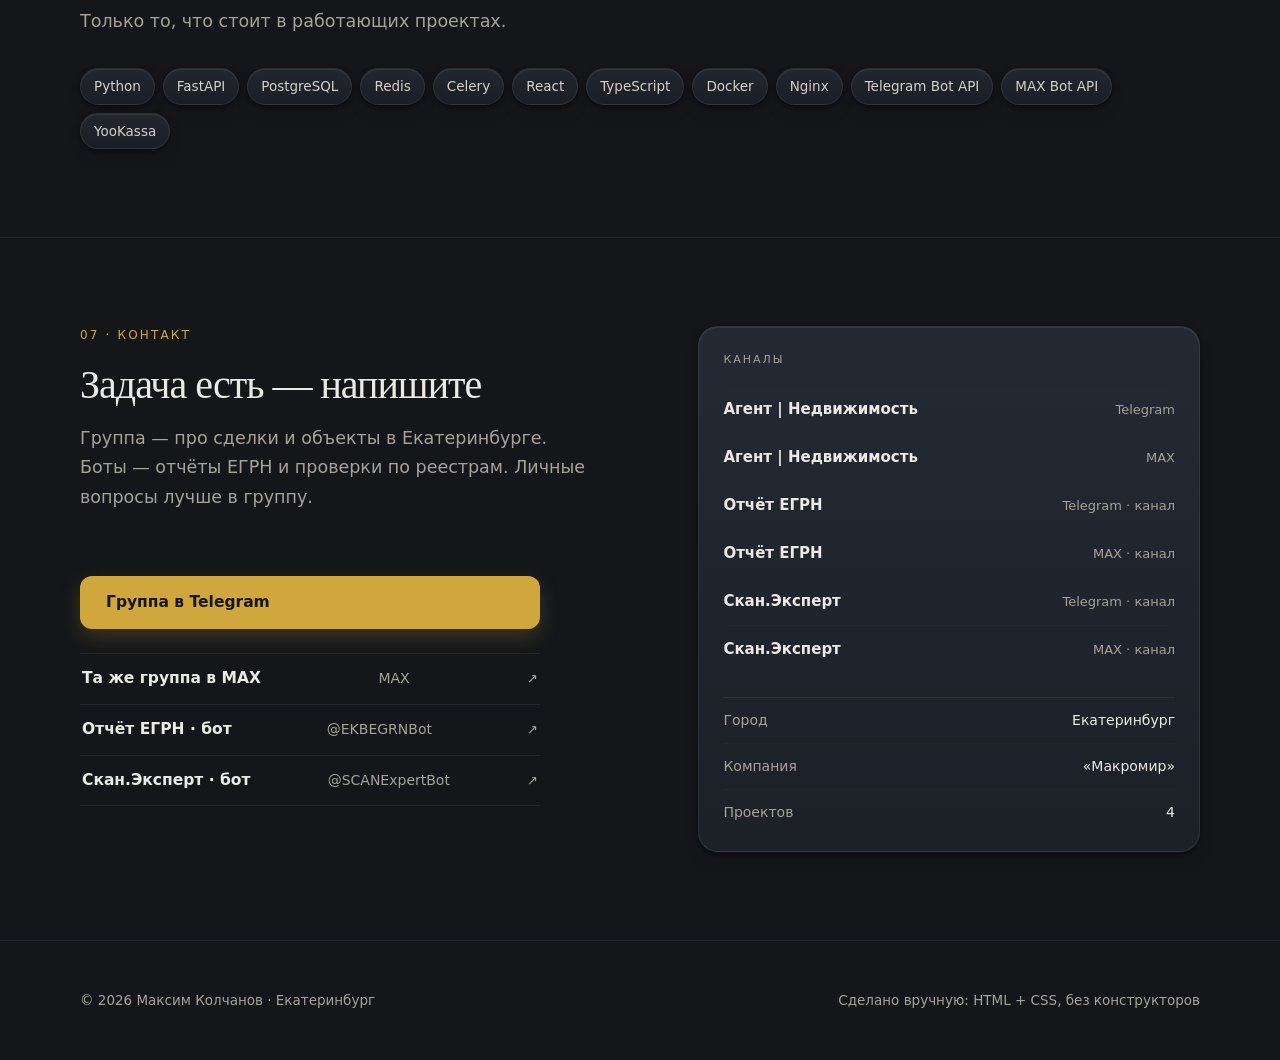
==== commit c0322d08: "Текст: книга без «многотомника», убран пафос в подзаголовках и подписях" ====
--- a/index.html
+++ b/index.html
@@ -62,8 +62,8 @@
           <span class="text">с 2023 года — продукты на ИИ-агентах</span>
         </div>
         <div class="line-item">
-          <span class="label">Автор</span>
-          <span class="text">исследование «Язык как операционная система»</span>
+          <span class="label">Книга</span>
+          <span class="text">«Язык как операционная система» — в работе</span>
         </div>
       </div>
     </div>
@@ -102,7 +102,7 @@
     <div class="section-head">
       <span class="mark">01 · чем занимаюсь</span>
       <h2>Три линии, одна работа</h2>
-      <p>Недвижимость даёт задачу, код даёт инструмент, книга объясняет, зачем всё это.</p>
+      <p>Недвижимость — ремесло, код — инструмент, книга — попытка разобраться, как это устроено.</p>
     </div>
     <div class="dirs">
       <article class="dir">
@@ -125,9 +125,9 @@
         <span class="num">03</span>
         <h3>Автор</h3>
         <p>Книга «Язык как операционная система» — о том, как формулировки задают
-мышление. Оттуда рабочая этика: сначала факт, потом вывод.
-</p>
-        <ul><li>Авторская книга, многотомник</li><li>Метод: спокойствие → осознание → созерцание → создание</li><li>Источник там, где он есть; наблюдение помечено наблюдением</li></ul>
+мышление. Оттуда рабочее правило: сначала факт, потом вывод.
+</p>
+        <ul><li>Книга в работе, редакция 2026</li><li>Источник — там, где он есть; наблюдение помечено</li><li>Без сроков и обещаний: пишется, когда есть что сказать</li></ul>
       </article>
     </div>
   </div>
@@ -213,7 +213,7 @@
         </div>
         <h3>Инженерный контур агента</h3>
         <div class="sub">локальная сборка ассистента — навыки, плагины, гейты</div>
-        <p class="result">Ассистент, который не выдумывает цифры и не отчитывается вместо работы</p>
+        <p class="result">Ассистент с проверками: цифры из источника, отчёт после работы</p>
         <div class="facts">
           <div class="fact"><span class="k">навыки</span><span class="v">169 процедур с проверками</span></div>
           <div class="fact"><span class="k">скрипты</span><span class="v">259 — приёмка, песочница, аудит, проверка ссылок</span></div>
@@ -231,7 +231,7 @@
     <div class="section-head">
       <span class="mark">03 · правила</span>
       <h2>Как я работаю</h2>
-      <p>Пять правил, которые дороже любого обещания.</p>
+      <p>Пять правил, по которым работаю.</p>
     </div>
     <div class="principles">
       <div class="principle">
@@ -270,7 +270,7 @@
                alt="Рабочее место: два монитора с кодом" loading="lazy" decoding="async">
         </picture>
       </div>
-      <figcaption><span class="fig">Кадр 01</span>Рабочее место: два монитора, код, кофе. Всё остальное — детали, которые здесь не видны.</figcaption>
+      <figcaption><span class="fig">Кадр 01</span>Рабочее место: два монитора и код.</figcaption>
     </figure>
   </div>
 </section>
@@ -320,17 +320,14 @@
     <div class="section-head">
       <span class="mark">05 · автор</span>
       <h2>Язык как операционная система</h2>
-      <p>многотомник в работе · пишется, редакция 2026</p>
+      <p>книга в работе · редакция 2026</p>
     </div>
     <div class="book-grid">
-      <p class="book-quote">Книга о том, что язык — не средство описания, а среда исполнения. Слова, которыми
-человек себя называет, работают как вызовы: «я не умею», «мне не дано», «так принято»
-возвращают одно и то же поведение снова и снова. Разбираю, как эти вызовы
-переписываются, где у меня есть источник — ссылаюсь на него, где нет — помечаю наблюдением.
+      <p class="book-quote">Книга о том, что язык — не только описание, но и среда, в которой человек действует. Слова, которыми он себя называет, работают как команды: «я не умею», «мне не дано», «так принято» возвращают одно и то же поведение. Разбираю, как эти команды переписываются; где есть источник — ссылаюсь, где нет — помечаю наблюдением.
 </p>
       <div class="book-facts">
         <div class="row"><span>Тема</span><span>язык как среда исполнения</span></div>
-        <div class="row"><span>Форма</span><span>многотомник, пишется</span></div>
+        <div class="row"><span>Форма</span><span>книга, пишется</span></div>
         <div class="row"><span>Статус</span><span>пишется, редакция 2026</span></div>
       </div>
     </div>
--- a/assets/style.css
+++ b/assets/style.css
@@ -23,6 +23,15 @@
   --muted: #a6a29a;
   --accent: #cfa73c;
   --accent-soft: rgba(207, 167, 60, 0.14);
+  --accent-hover: #e0bb55;
+  --hair-high: rgba(255, 255, 255, 0.07);
+
+  /* шкала высот: ступень задаётся светлотой + кромкой, тень только поддерживает */
+  --e1: inset 0 1px 0 rgba(255, 255, 255, 0.07), 0 2px 4px rgba(0, 0, 0, 0.45), 0 8px 20px -12px rgba(0, 0, 0, 0.50);
+  --e2: inset 0 1px 0 rgba(255, 255, 255, 0.065), 0 6px 20px -8px rgba(0, 0, 0, 0.55);
+  --e3: inset 0 1px 0 rgba(255, 255, 255, 0.075), 0 18px 40px -14px rgba(0, 0, 0, 0.65), 0 8px 24px -10px rgba(207, 167, 60, 0.14);
+  --ease-out: cubic-bezier(0.22, 1, 0.36, 1);
+  --ease-in: cubic-bezier(0.64, 0, 0.78, 0);
 
   /* модульная сетка 8px */
   --s1: 8px;  --s2: 16px; --s3: 24px; --s4: 32px;
@@ -55,6 +64,13 @@
 
 img { max-width: 100%; display: block; }
 a { color: inherit; text-decoration: none; }
+/* зерно: снимает бандинг градиентов и даёт «материал» вместо ровной заливки */
+body::after {
+  content: ""; position: fixed; inset: 0; z-index: 60; pointer-events: none;
+  opacity: 0.035; mix-blend-mode: overlay;
+  background-image: url("data:image/svg+xml,%3Csvg xmlns='http://www.w3.org/2000/svg' width='160' height='160'%3E%3Cfilter id='n'%3E%3CfeTurbulence type='fractalNoise' baseFrequency='0.85' numOctaves='3' stitchTiles='stitch'/%3E%3C/filter%3E%3Crect width='160' height='160' filter='url(%23n)'/%3E%3C/svg%3E");
+}
+@media (prefers-reduced-motion: reduce) { body::after { opacity: 0.025; } }
 .wrap { width: min(100% - 44px, var(--max)); margin-inline: auto; }
 
 /* ── верхняя панель: тонкая, не спорит с фигурой ── */
@@ -91,21 +107,23 @@
   padding: var(--s8) 0 var(--s7);
   /* свет вокруг фигуры: тёплый ореол под тон лица и холодный под тон фона фото */
   background:
+    radial-gradient(60% 90% at 14% 96%, rgba(207, 167, 60, 0.075), transparent 62%),
     radial-gradient(1150px 620px at 76% 22%, rgba(207, 167, 60, 0.055), transparent 70%),
-    radial-gradient(900px 520px at 8% 86%, rgba(126, 137, 150, 0.055), transparent 72%);
-}
-/* сетка: лицо справа на всю высоту, на телефоне — сразу под именем */
+    radial-gradient(900px 520px at 8% 86%, rgba(126, 137, 150, 0.055), transparent 72%),
+    radial-gradient(80% 55% at 50% -8%, rgba(255, 255, 255, 0.035), transparent 70%);
+}
+/* сетка: текст шире, портрет — компактная карточка справа; на телефоне под именем */
 .hero-grid {
   display: grid;
-  grid-template-columns: 1.02fr 0.98fr;
+  grid-template-columns: minmax(0, 1.25fr) minmax(280px, 0.75fr);
   grid-template-areas: "head portrait" "body portrait";
   grid-template-rows: auto 1fr;
-  column-gap: var(--s6); row-gap: var(--s3);
+  column-gap: var(--s5); row-gap: var(--s3);
   align-items: start;
 }
 .hero-head { grid-area: head; min-width: 0; padding-top: var(--s2); }
 .hero-body { grid-area: body; min-width: 0; }
-.hero-grid .portrait { grid-area: portrait; align-self: center; }
+.hero-grid .portrait { grid-area: portrait; align-self: center; justify-self: end; width: 100%; max-width: 400px; }
 
 .eyebrow {
   display: flex; flex-wrap: wrap; align-items: center; gap: var(--s1) var(--s2);
@@ -152,7 +170,7 @@
   background: linear-gradient(180deg, #191d21 0%, #0e1013 100%);
   border: 1px solid var(--line);
   border-radius: 20px;
-  box-shadow: 0 36px 90px rgba(0, 0, 0, 0.5), inset 0 1px 0 rgba(255, 255, 255, 0.05);
+  box-shadow: var(--e3);
 }
 .portrait::before {
   content: ""; position: absolute; inset: -10% 0 auto 0; height: 58%;
@@ -160,7 +178,7 @@
   filter: blur(30px); pointer-events: none;
 }
 .portrait-inner, .workspace-inner { position: relative; border-radius: 12px; overflow: hidden; }
-.portrait-inner img { width: 100%; height: auto; }
+.portrait-inner img { width: 100%; height: auto; aspect-ratio: 4 / 5; object-fit: cover; object-position: center 20%; }
 .workspace-inner img { width: 100%; height: clamp(190px, 26vw, 320px); object-fit: cover; }
 /* виньетка: край снимка темнее своего фона — шва к паспарту не видно */
 .portrait-inner::before, .workspace-inner::before {
@@ -266,13 +284,15 @@
 #projects .group-block[data-group="products"] .fact { grid-template-columns: 1fr; gap: 2px; }
 #projects .group-block[data-group="products"] .fact .k { font-size: 12.5px; }
 .card {
-  background: var(--surface); border: 1px solid transparent; border-radius: var(--radius);
+  background: linear-gradient(180deg, #242933 0%, #1c2027 100%);
+  border: 1px solid rgba(255, 255, 255, 0.08);
+  border-radius: var(--radius);
   padding: var(--s4) var(--s3) var(--s3);
   display: flex; flex-direction: column;
-  box-shadow: 0 1px 2px rgba(0, 0, 0, 0.16), 0 10px 30px rgba(0, 0, 0, 0.14);
-  transition: border-color .2s var(--ease), transform .2s var(--ease), background .2s var(--ease), box-shadow .2s var(--ease);
-}
-.card:hover { transform: translateY(-3px); background: #1e2229; box-shadow: 0 2px 4px rgba(0, 0, 0, 0.2), 0 18px 44px rgba(0, 0, 0, 0.34); }
+  box-shadow: var(--e1);
+  transition: border-color .2s var(--ease-out), transform .25s var(--ease-out), background .2s var(--ease-out), box-shadow .25s var(--ease-out);
+}
+.card:hover { transform: translateY(-2px); border-color: rgba(207, 167, 60, 0.22); box-shadow: var(--e2); }
 .card-top { display: flex; align-items: center; justify-content: space-between; gap: var(--s2); margin-bottom: var(--s2); }
 .kicker {
   font-size: 11px; letter-spacing: 0.12em; text-transform: uppercase; color: var(--accent);
@@ -352,7 +372,7 @@
 .book-facts .row span:last-child { text-align: right; }
 
 /* ── рабочее место: баннер-кадр ── */
-.workspace { margin: var(--s5) 0 0; position: relative; padding: 12px 12px 10px; background: linear-gradient(180deg, #191d21 0%, #0e1013 100%); border: 1px solid var(--line); border-radius: var(--radius); box-shadow: 0 36px 90px rgba(0, 0, 0, 0.5), inset 0 1px 0 rgba(255, 255, 255, 0.05); }
+.workspace { margin: var(--s5) 0 0; position: relative; padding: 12px 12px 10px; background: linear-gradient(180deg, #191d21 0%, #0e1013 100%); border: 1px solid var(--line); border-radius: var(--radius); box-shadow: var(--e3); }
 .workspace::before { content: ""; position: absolute; inset: -10% 0 auto 0; height: 58%; background: radial-gradient(closest-side, rgba(207, 167, 60, 0.15), transparent 72%); filter: blur(30px); pointer-events: none; }
 .workspace figcaption {
   margin: 11px 2px 1px;
@@ -371,9 +391,13 @@
 /* ── стек ── */
 .chips { display: flex; flex-wrap: wrap; gap: var(--s1); }
 .chip {
-  font-size: 13.5px; color: var(--text-2); border: 1px solid var(--line);
-  background: var(--surface-2); padding: 6px 13px; border-radius: 999px;
-}
+  font-size: 13.5px; color: var(--text-2); border: 1px solid var(--hair-high);
+  background: linear-gradient(180deg, #22262d 0%, #1b1f25 100%);
+  padding: 6px 13px; border-radius: 999px;
+  box-shadow: var(--e1);
+  transition: color .16s var(--ease-out), border-color .16s var(--ease-out), box-shadow .16s var(--ease-out);
+}
+.chip:hover { color: var(--text); border-color: rgba(207, 167, 60, 0.3); box-shadow: var(--e2); }
 
 /* ── контакты: один главный элемент ── */
 .contact-grid { display: grid; grid-template-columns: 1.05fr 0.95fr; gap: var(--s6); align-items: stretch; }
@@ -393,8 +417,10 @@
 .btn:active { transform: scale(0.985); }
 .contact-card {
   display: flex; flex-direction: column;
-  background: var(--surface); border: 1px solid var(--line);
+  background: linear-gradient(180deg, #242933 0%, #1c2027 100%);
+  border: 1px solid rgba(255, 255, 255, 0.08);
   border-radius: var(--radius); padding: var(--s3) var(--s3) var(--s2);
+  box-shadow: var(--e1);
 }
 .contact-card-cap {
   display: block; font-size: 11px; letter-spacing: .18em; text-transform: uppercase;
@@ -468,7 +494,7 @@
     grid-template-rows: auto auto auto;
     row-gap: var(--s3);
   }
-  .portrait { max-width: 100%; margin-top: 0; }
+  .hero-grid .portrait { max-width: 380px; margin-top: 0; justify-self: start; }
   .metrics-grid { grid-template-columns: repeat(2, 1fr); }
   .metric:nth-child(3) { padding-left: 0; border-left: none; }
   .metric:nth-child(n+3) { border-top: 1px solid var(--line-soft); }
@@ -489,9 +515,9 @@
   .tagline { font-size: 20px; }
   .eyebrow { font-size: 11.5px; letter-spacing: 0.1em; }
   .wrap { width: calc(100% - 36px); }
-  /* фото компактнее: было почти 500 px в высоту */
-  .portrait { max-width: 100%; }
-  .portrait-inner img { aspect-ratio: 4 / 5; object-fit: cover; object-position: center 22%; height: 340px; }
+  /* фото компактнее: на телефоне это визитка, а не постер */
+  .hero-grid .portrait { max-width: 300px; }
+  .portrait-inner img { height: 240px; object-position: center 22%; }
   .portrait figcaption { font-size: 11.5px; }
   /* метрики в две колонки вместо четырёх строк */
   .metrics-grid { grid-template-columns: 1fr 1fr; }
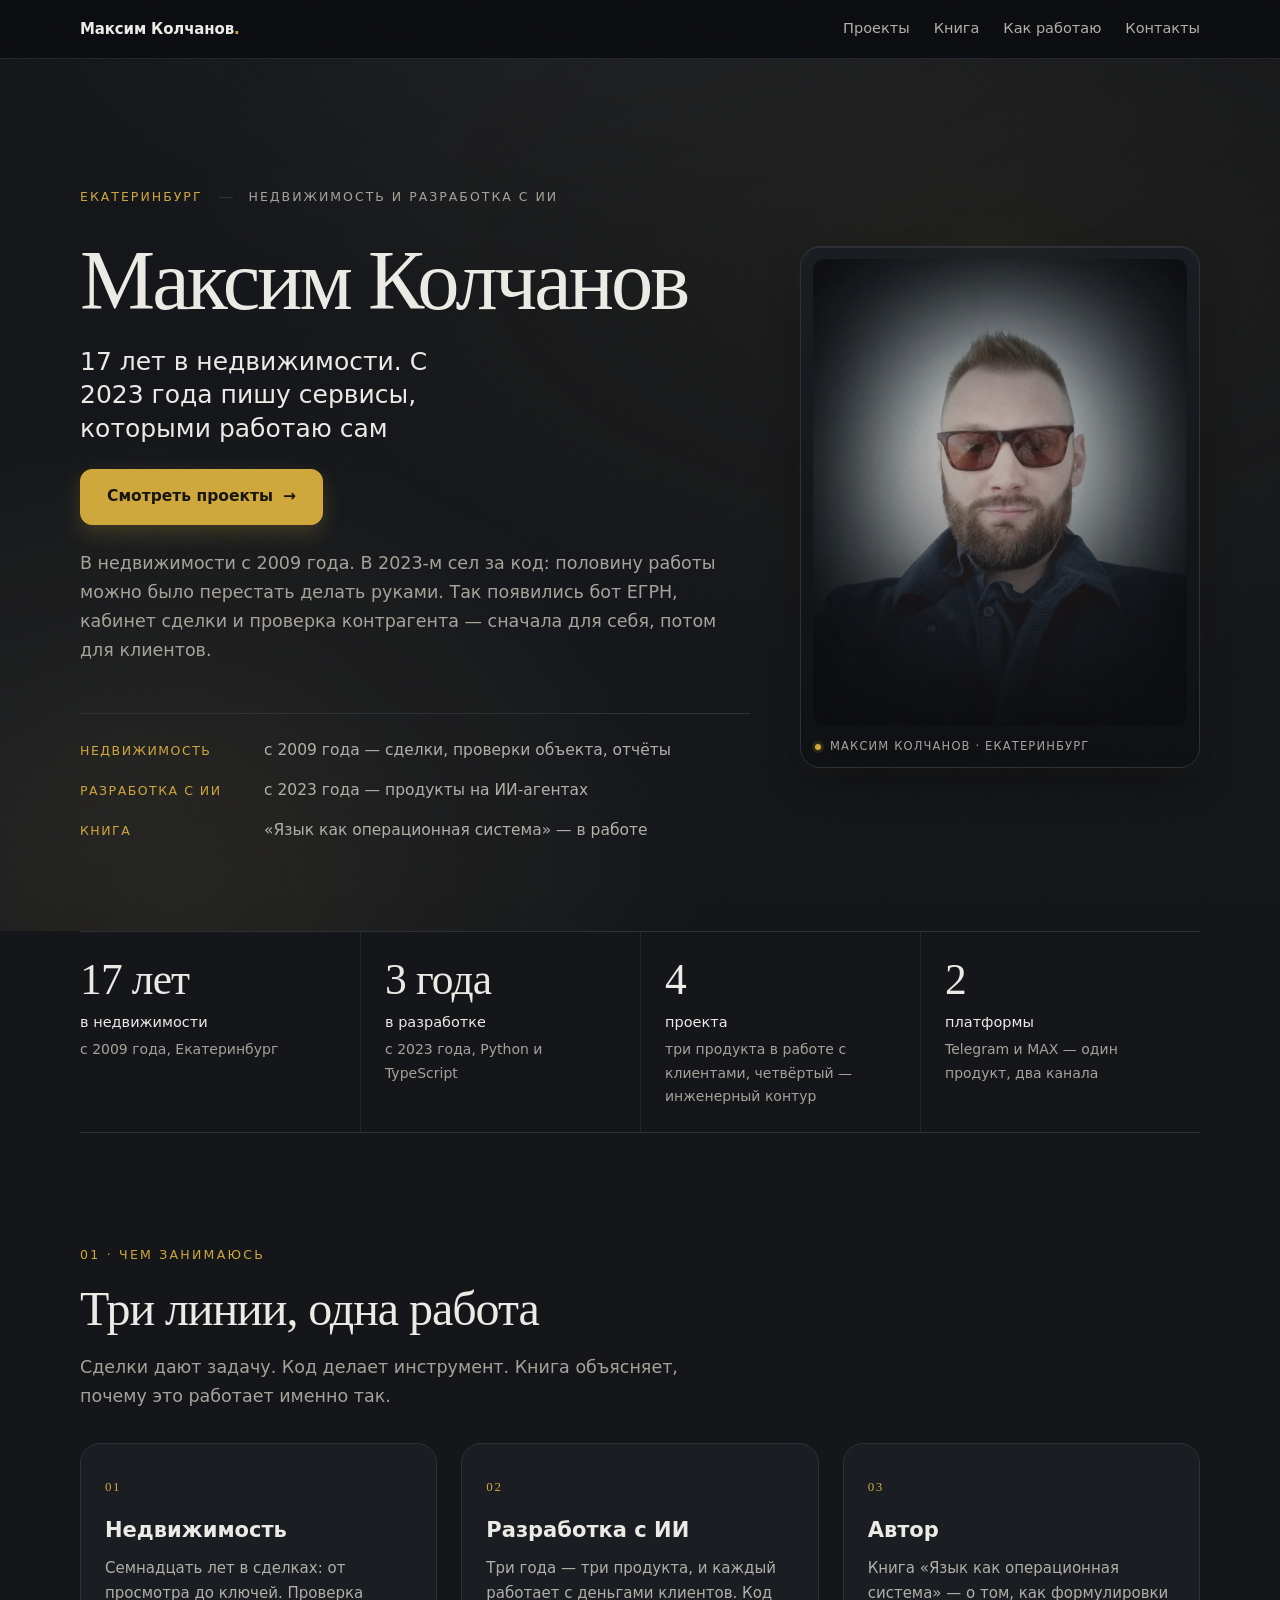
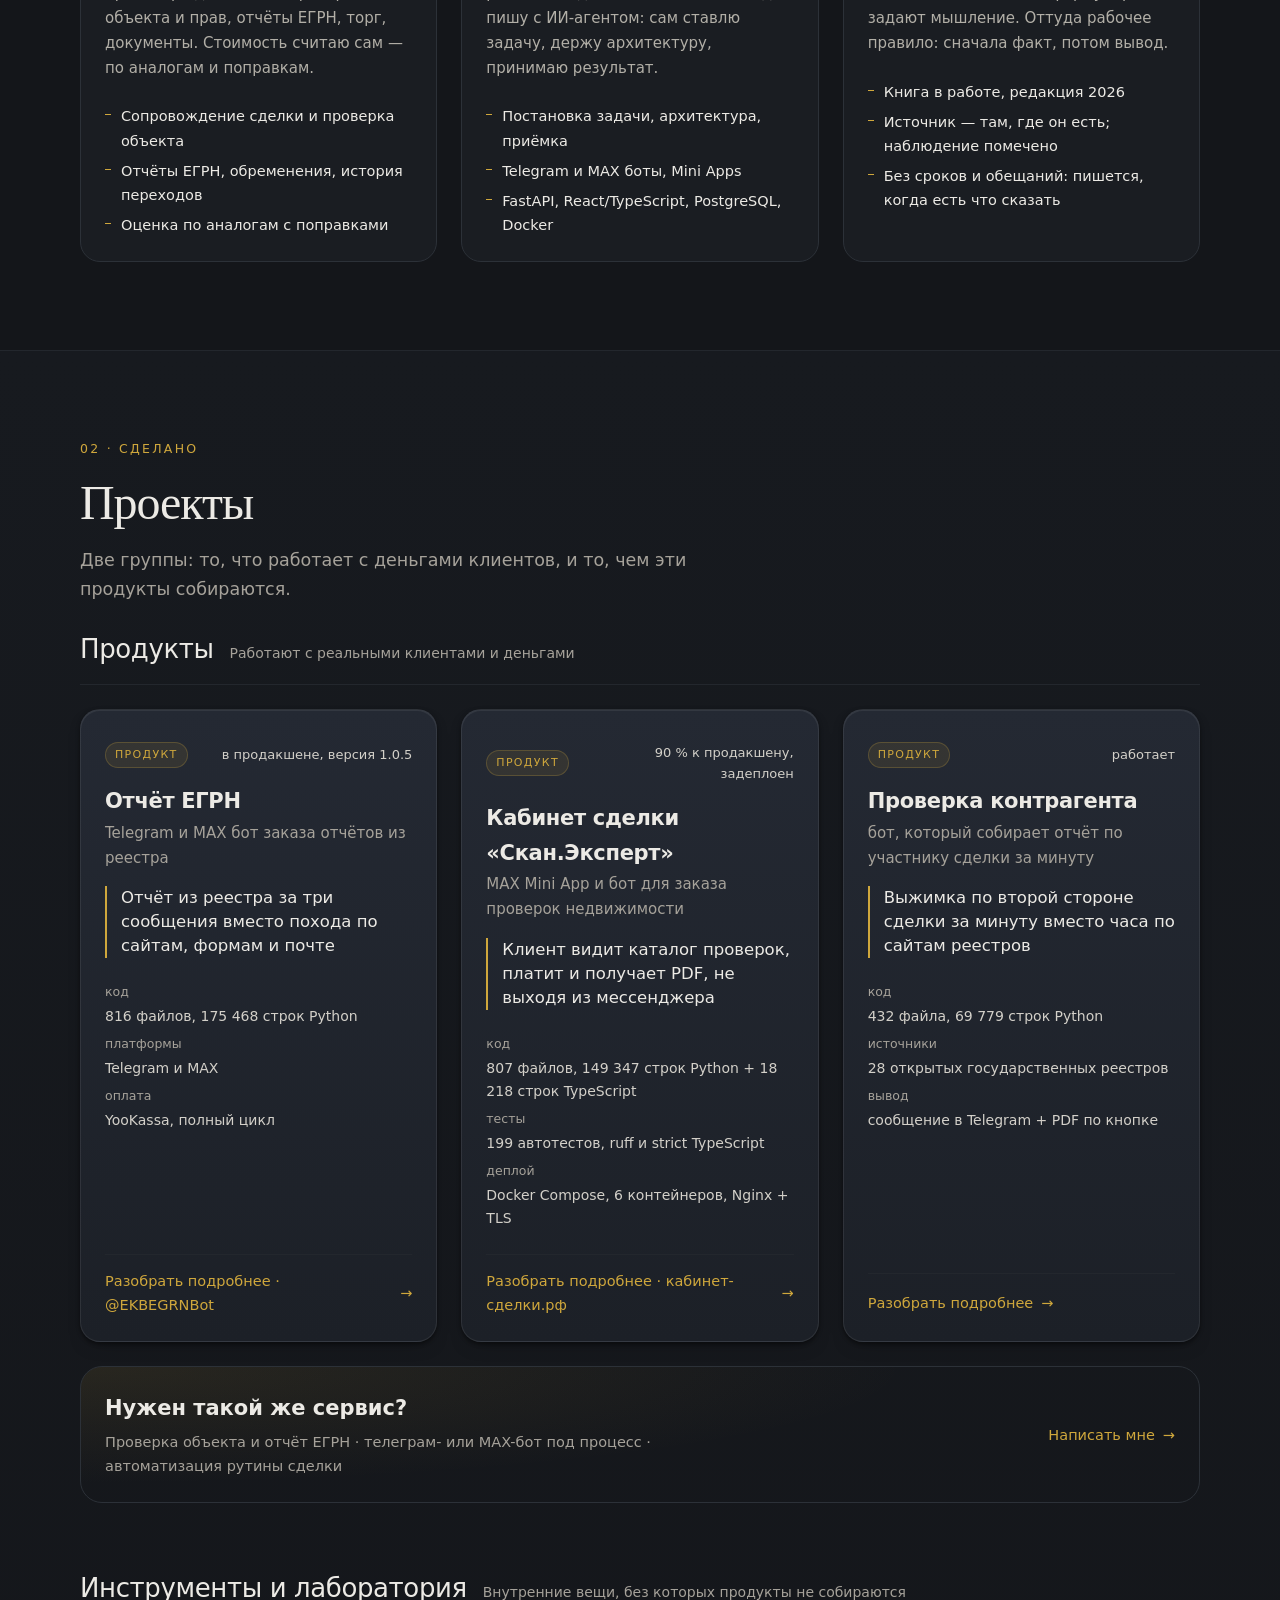
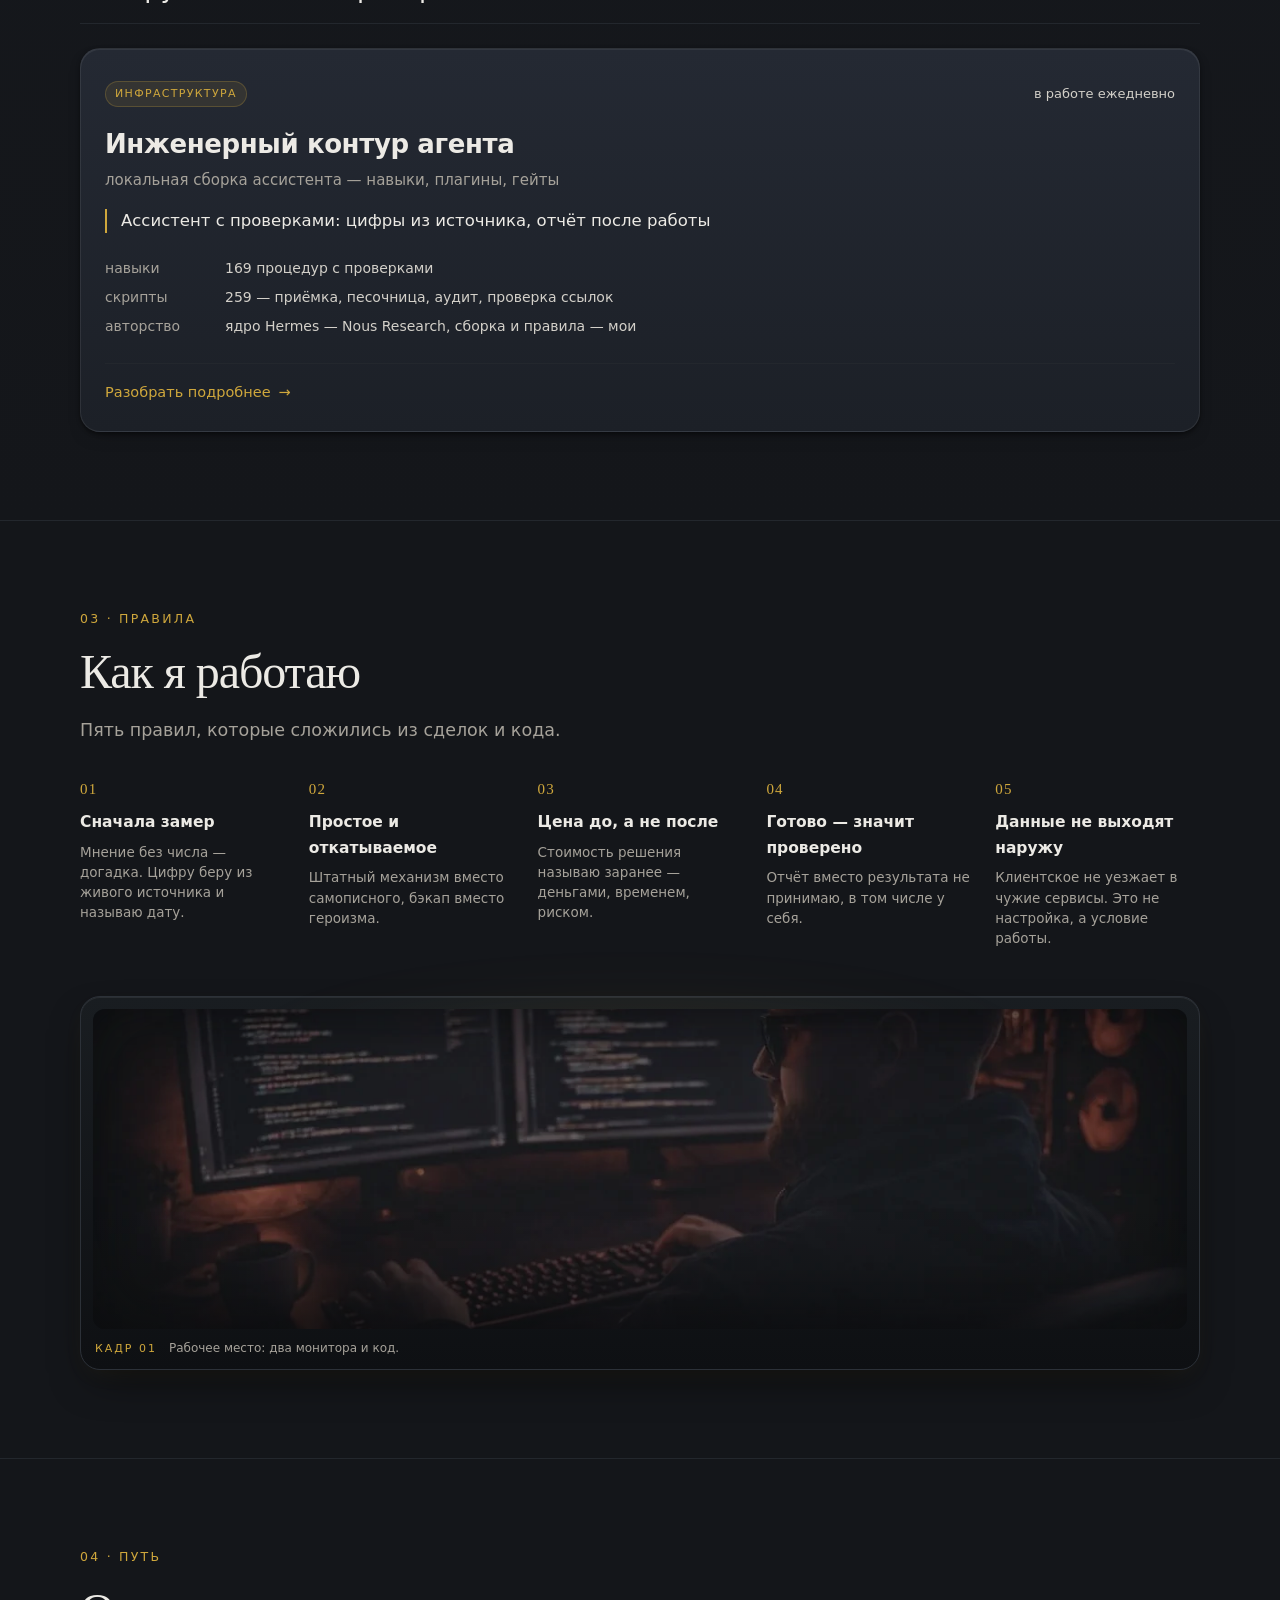
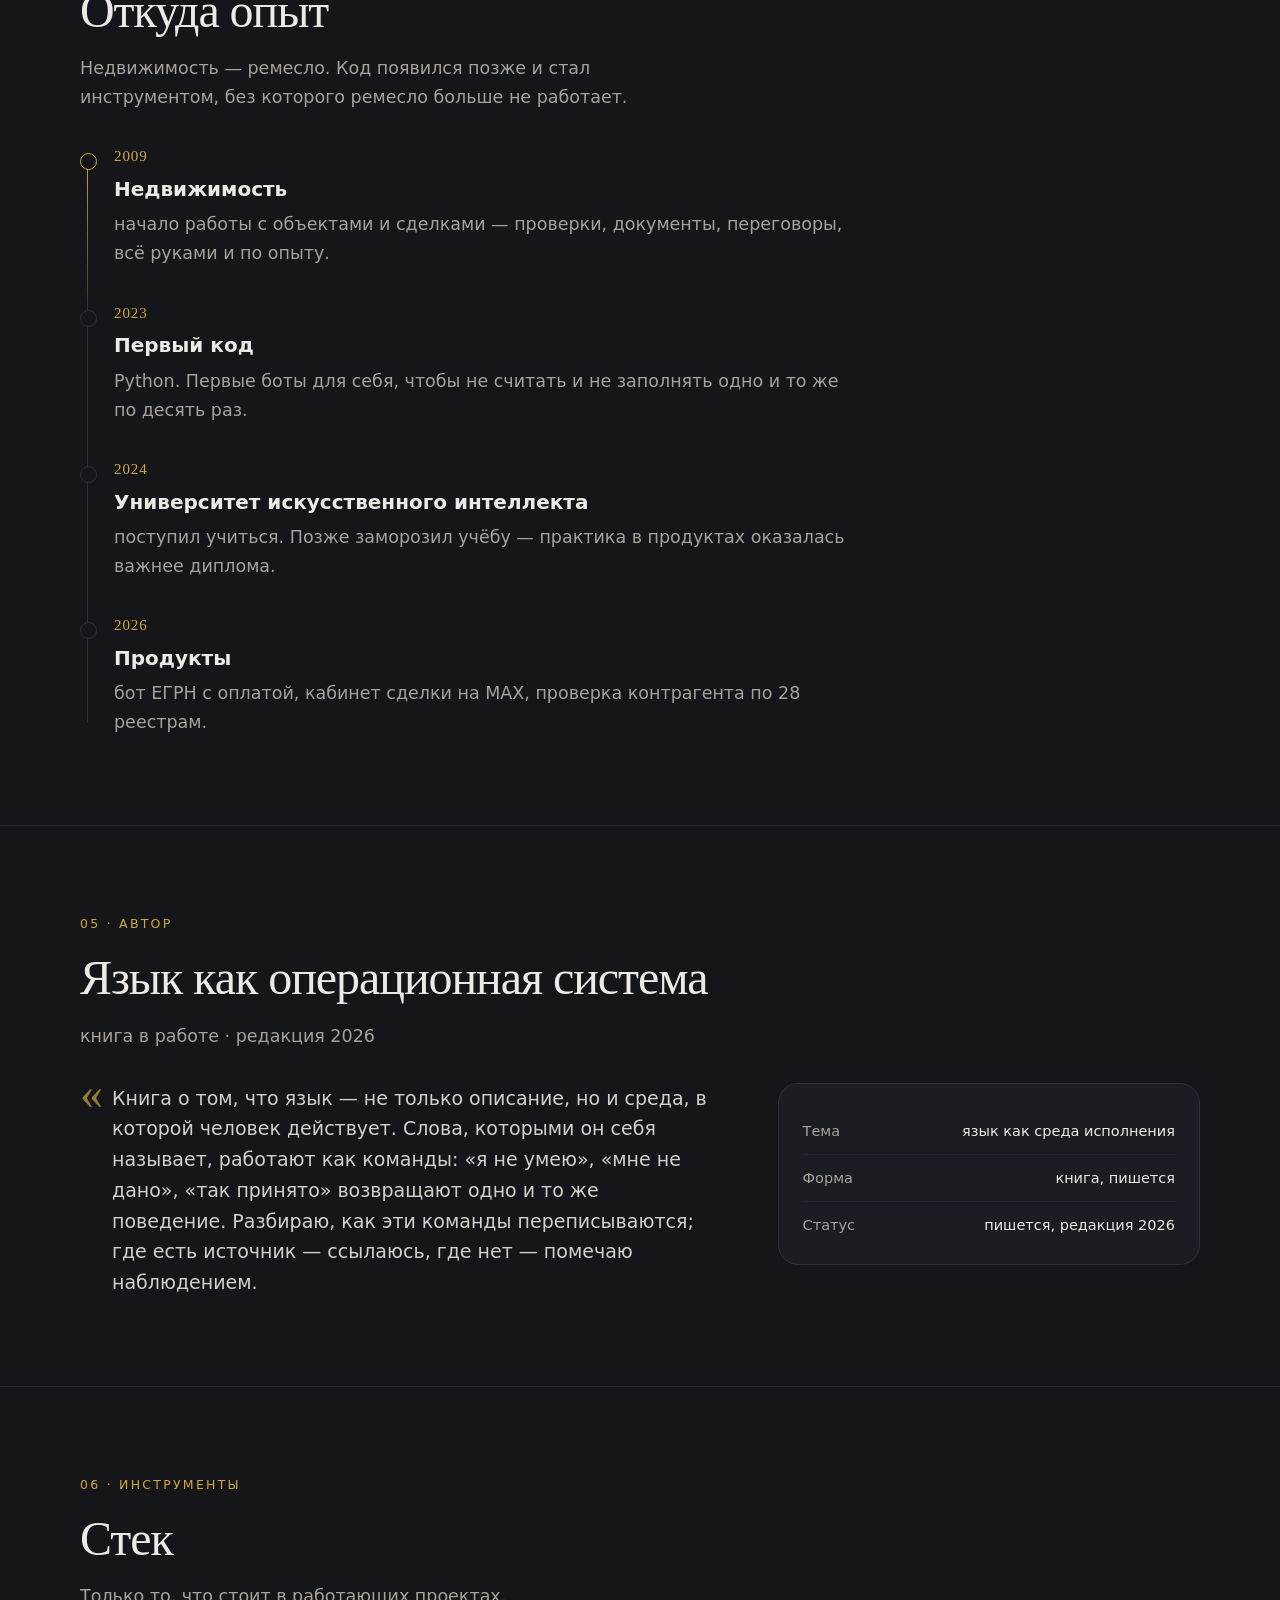
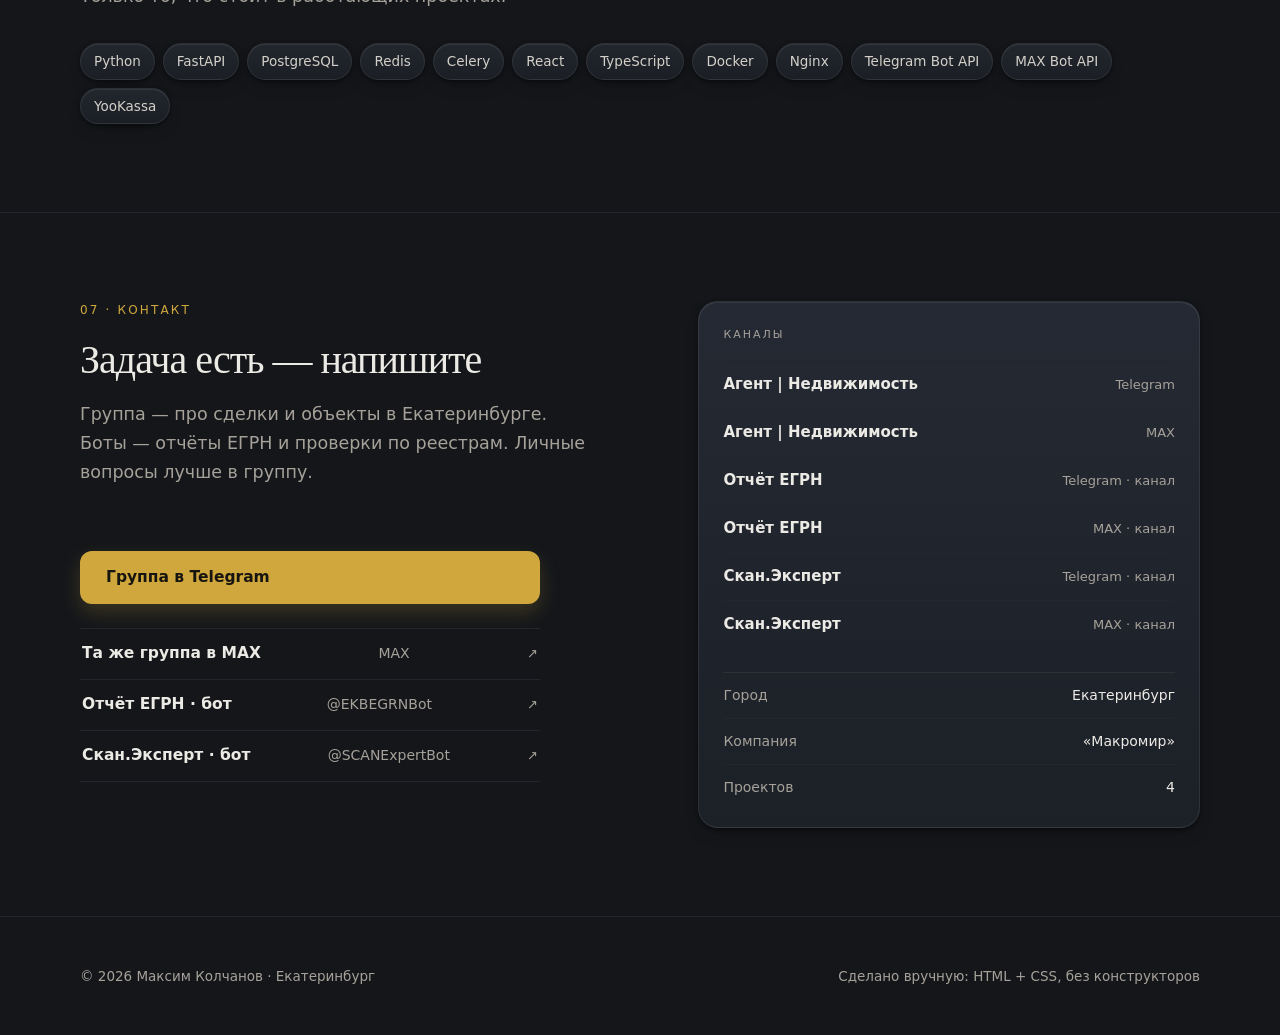
==== commit 54202ec8: "Текст: связки в подзаголовках и карточках, ритм фраз" ====
--- a/index.html
+++ b/index.html
@@ -48,10 +48,7 @@
       <figcaption><span class="dot"></span>Максим Колчанов · Екатеринбург</figcaption>
     </figure>
     <div class="hero-body">
-      <p class="intro">В недвижимости с 2009 года. В 2023-м сел за код, потому что половину работы можно было
-перестать делать руками. Так появились бот ЕГРН, кабинет сделки и проверка контрагента —
-сначала для себя, потом для клиентов.
-</p>
+      <p class="intro">В недвижимости с 2009 года. В 2023-м сел за код: половину работы можно было перестать делать руками. Так появились бот ЕГРН, кабинет сделки и проверка контрагента — сначала для себя, потом для клиентов.</p>
       <div class="lines">
         <div class="line-item">
           <span class="label">Недвижимость</span>
@@ -102,31 +99,25 @@
     <div class="section-head">
       <span class="mark">01 · чем занимаюсь</span>
       <h2>Три линии, одна работа</h2>
-      <p>Недвижимость — ремесло, код — инструмент, книга — попытка разобраться, как это устроено.</p>
+      <p>Сделки дают задачу. Код делает инструмент. Книга объясняет, почему это работает именно так.</p>
     </div>
     <div class="dirs">
       <article class="dir">
         <span class="num">01</span>
         <h3>Недвижимость</h3>
-        <p>Семнадцать лет в сделках. Сопровождаю от просмотра до ключей: проверка чистоты,
-отчёты ЕГРН, торг, документы. Объект считаю сам, по аналогам и поправкам.
-</p>
+        <p>Семнадцать лет в сделках: от просмотра до ключей. Проверка объекта и прав, отчёты ЕГРН, торг, документы. Стоимость считаю сам — по аналогам и поправкам.</p>
         <ul><li>Сопровождение сделки и проверка объекта</li><li>Отчёты ЕГРН, обременения, история переходов</li><li>Оценка по аналогам с поправками</li></ul>
       </article>
       <article class="dir">
         <span class="num">02</span>
         <h3>Разработка с ИИ</h3>
-        <p>Три года продуктов, и это не учебные проекты: сервисы работают с деньгами клиентов.
-Код пишу вместе с ИИ-агентом — сам ставлю задачу, держу архитектуру и принимаю результат.
-</p>
+        <p>Три года — три продукта, и каждый работает с деньгами клиентов. Код пишу с ИИ-агентом: сам ставлю задачу, держу архитектуру, принимаю результат.</p>
         <ul><li>Постановка задачи, архитектура, приёмка</li><li>Telegram и MAX боты, Mini Apps</li><li>FastAPI, React/TypeScript, PostgreSQL, Docker</li></ul>
       </article>
       <article class="dir">
         <span class="num">03</span>
         <h3>Автор</h3>
-        <p>Книга «Язык как операционная система» — о том, как формулировки задают
-мышление. Оттуда рабочее правило: сначала факт, потом вывод.
-</p>
+        <p>Книга «Язык как операционная система» — о том, как формулировки задают мышление. Оттуда рабочее правило: сначала факт, потом вывод.</p>
         <ul><li>Книга в работе, редакция 2026</li><li>Источник — там, где он есть; наблюдение помечено</li><li>Без сроков и обещаний: пишется, когда есть что сказать</li></ul>
       </article>
     </div>
@@ -231,7 +222,7 @@
     <div class="section-head">
       <span class="mark">03 · правила</span>
       <h2>Как я работаю</h2>
-      <p>Пять правил, по которым работаю.</p>
+      <p>Пять правил, которые сложились из сделок и кода.</p>
     </div>
     <div class="principles">
       <div class="principle">
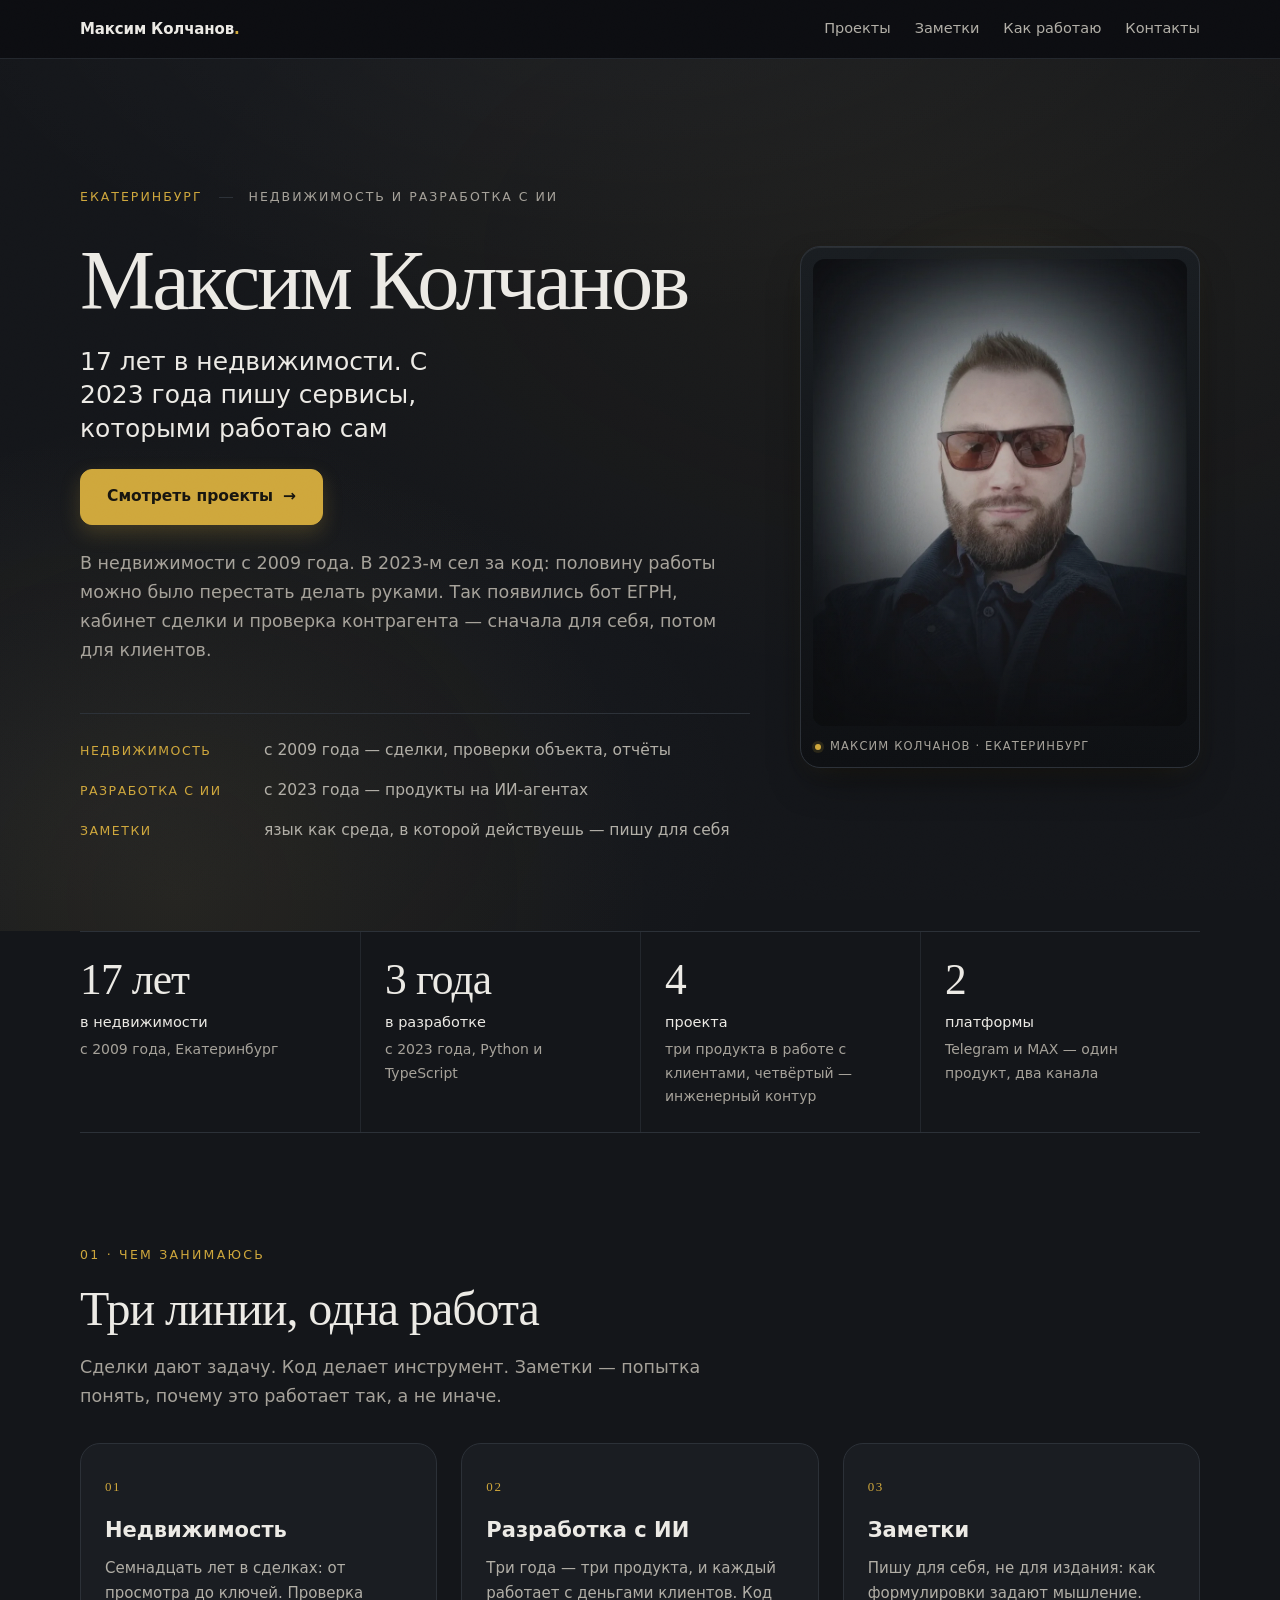
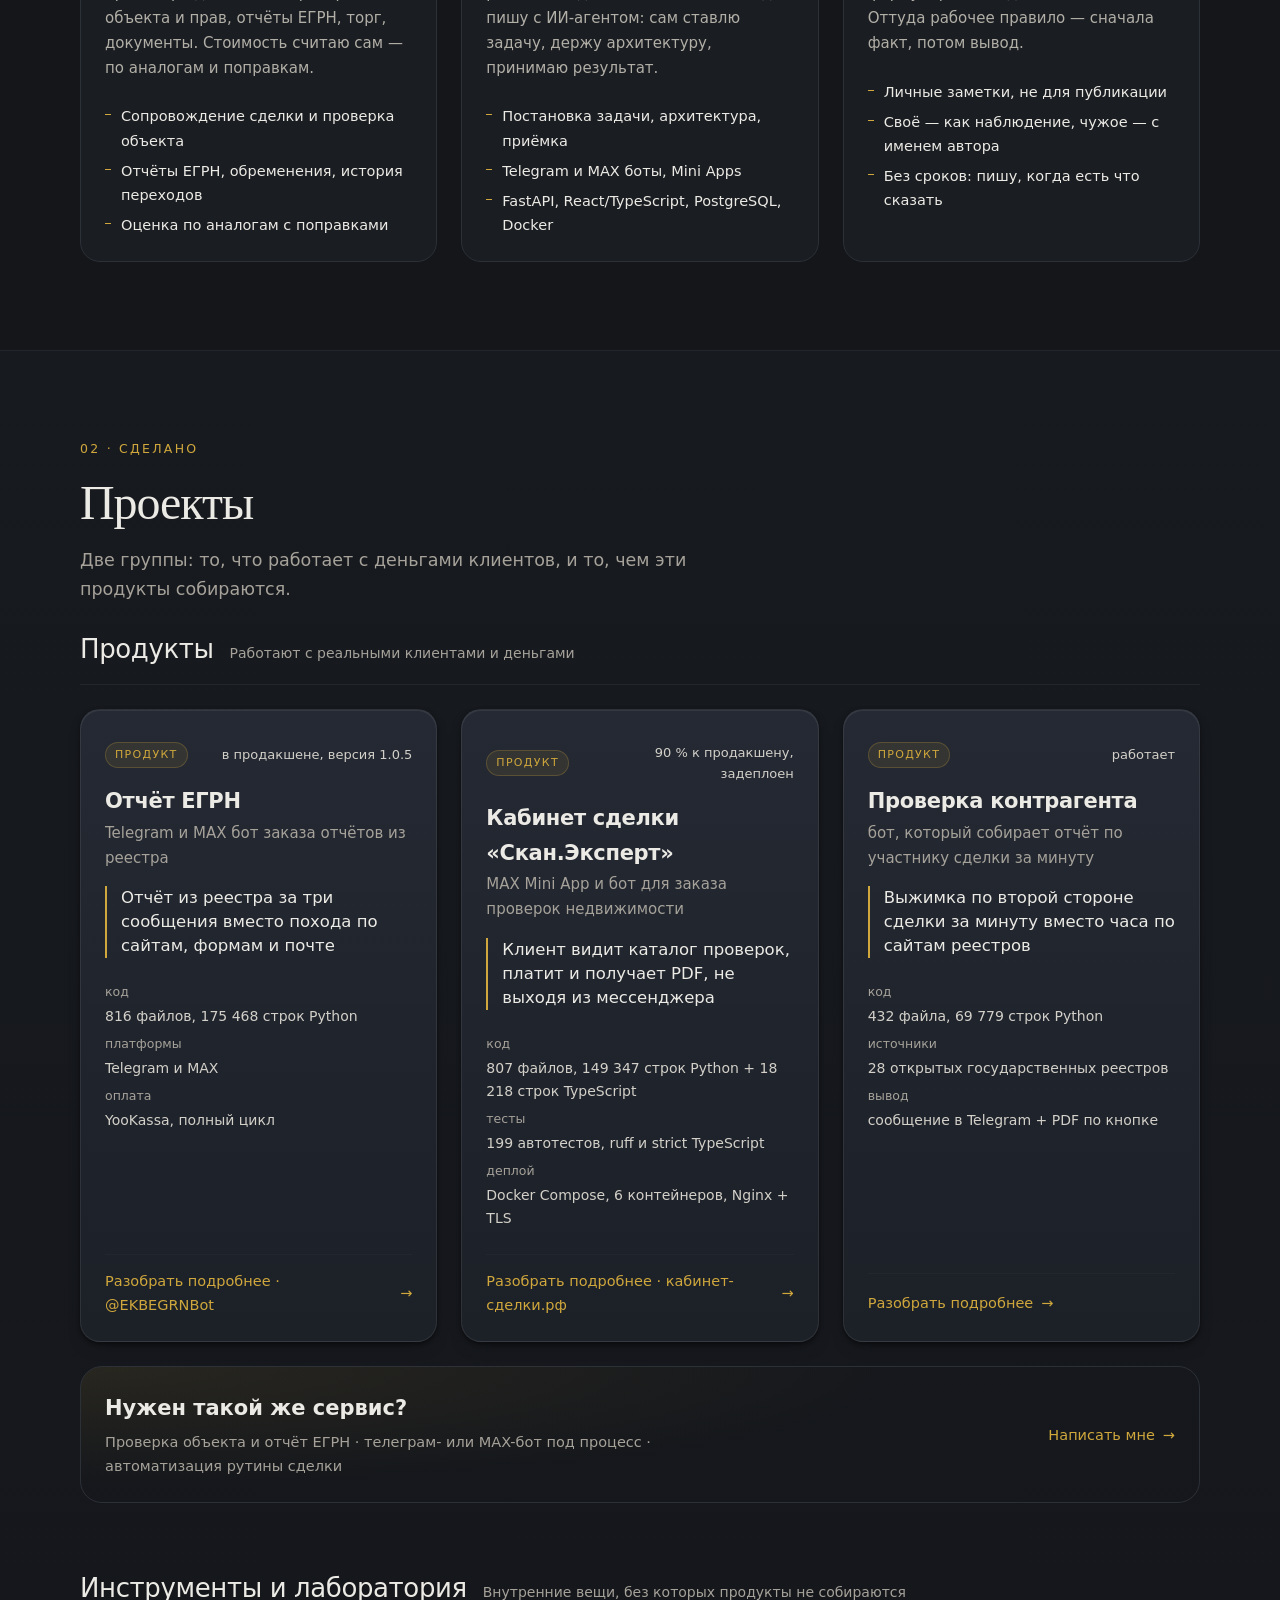
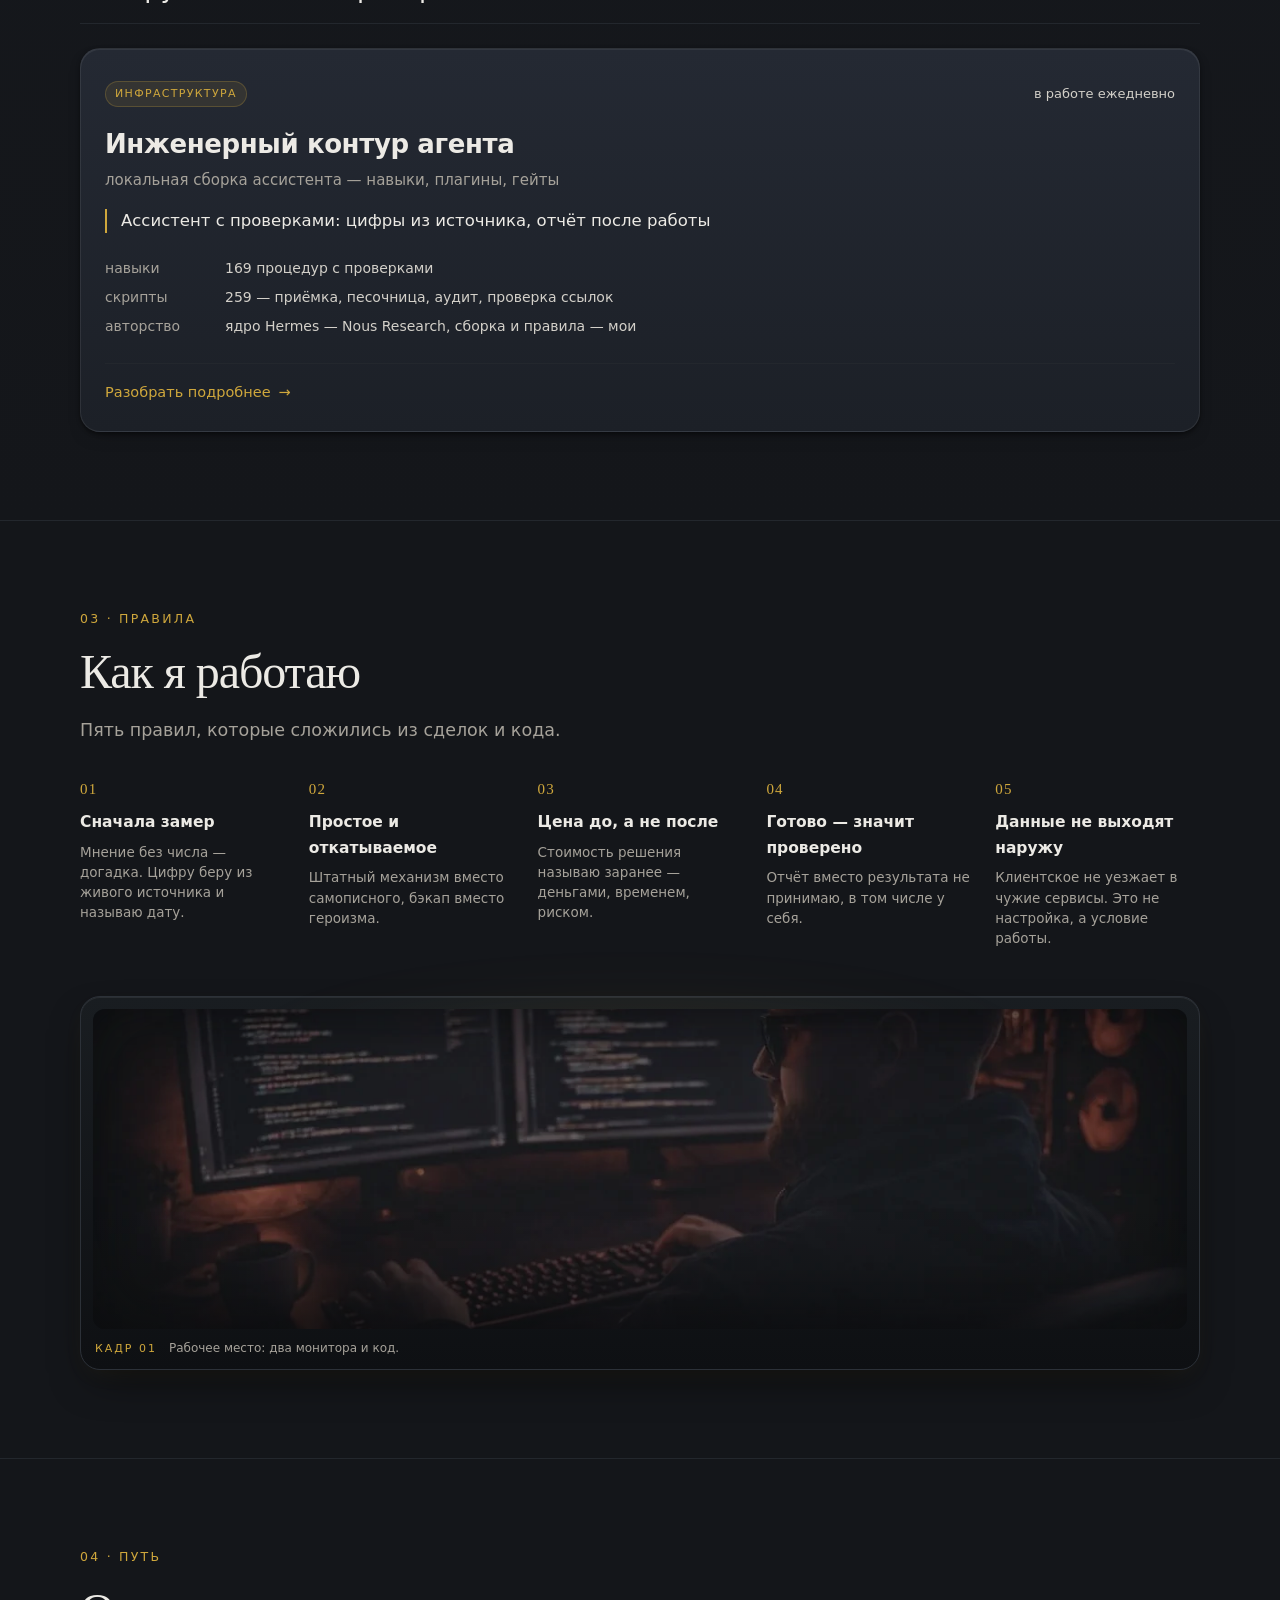
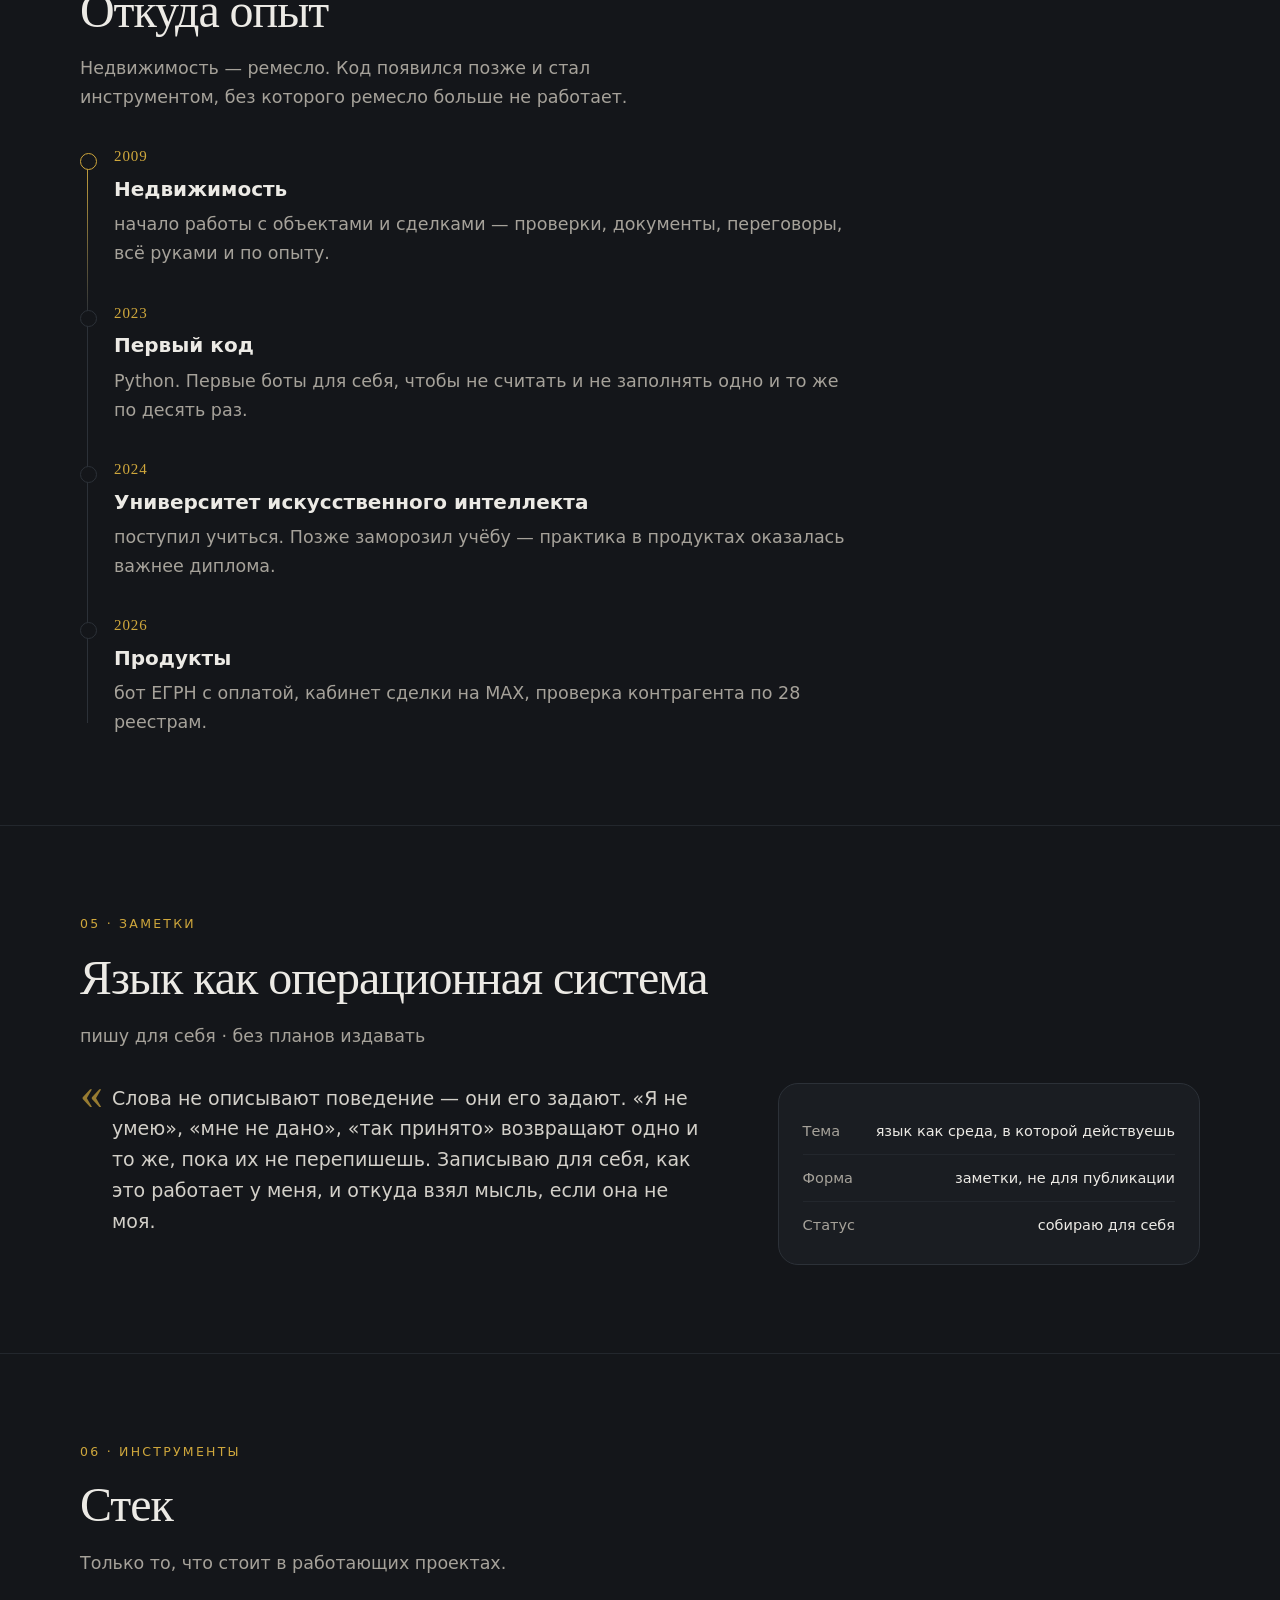
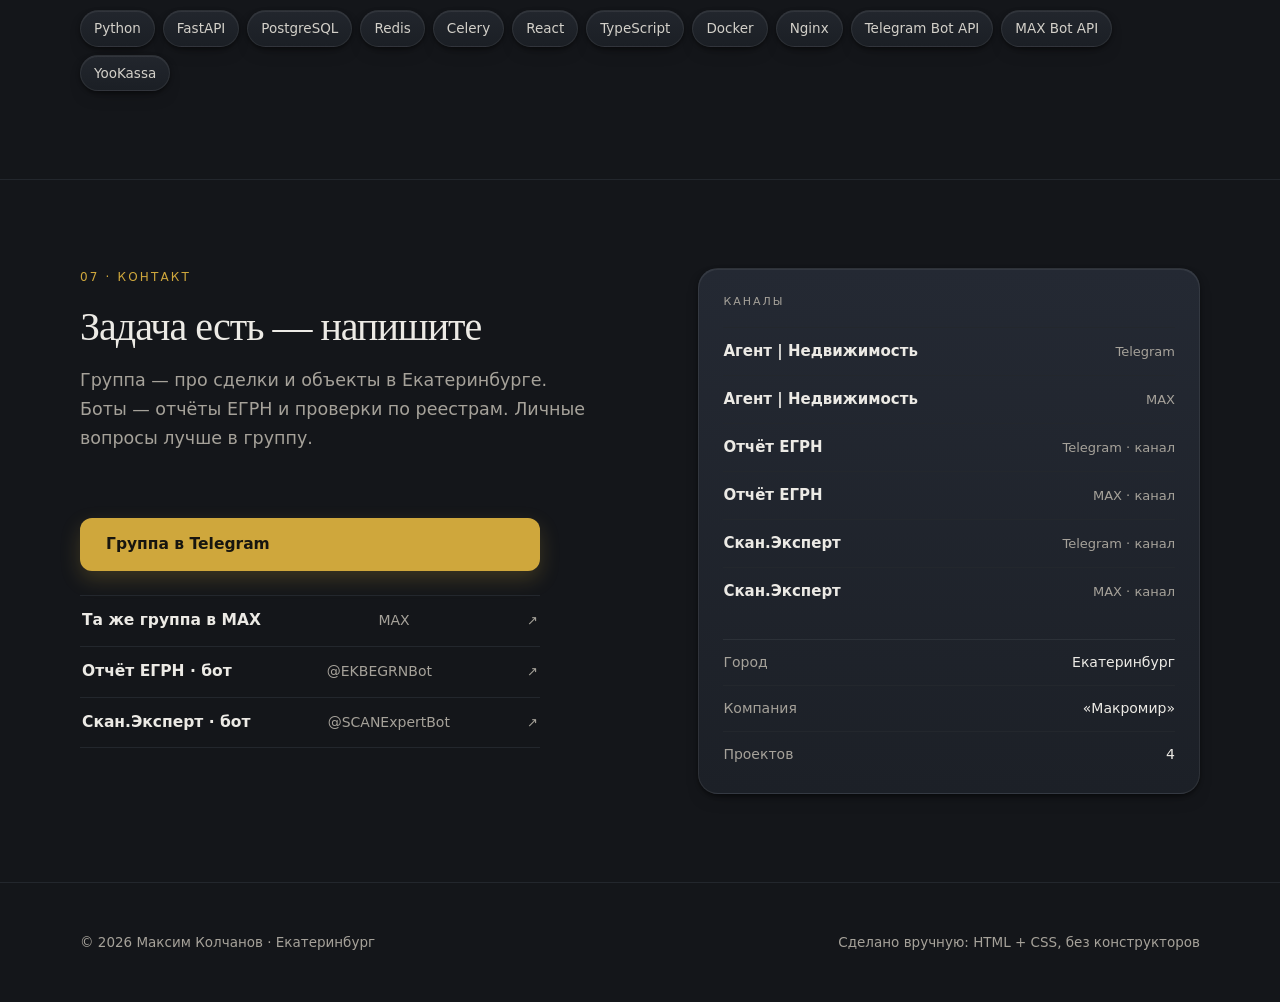
==== commit 7f485b4a: "Заметки вместо книги: без многотомника и редакции, личный тон" ====
--- a/index.html
+++ b/index.html
@@ -17,7 +17,7 @@
     <a class="brand" href="index.html">Максим Колчанов<span>.</span></a>
     <nav class="topnav" aria-label="Основная навигация">
       <a href="index.html#projects">Проекты</a>
-      <a href="index.html#book">Книга</a>
+      <a href="index.html#book">Заметки</a>
       <a href="index.html#approach">Как работаю</a>
       <a href="index.html#contact">Контакты</a>
     </nav>
@@ -59,8 +59,8 @@
           <span class="text">с 2023 года — продукты на ИИ-агентах</span>
         </div>
         <div class="line-item">
-          <span class="label">Книга</span>
-          <span class="text">«Язык как операционная система» — в работе</span>
+          <span class="label">Заметки</span>
+          <span class="text">язык как среда, в которой действуешь — пишу для себя</span>
         </div>
       </div>
     </div>
@@ -99,7 +99,7 @@
     <div class="section-head">
       <span class="mark">01 · чем занимаюсь</span>
       <h2>Три линии, одна работа</h2>
-      <p>Сделки дают задачу. Код делает инструмент. Книга объясняет, почему это работает именно так.</p>
+      <p>Сделки дают задачу. Код делает инструмент. Заметки — попытка понять, почему это работает так, а не иначе.</p>
     </div>
     <div class="dirs">
       <article class="dir">
@@ -116,9 +116,9 @@
       </article>
       <article class="dir">
         <span class="num">03</span>
-        <h3>Автор</h3>
-        <p>Книга «Язык как операционная система» — о том, как формулировки задают мышление. Оттуда рабочее правило: сначала факт, потом вывод.</p>
-        <ul><li>Книга в работе, редакция 2026</li><li>Источник — там, где он есть; наблюдение помечено</li><li>Без сроков и обещаний: пишется, когда есть что сказать</li></ul>
+        <h3>Заметки</h3>
+        <p>Пишу для себя, не для издания: как формулировки задают мышление. Оттуда рабочее правило — сначала факт, потом вывод.</p>
+        <ul><li>Личные заметки, не для публикации</li><li>Своё — как наблюдение, чужое — с именем автора</li><li>Без сроков: пишу, когда есть что сказать</li></ul>
       </article>
     </div>
   </div>
@@ -309,17 +309,17 @@
 <section class="block" id="book">
   <div class="wrap">
     <div class="section-head">
-      <span class="mark">05 · автор</span>
+      <span class="mark">05 · заметки</span>
       <h2>Язык как операционная система</h2>
-      <p>книга в работе · редакция 2026</p>
+      <p>пишу для себя · без планов издавать</p>
     </div>
     <div class="book-grid">
-      <p class="book-quote">Книга о том, что язык — не только описание, но и среда, в которой человек действует. Слова, которыми он себя называет, работают как команды: «я не умею», «мне не дано», «так принято» возвращают одно и то же поведение. Разбираю, как эти команды переписываются; где есть источник — ссылаюсь, где нет — помечаю наблюдением.
+      <p class="book-quote">Слова не описывают поведение — они его задают. «Я не умею», «мне не дано», «так принято» возвращают одно и то же, пока их не перепишешь. Записываю для себя, как это работает у меня, и откуда взял мысль, если она не моя.
 </p>
       <div class="book-facts">
-        <div class="row"><span>Тема</span><span>язык как среда исполнения</span></div>
-        <div class="row"><span>Форма</span><span>книга, пишется</span></div>
-        <div class="row"><span>Статус</span><span>пишется, редакция 2026</span></div>
+        <div class="row"><span>Тема</span><span>язык как среда, в которой действуешь</span></div>
+        <div class="row"><span>Форма</span><span>заметки, не для публикации</span></div>
+        <div class="row"><span>Статус</span><span>собираю для себя</span></div>
       </div>
     </div>
   </div>
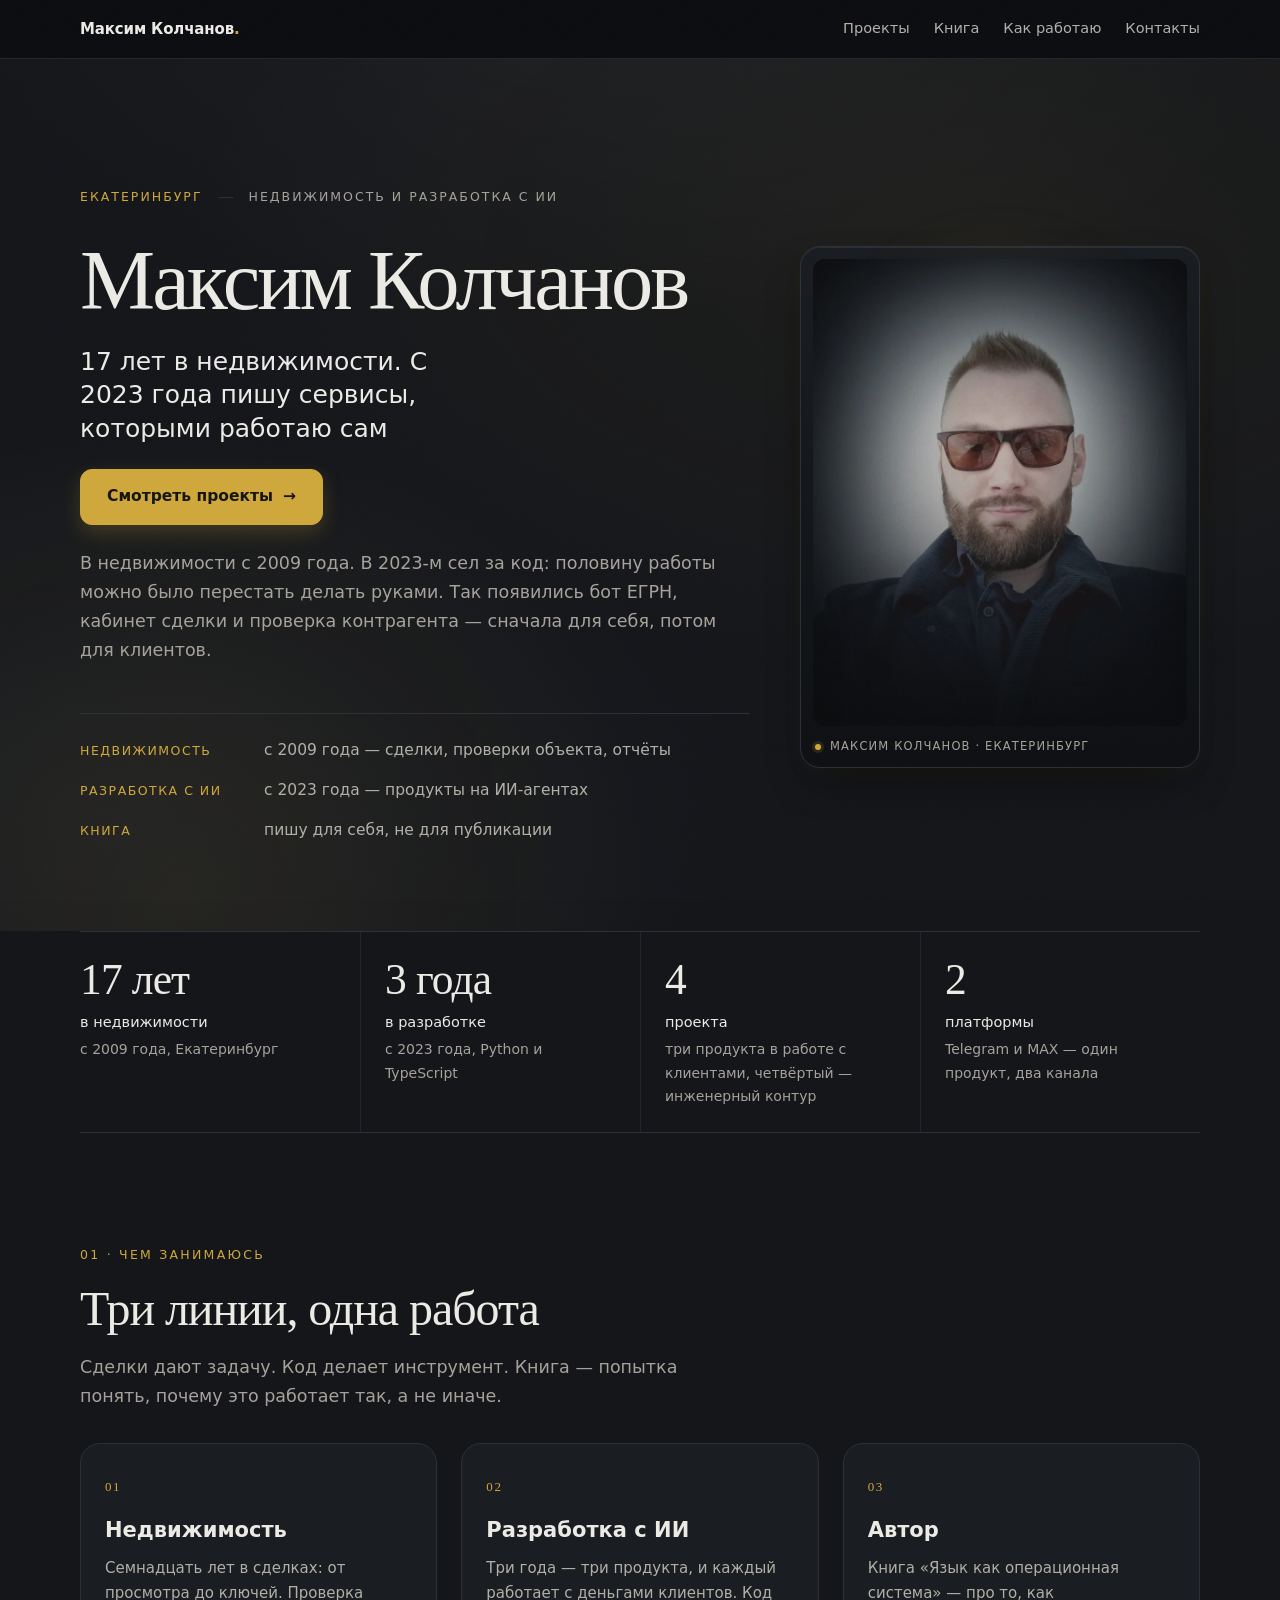
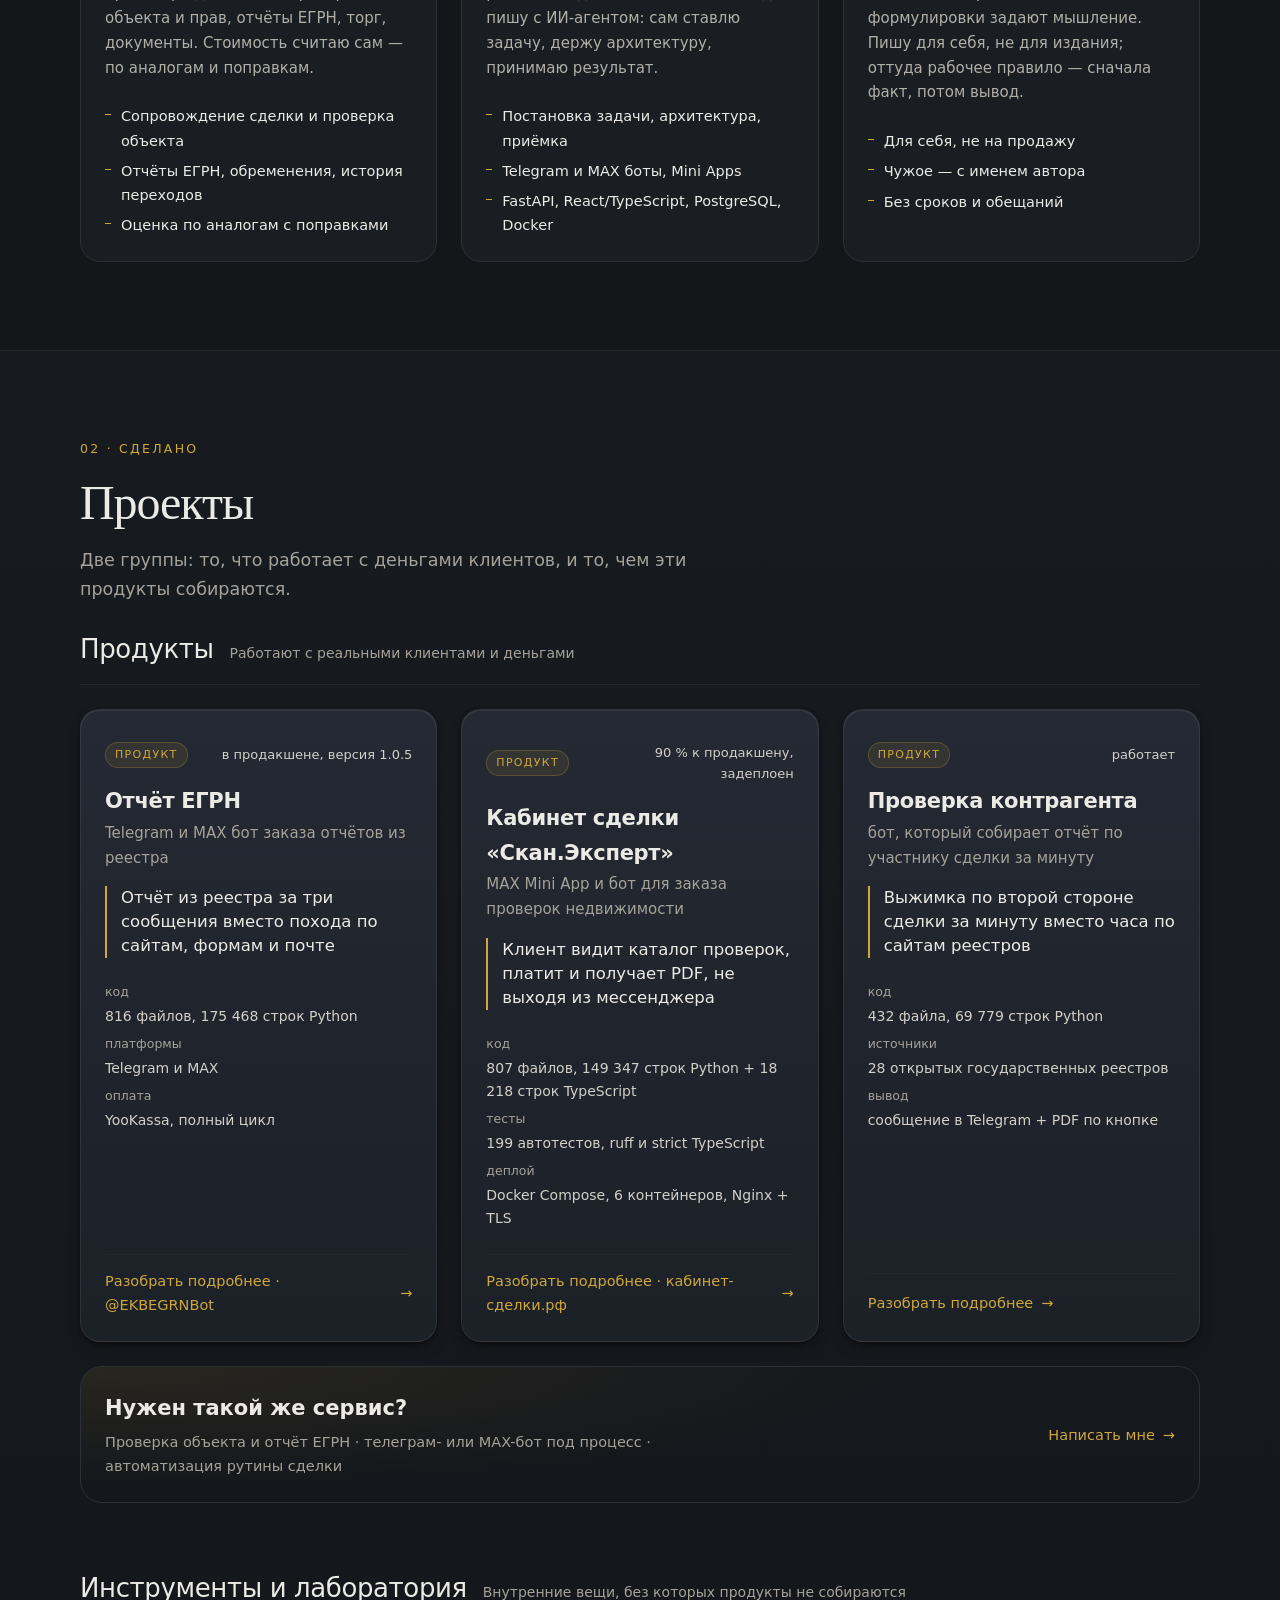
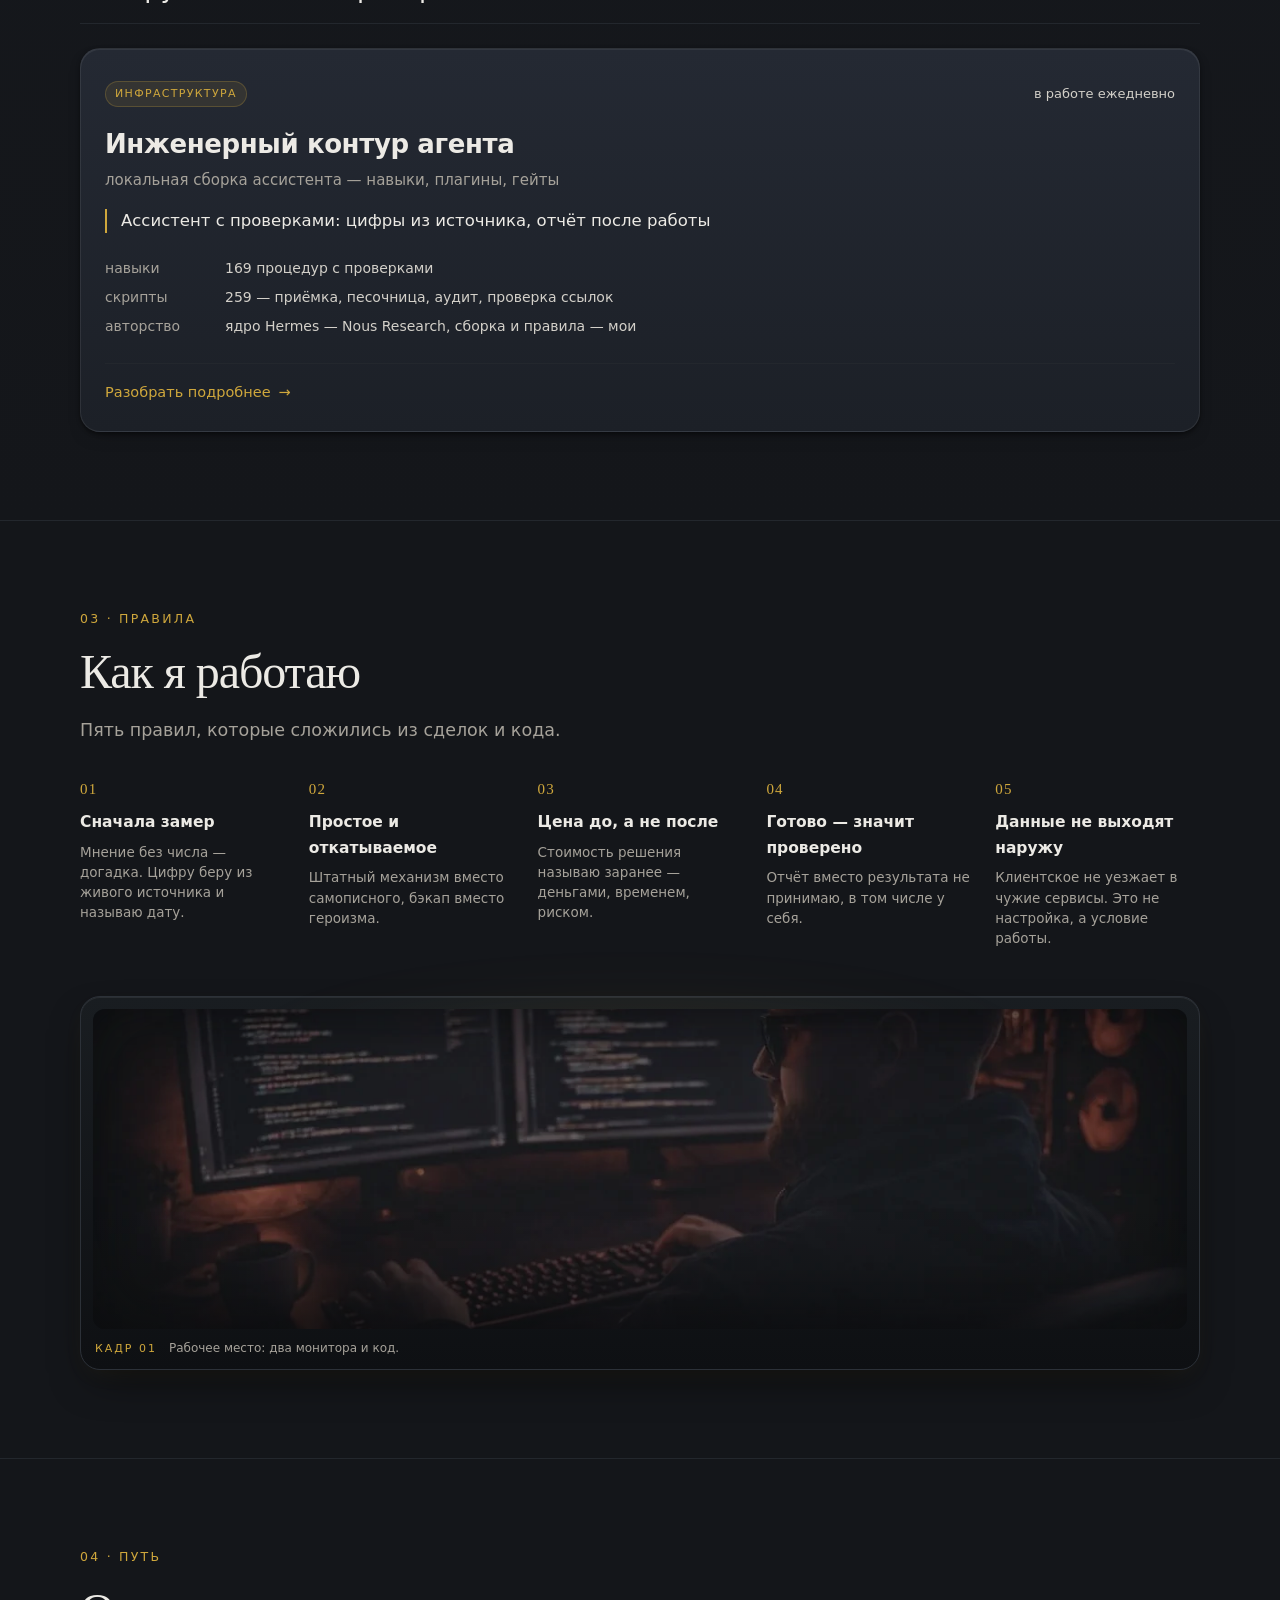
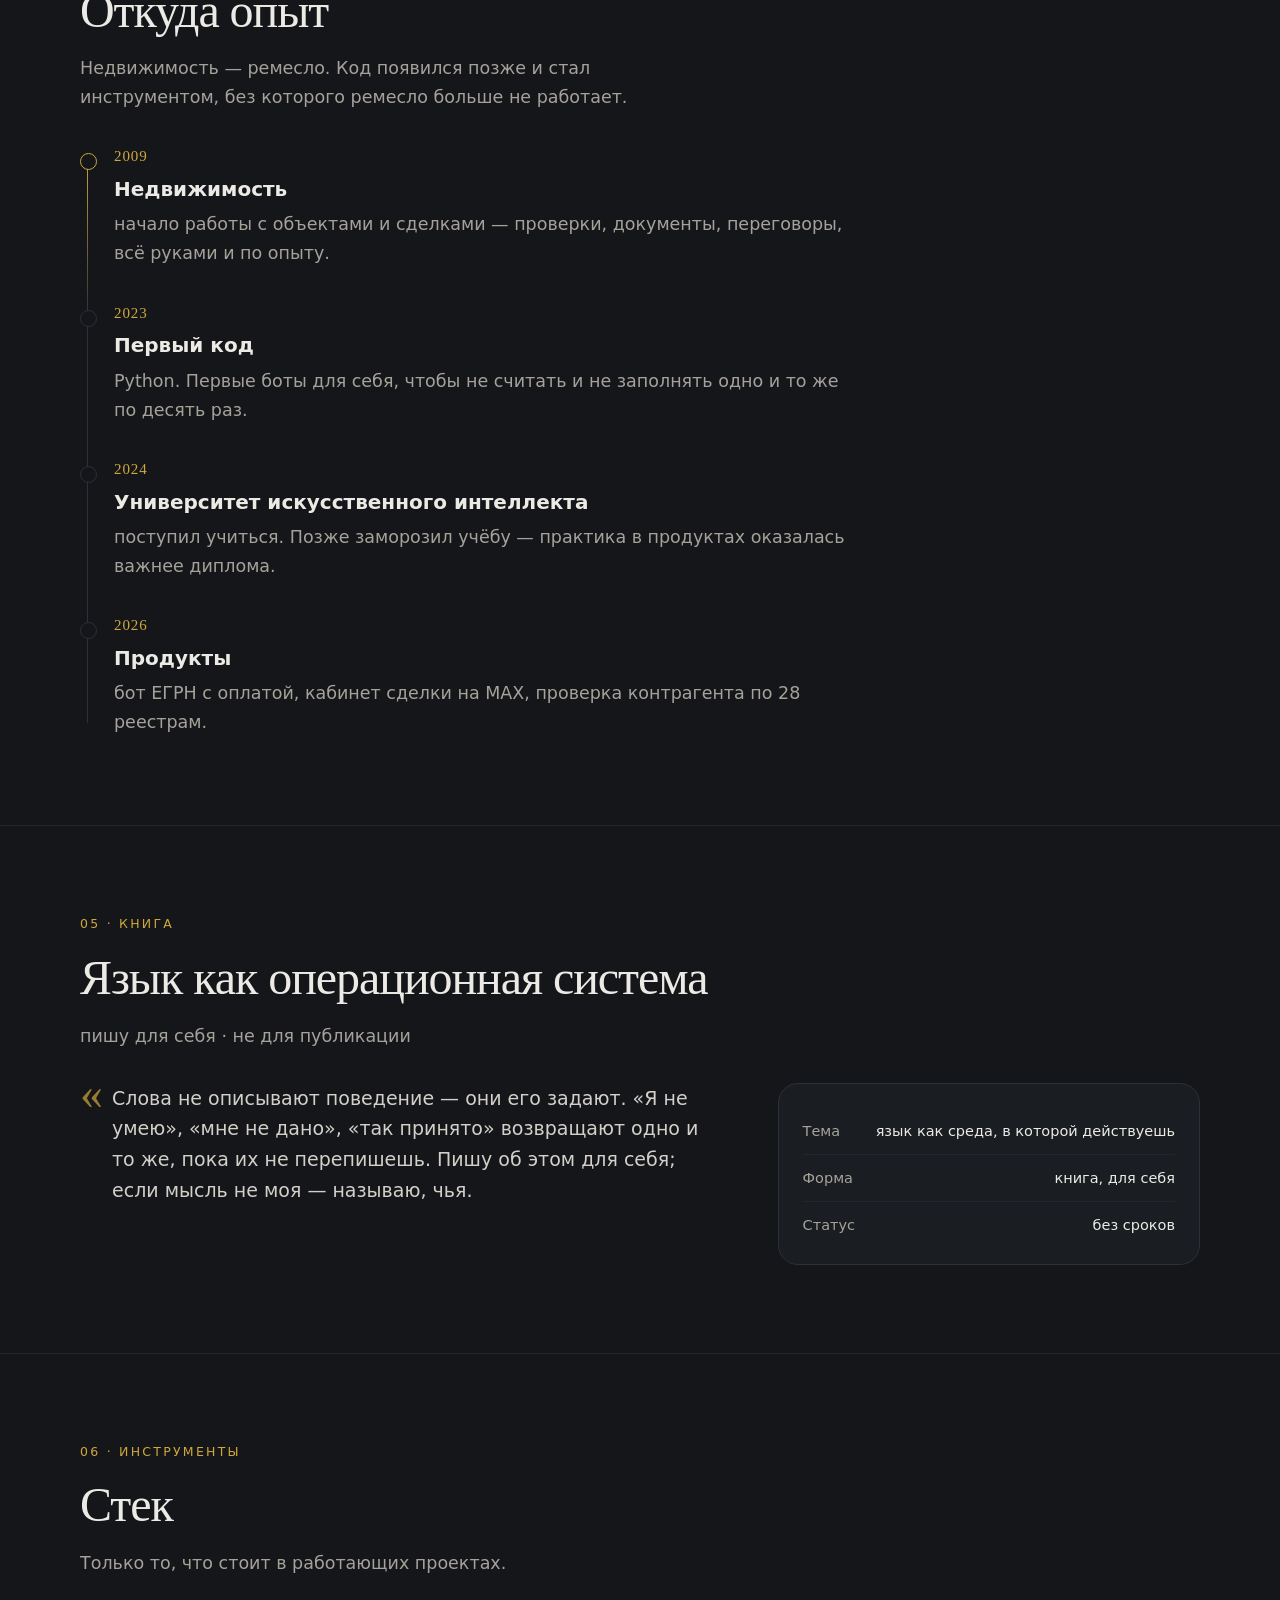
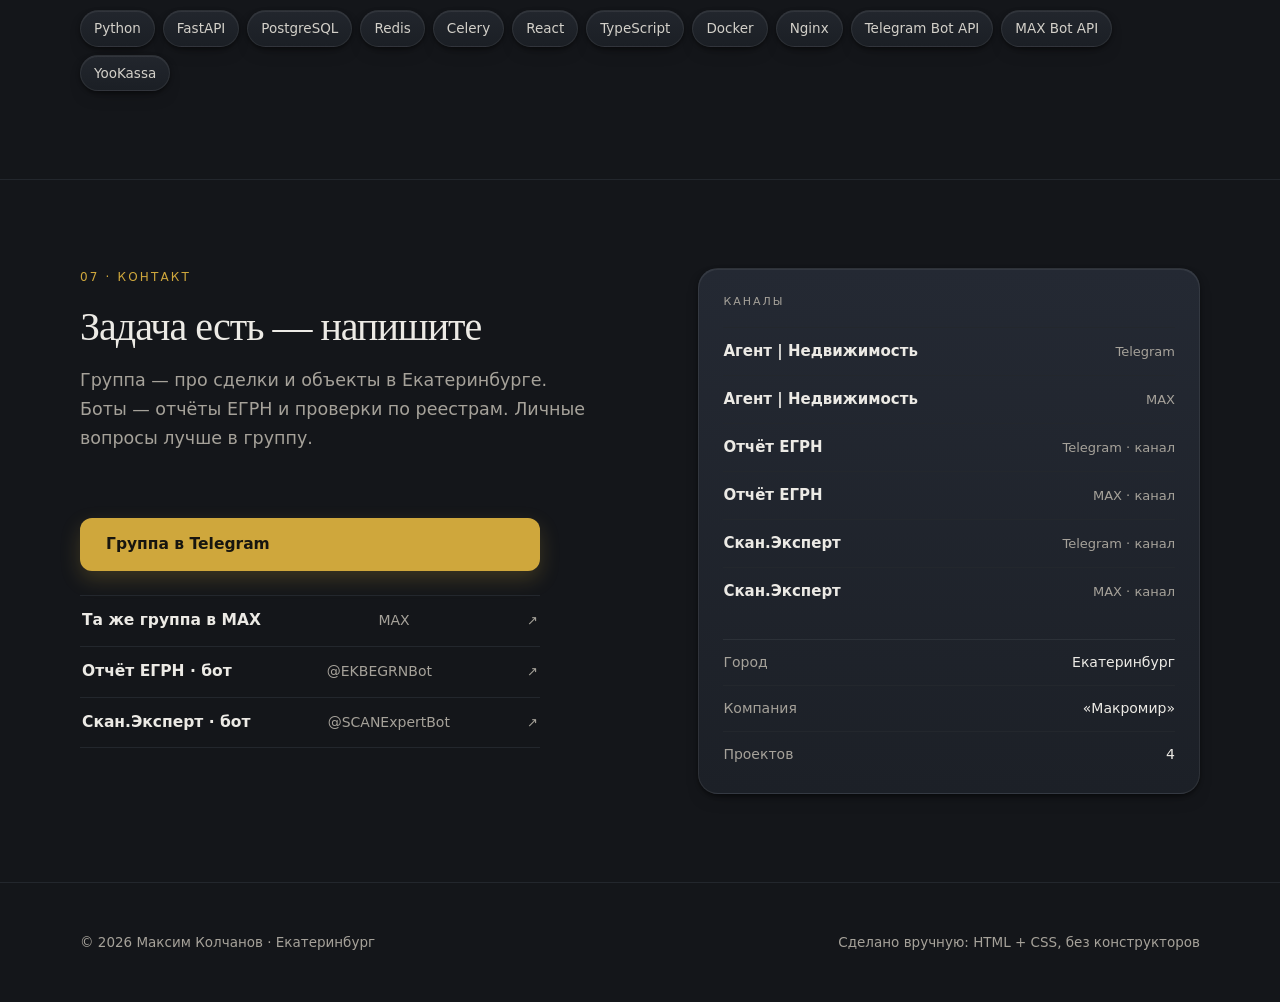
==== commit 56c9559d: "Книга на месте, текст без обещаний: без многотомника, редакции и канцелярита" ====
--- a/index.html
+++ b/index.html
@@ -17,7 +17,7 @@
     <a class="brand" href="index.html">Максим Колчанов<span>.</span></a>
     <nav class="topnav" aria-label="Основная навигация">
       <a href="index.html#projects">Проекты</a>
-      <a href="index.html#book">Заметки</a>
+      <a href="index.html#book">Книга</a>
       <a href="index.html#approach">Как работаю</a>
       <a href="index.html#contact">Контакты</a>
     </nav>
@@ -59,8 +59,8 @@
           <span class="text">с 2023 года — продукты на ИИ-агентах</span>
         </div>
         <div class="line-item">
-          <span class="label">Заметки</span>
-          <span class="text">язык как среда, в которой действуешь — пишу для себя</span>
+          <span class="label">Книга</span>
+          <span class="text">пишу для себя, не для публикации</span>
         </div>
       </div>
     </div>
@@ -99,7 +99,7 @@
     <div class="section-head">
       <span class="mark">01 · чем занимаюсь</span>
       <h2>Три линии, одна работа</h2>
-      <p>Сделки дают задачу. Код делает инструмент. Заметки — попытка понять, почему это работает так, а не иначе.</p>
+      <p>Сделки дают задачу. Код делает инструмент. Книга — попытка понять, почему это работает так, а не иначе.</p>
     </div>
     <div class="dirs">
       <article class="dir">
@@ -116,9 +116,9 @@
       </article>
       <article class="dir">
         <span class="num">03</span>
-        <h3>Заметки</h3>
-        <p>Пишу для себя, не для издания: как формулировки задают мышление. Оттуда рабочее правило — сначала факт, потом вывод.</p>
-        <ul><li>Личные заметки, не для публикации</li><li>Своё — как наблюдение, чужое — с именем автора</li><li>Без сроков: пишу, когда есть что сказать</li></ul>
+        <h3>Автор</h3>
+        <p>Книга «Язык как операционная система» — про то, как формулировки задают мышление. Пишу для себя, не для издания; оттуда рабочее правило — сначала факт, потом вывод.</p>
+        <ul><li>Для себя, не на продажу</li><li>Чужое — с именем автора</li><li>Без сроков и обещаний</li></ul>
       </article>
     </div>
   </div>
@@ -309,17 +309,17 @@
 <section class="block" id="book">
   <div class="wrap">
     <div class="section-head">
-      <span class="mark">05 · заметки</span>
+      <span class="mark">05 · книга</span>
       <h2>Язык как операционная система</h2>
-      <p>пишу для себя · без планов издавать</p>
+      <p>пишу для себя · не для публикации</p>
     </div>
     <div class="book-grid">
-      <p class="book-quote">Слова не описывают поведение — они его задают. «Я не умею», «мне не дано», «так принято» возвращают одно и то же, пока их не перепишешь. Записываю для себя, как это работает у меня, и откуда взял мысль, если она не моя.
+      <p class="book-quote">Слова не описывают поведение — они его задают. «Я не умею», «мне не дано», «так принято» возвращают одно и то же, пока их не перепишешь. Пишу об этом для себя; если мысль не моя — называю, чья.
 </p>
       <div class="book-facts">
         <div class="row"><span>Тема</span><span>язык как среда, в которой действуешь</span></div>
-        <div class="row"><span>Форма</span><span>заметки, не для публикации</span></div>
-        <div class="row"><span>Статус</span><span>собираю для себя</span></div>
+        <div class="row"><span>Форма</span><span>книга, для себя</span></div>
+        <div class="row"><span>Статус</span><span>без сроков</span></div>
       </div>
     </div>
   </div>
